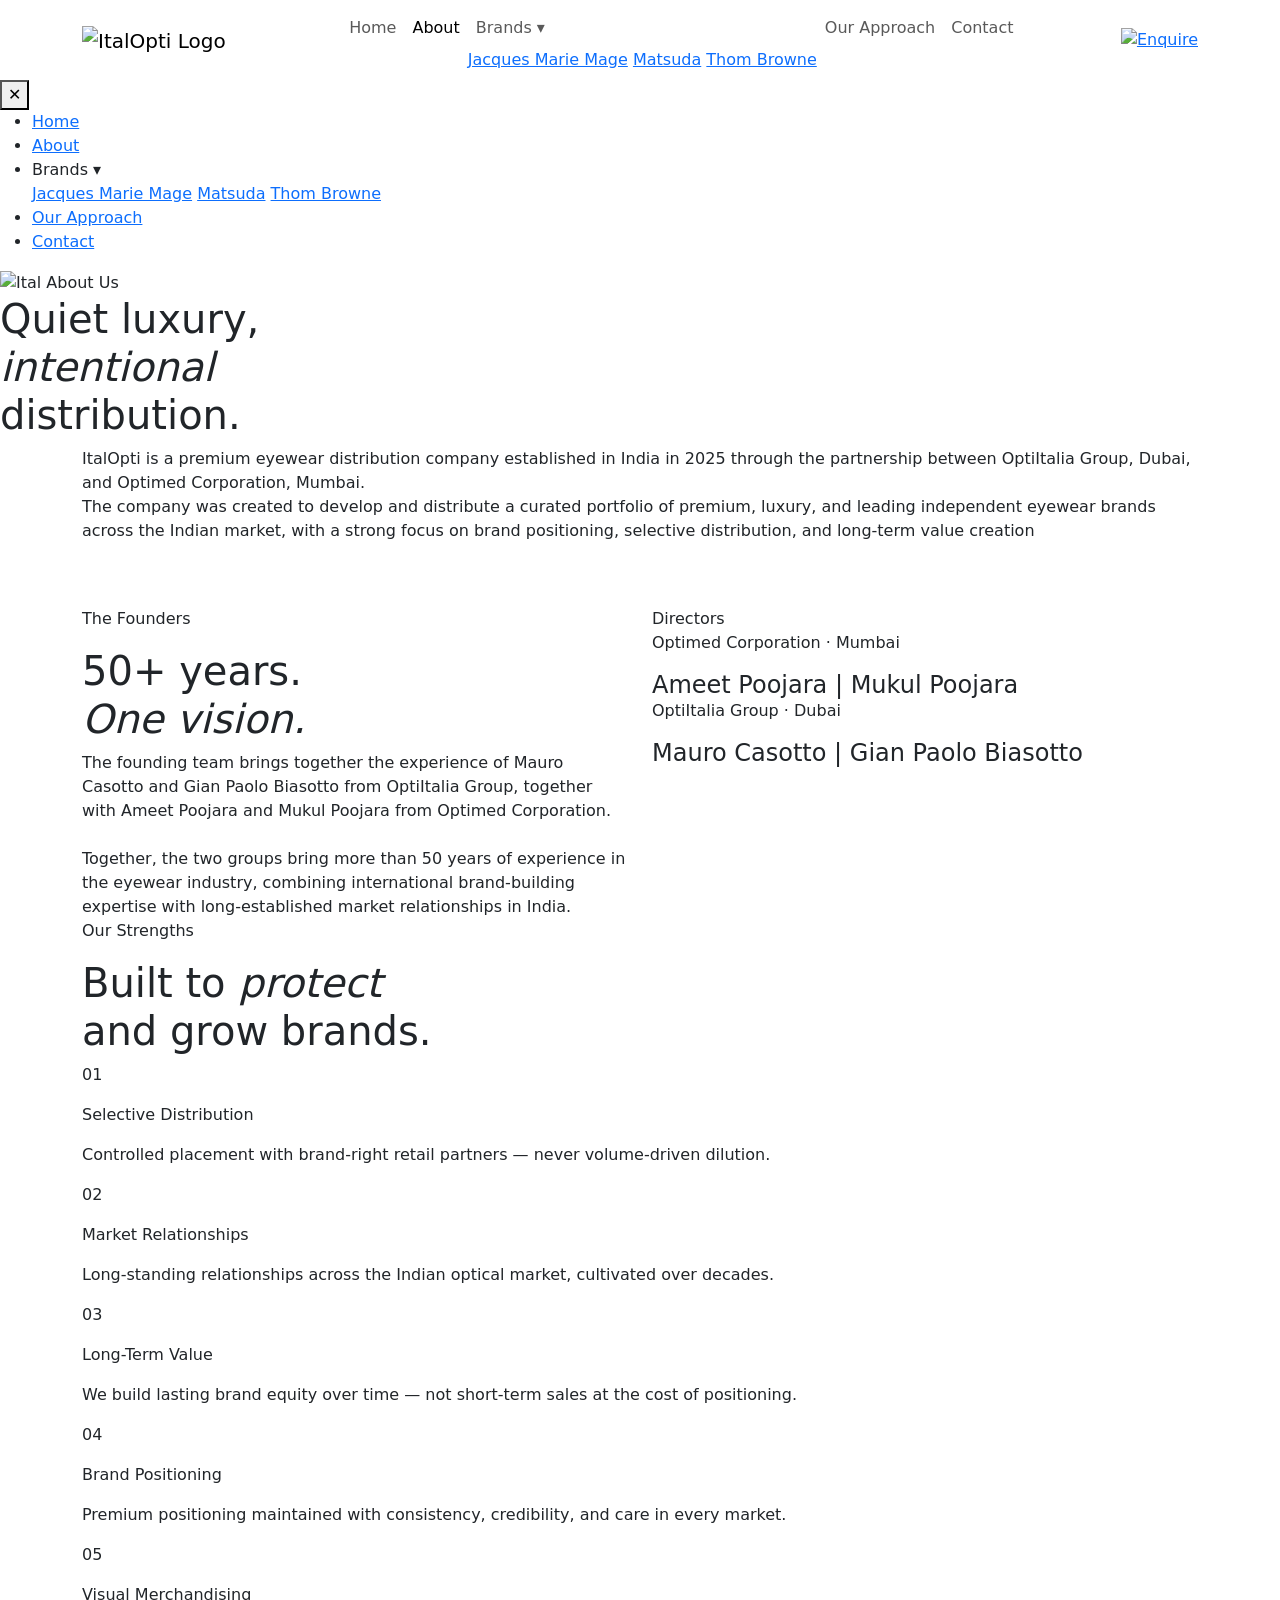
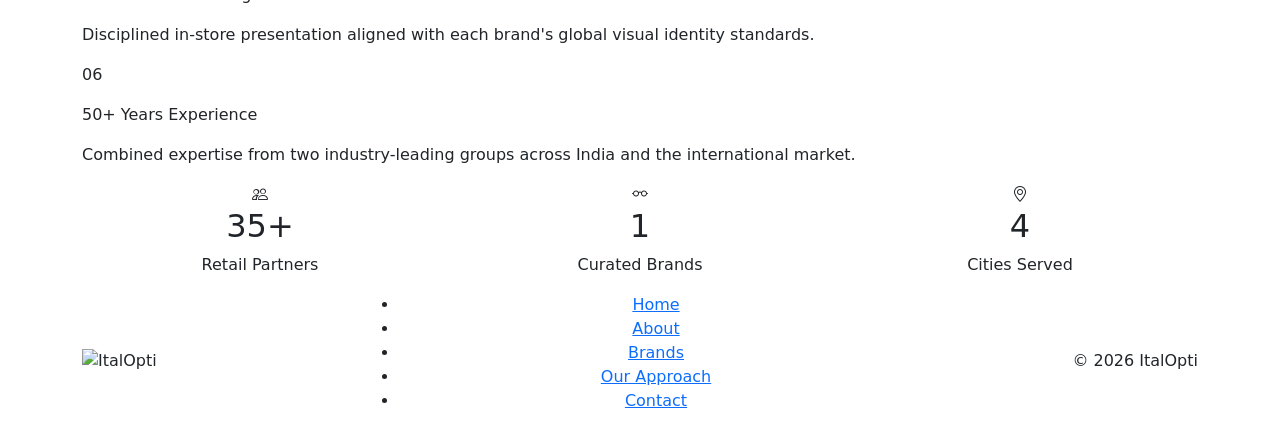
==== about.html @ c482c177 "Add files via upload" ====
<!DOCTYPE html>
<html lang="en">
<head>
<meta charset="utf-8">
<meta name="viewport" content="width=device-width, initial-scale=1">
<title>ItalOpti | About</title>
<link href="https://cdn.jsdelivr.net/npm/bootstrap@5.3.0/dist/css/bootstrap.min.css" rel="stylesheet">
<link href="https://fonts.googleapis.com/css2?family=Cormorant+Garamond:wght@300;400;500&family=DM+Sans:wght@300;400;500&display=swap" rel="stylesheet">
<link href="https://cdn.jsdelivr.net/npm/bootstrap-icons@1.11.3/font/bootstrap-icons.css" rel="stylesheet">
<link href="css/style.css" rel="stylesheet">
</head>

<body>

<!-- NAVBAR -->
<nav class="navbar navbar-expand-lg ital-navbar">
  <div class="container"> <a class="navbar-brand" href="index.html"> <img src="images/logo.png" height="30" alt="ItalOpti Logo"> </a>
    <button class="ital-menu-toggle d-lg-none" id="menuToggle">☰</button>
    <div class="collapse navbar-collapse justify-content-center d-none d-lg-flex">
      <ul class="navbar-nav ital-nav-links">
        <li class="nav-item"><a class="nav-link " href="index.html">Home</a></li>
        <li class="nav-item"><a class="nav-link active" href="about.html">About</a></li>
        <li class="nav-item dropdown ital-dropdown"> <a class="nav-link" href="brands-all.html">Brands ▾</a>
          <div class="ital-dropdown-menu"> <a href="jmm.html">Jacques Marie Mage</a> <a href="matsuda.html">Matsuda</a> <a href="thombrowne.html">Thom Browne</a> </div>
        </li>
        <li class="nav-item"><a class="nav-link" href="retailers.html">Our Approach</a></li>
        <li class="nav-item"><a class="nav-link" href="contact.html">Contact</a></li>
      </ul>
    </div>
    <div class="d-none d-lg-block"> <a href="contact.html" class="ital-nav-logo-btn"> <img src="images/enquire-icon.png" alt="Enquire"> </a> </div>
  </div>
</nav>

<!-- MOBILE MENU --> 
<!-- MOBILE MENU -->
<div class="ital-mobile-menu" id="mobileMenu"> 
  <!-- Close Button -->
  <button class="ital-close-btn" id="closeMenu">✕</button>
  <div class="ital-mobile-inner">
    <ul class="ital-mobile-links">
      <li><a href="index.html">Home</a></li>
      <li><a href="about.html">About</a></li>
      
      <!-- Mobile Dropdown -->
      <li class="ital-mobile-dropdown"> <span>Brands ▾</span>
        <div class="ital-mobile-submenu"> <a href="jmm.html">Jacques Marie Mage</a> <a href="matsuda.html">Matsuda</a> <a href="thombrowne.html">Thom Browne</a> </div>
      </li>
      <li><a href="retailers.html">Our Approach</a></li>
      <li><a href="contact.html">Contact</a></li>
    </ul>
  </div>
</div>

<!-- ABOUT HERO -->
<section class="ital-brand-hero"> 
  <!-- IMAGE --> 
  <img src="images/about-banner.jpg" alt="Ital About Us" class="ital-brand-bg"> 
  <!-- OVERLAY -->
  <div class="ital-brand-overlay"></div>
  <!-- CONTENT -->
  <div class="ital-brand-content">
    <h1 class="ital-brand-title"> Quiet luxury,<br>
      <em>intentional</em><br>
      distribution. </h1>
  </div>
</section>
<section class="ital-about-hero">
  <div class="container">
    <div class="row align-items-start">
      <p class="ital-desc">ItalOpti is a premium eyewear distribution company established in India in 2025 through the partnership between OptiItalia Group, Dubai, and Optimed Corporation, Mumbai.<br>
        The company was created to develop and distribute a curated portfolio of premium, luxury, and leading independent eyewear brands across the Indian market, with a strong focus on brand positioning, selective distribution, and long-term value creation</p>
    </div>
  </div>
  <div class="ital-divider mt-5"></div>
</section>
	
<section class="ital-founders-section">

  <div class="container">

    <div class="row align-items-start">

      <!-- LEFT -->
      <div class="col-lg-6">

        <div class="ital-founders-content">

          <p class="ital-section-label">
            The Founders
          </p>

          <h1 class="ital-title">
            50+ years.<br>
            <em>One vision.</em>
          </h1>

          <p class="ital-desc mb-0">
            The founding team brings together the experience of Mauro Casotto and Gian Paolo Biasotto from OptiItalia Group, together with Ameet Poojara and Mukul Poojara from Optimed Corporation.
            <br><br>
            Together, the two groups bring more than 50 years of experience in the eyewear industry, combining international brand-building expertise with long-established market relationships in India.
          </p>

        </div>

      </div>

      <!-- RIGHT -->
<div class="col-lg-6">

  <!-- TOP DARK BAR -->
  <div class="ital-director-bar">

    <p class="ital-director-label mb-0">
      Directors
    </p>

  </div>

  <!-- LIGHT BOX -->
  <div class="ital-founders-grid">

    <!-- CARD 1 -->
    <div class="ital-founder-card light">

      <p class="ital-founder-location">
        Optimed Corporation · Mumbai
      </p>

      <h4 class="ital-founder-name dark-text mb-0">
        Ameet Poojara | Mukul Poojara
      </h4>

    </div>

    <!-- CARD 2 -->
    <div class="ital-founder-card light">

      <p class="ital-founder-location">
        OptiItalia Group · Dubai
      </p>

      <h4 class="ital-founder-name dark-text mb-0">
        Mauro Casotto | Gian Paolo Biasotto
      </h4>

    </div>

  </div>

</div>

    </div>

  </div>

</section>
<div class="ital-divider"></div>
<!-- OUR STRENGTHS -->
<section class="ital-strengths-section">
  <div class="container"> 
    
    <!-- HEADING -->
    <p class="ital-section-label "> Our Strengths </p>
    <h1 class="ital-title"> Built to <em>protect</em><br>
      and grow brands. </h1>
    
    <!-- GRID -->
    <div class="ital-values-grid"> 
      
      <!-- 01 -->
      <div class="ital-value-card">
        <p class="ital-value-num">01</p>
        <p class="ital-value-name"> Selective Distribution </p>
        <p class="ital-value-desc"> Controlled placement with brand-right retail partners —
          never volume-driven dilution. </p>
      </div>
      
      <!-- 02 -->
      <div class="ital-value-card">
        <p class="ital-value-num">02</p>
        <p class="ital-value-name"> Market Relationships </p>
        <p class="ital-value-desc"> Long-standing relationships across the Indian optical market,
          cultivated over decades. </p>
      </div>
      
      <!-- 03 -->
      <div class="ital-value-card">
        <p class="ital-value-num">03</p>
        <p class="ital-value-name"> Long-Term Value </p>
        <p class="ital-value-desc"> We build lasting brand equity over time —
          not short-term sales at the cost of positioning. </p>
      </div>
      
      <!-- 04 -->
      <div class="ital-value-card">
        <p class="ital-value-num">04</p>
        <p class="ital-value-name"> Brand Positioning </p>
        <p class="ital-value-desc"> Premium positioning maintained with consistency,
          credibility, and care in every market. </p>
      </div>
      
      <!-- 05 -->
      <div class="ital-value-card">
        <p class="ital-value-num">05</p>
        <p class="ital-value-name"> Visual Merchandising </p>
        <p class="ital-value-desc"> Disciplined in-store presentation aligned with each brand's
          global visual identity standards. </p>
      </div>
      
      <!-- 06 -->
      <div class="ital-value-card ital-value-card-dark">
        <p class="ital-value-num dark-num">06</p>
        <p class="ital-value-name dark-title"> 50+ Years Experience </p>
        <p class="ital-value-desc dark-desc"> Combined expertise from two industry-leading groups across
          India and the international market. </p>
      </div>
    </div>
  </div>
</section>

<!-- STATS -->
<section class="ital-stats">
  <div class="container">
    <div class="row text-center">
      <div class="col-4 col-lg-4 ital-stat-item">
        <div class="ital-stat-icon"><i class="bi bi-people"></i></div>
        <h2 class="ital-stat-number" data-count="100" data-suffix="+">0</h2>
        <p class="ital-stat-label">Retail Partners</p>
      </div>
      <div class="col-4 col-lg-4 ital-stat-item">
        <div class="ital-stat-icon"><i class="bi bi-eyeglasses"></i></div>
        <h2 class="ital-stat-number" data-count="3">0</h2>
        <p class="ital-stat-label">Curated Brands</p>
      </div>
      <div class="col-4 col-lg-4 ital-stat-item">
        <div class="ital-stat-icon"><i class="bi bi-geo-alt"></i></div>
        <h2 class="ital-stat-number" data-count="12">0</h2>
        <p class="ital-stat-label">Cities Served</p>
      </div>
      
      <!--
      <div class="col-6 col-lg-3 ital-stat-item">
        <div class="ital-stat-icon"><i class="bi bi-award"></i></div>
        <h2 class="ital-stat-number" data-count="10">0</h2>
        <p class="ital-stat-label">Years of Excellence</p>
      </div>
--> 
      
    </div>
  </div>
</section>

<!-- FOOTER -->
<footer class="ital-footer">
  <div class="container">
    <div class="row align-items-center">
      <div class="col-md-3 text-md-start text-center"> <img src="images/logo.png" class="ital-footer-logo" alt="ItalOpti"> </div>
      <div class="col-md-6 text-center">
        <ul class="ital-footer-links">
          <li><a href="index.html">Home</a></li>
          <li><a href="about.html">About</a></li>
          <li><a href="brands-all.html">Brands</a></li>
          <li><a href="retailers.html">Our Approach</a></li>
          <li><a href="contact.html">Contact</a></li>
        </ul>
      </div>
      <div class="col-md-3 text-md-end text-center">
        <p class="ital-footer-copy m-0">© 2026 ItalOpti</p>
      </div>
    </div>
  </div>
</footer>

<!-- SCRIPTS --> 
<script src="https://cdn.jsdelivr.net/npm/bootstrap@5.3.0/dist/js/bootstrap.bundle.min.js"></script> 
<script>

const toggle = document.getElementById('menuToggle');
const menu = document.getElementById('mobileMenu');
const closeBtn = document.getElementById('closeMenu');

/* OPEN MENU */
toggle?.addEventListener('click', () => {
  menu.classList.add('active');
});

/* CLOSE MENU */
closeBtn?.addEventListener('click', () => {
  menu.classList.remove('active');
});

/* MOBILE BRANDS DROPDOWN */
const mobileDropdown = document.querySelector('.ital-mobile-dropdown');
const mobileSubmenu = document.querySelector('.ital-mobile-submenu');

mobileDropdown?.addEventListener('click', function () {

  this.classList.toggle('open');

});

</script> 
<script>

const counters = document.querySelectorAll('.ital-stat-number');

let started = false;

function startCounter() {

  counters.forEach(counter => {

    const target = +counter.getAttribute('data-count');

    const suffix = counter.getAttribute('data-suffix') || '';

    let count = 0;

    const increment = target / 80;

    const update = () => {

      count += increment;

      if (count < target) {

        counter.innerText = Math.floor(count) + suffix;

        requestAnimationFrame(update);

      } else {

        counter.innerText = target + suffix;

      }

    };

    update();

  });

}

window.addEventListener('scroll', () => {

  const section = document.querySelector('.ital-stats');

  if (!section) return;

  const sectionTop = section.offsetTop - window.innerHeight + 100;

  if (!started && window.scrollY > sectionTop) {

    startCounter();

    started = true;

  }

});

</script>
</body>
</html>
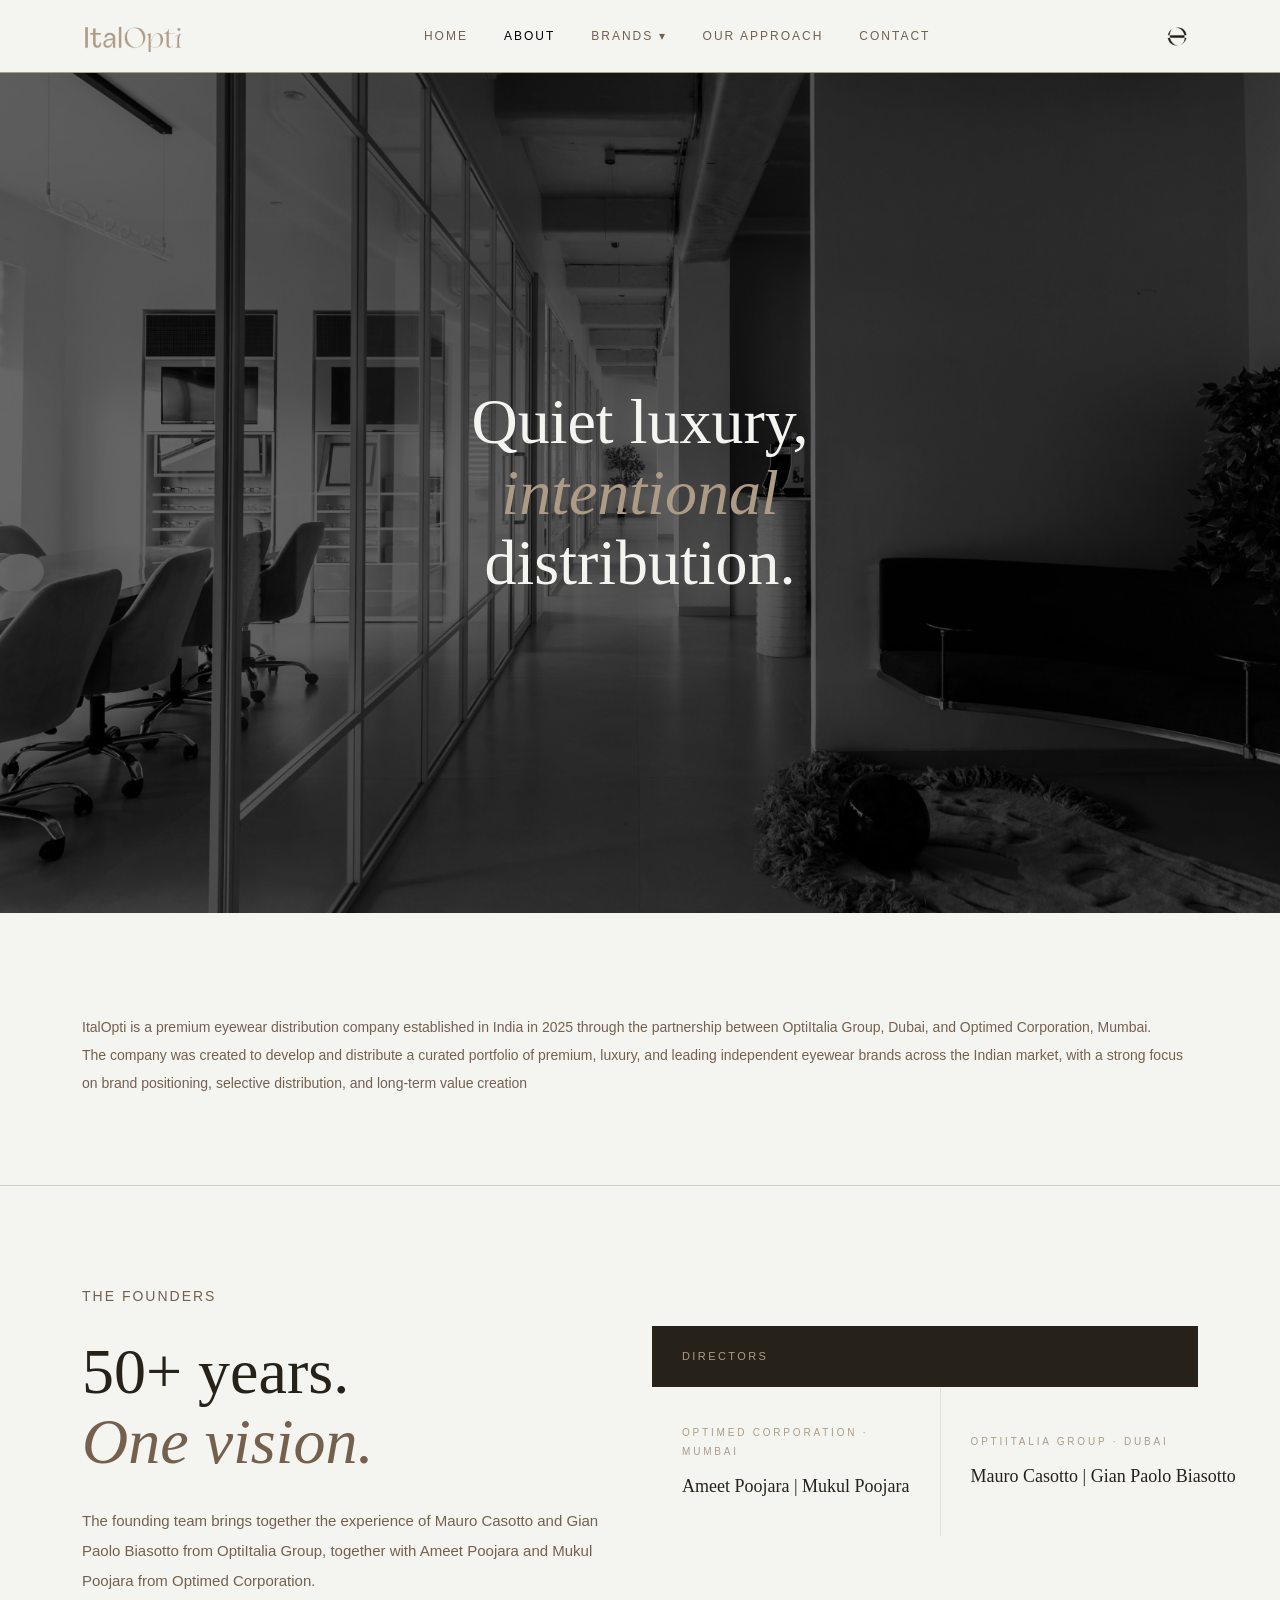
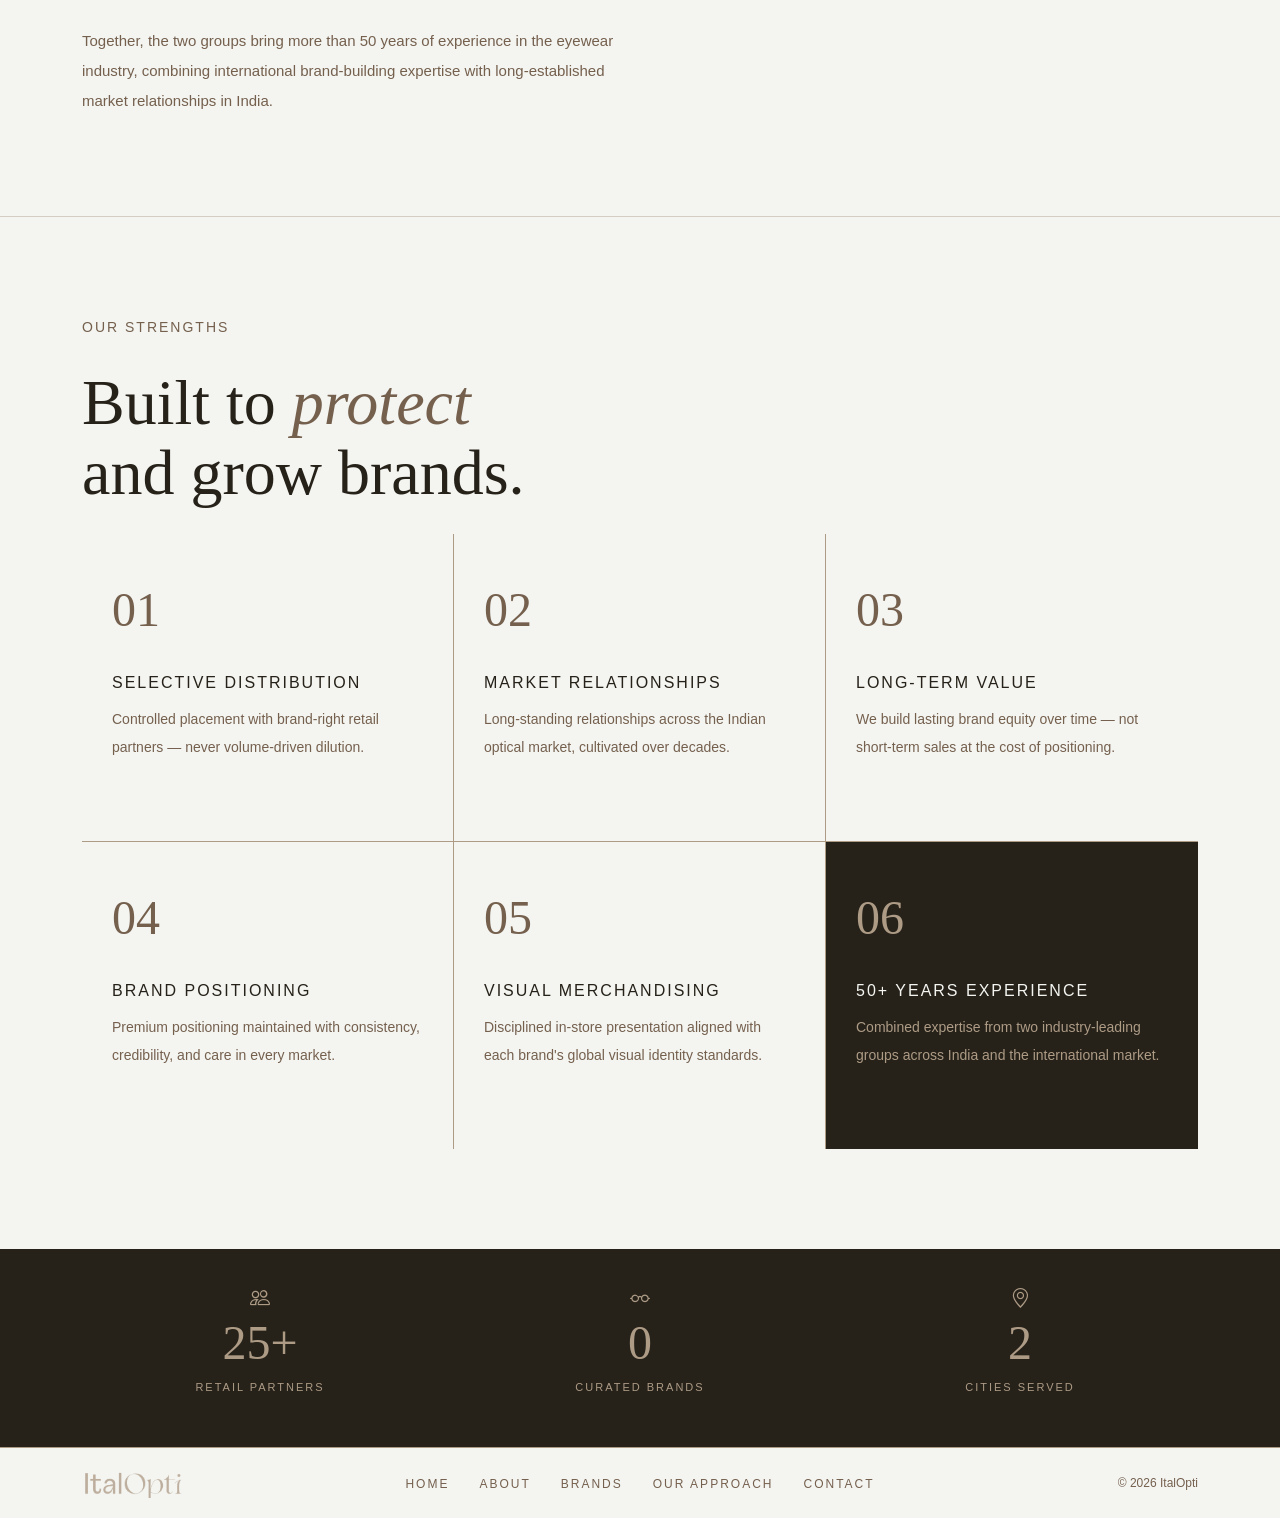
==== commit 51e9a0c1: "Changes in Director" ====
--- a/about.html
+++ b/about.html
@@ -105,8 +105,9 @@
       </div>
 
       <!-- RIGHT -->
-<div class="col-lg-6">
-
+<div class="col-lg-6 ital-director-right">
+
+<div class="ital-director-content">
   <!-- TOP DARK BAR -->
   <div class="ital-director-bar">
 
@@ -146,7 +147,7 @@
     </div>
 
   </div>
-
+</div>
 </div>
 
     </div>
--- a/css/style.css
+++ b/css/style.css
@@ -0,0 +1,3318 @@
+/* ===============================
+   GLOBAL RESET
+================================ */
+* {
+  margin: 0;
+  padding: 0;
+  box-sizing: border-box;
+}
+/* ===============================
+   ROOT VARIABLES (Your Theme)
+================================ */ :root {
+  /* =========================
+     ITALOPTI COLORS
+  ========================= */
+  --sepia: #AD9B86;
+  --walnut: #75604E;
+  --truffle: #262219;
+  --porcelain: #F4F5F1;
+  /* =========================
+     THOM BROWNE COLORS
+  ========================= */
+  --tb-white: #F8F7F5;
+  --tb-dark: #1A1A1A;
+  --tb-red: #CC0000;
+  --tb-blue: #003087;
+  --tb-grey: #888888;
+  --tb-light: #ECECEA;
+  /* =========================
+     FONTS
+  ========================= */
+  --serif: 'Cormorant Garamond', serif;
+  --sans: 'DM Sans', sans-serif;
+  --bask: 'Libre Baskerville', serif;
+  --mono: 'Space Mono', monospace;
+}
+/* ===============================
+   TYPOGRAPHY
+================================ */
+body {
+  font-family: 'DM Sans', sans-serif;
+  background: var(--porcelain);
+  color: var(--truffle);
+}
+h1, h2, h3, .ital-title {
+  font-family: 'Cormorant Garamond', serif;
+}
+.walnut {
+	  color: var(--walnut) !important;
+}
+/* ===============================
+   NAVBAR
+================================ */
+.ital-navbar {
+  background: var(--porcelain);
+  border-bottom: 1px solid var(--sepia);
+  padding: 15px 0 !important;
+}
+/* NAV LINKS */
+.ital-nav-links .nav-link {
+  font-size: 12px;
+  letter-spacing: 2px;
+  text-transform: uppercase;
+  color: var(--walnut);
+  margin: 0 10px;
+  cursor: pointer;
+  transition: 0.2s;
+}
+.ital-nav-links .nav-link:hover {
+  color: var(--truffle);
+}
+/* CTA BUTTON */
+.ital-btn-outline {
+  border: 1px solid var(--walnut);
+  background: transparent;
+  padding: 8px 20px;
+  font-size: 11px;
+  letter-spacing: 0.14em;
+  text-transform: uppercase;
+  cursor: pointer;
+  transition: 0.3s;
+  text-decoration: none;
+  color: var(--walnut);
+}
+.ital-house-content .ital-btn-outline {
+
+  width: fit-content;
+
+  display: inline-flex;
+
+  align-self: flex-start;
+}
+.ital-btn-outline:hover {
+  background: var(--walnut);
+  color: var(--porcelain);
+}
+/* ===============================
+   DESKTOP DROPDOWN
+================================ */
+.ital-dropdown {
+  position: relative;
+}
+.ital-dropdown-menu {
+  position: absolute;
+  top: 100%;
+  left: 0;
+  background: var(--porcelain);
+  border: 1px solid var(--sepia);
+  min-width: 220px;
+  display: none;
+  z-index: 100;
+}
+.ital-dropdown:hover .ital-dropdown-menu {
+  display: block;
+}
+.ital-dropdown-menu a {
+  display: block;
+  padding: 12px 16px;
+  font-size: 12px;
+  letter-spacing: 2px;
+  text-transform: uppercase;
+  color: var(--walnut);
+  text-decoration: none;
+  border-bottom: 1px solid rgba(173, 155, 134, 0.2);
+  cursor: pointer;
+}
+.ital-dropdown-menu a:hover {
+  background: rgba(173, 155, 134, 0.1);
+  color: var(--truffle);
+}
+/* ===============================
+   MOBILE TOGGLE
+================================ */
+.ital-menu-toggle {
+  border: none;
+  background: none;
+  font-size: 22px;
+  cursor: pointer;
+}
+/* ===============================
+   MOBILE MENU
+================================ */
+.ital-mobile-menu {
+  position: fixed;
+  inset: 0;
+  background: var(--truffle);
+  transform: translateY(-100%);
+  transition: 0.4s ease;
+  z-index: 999;
+  display: flex;
+  align-items: center;
+  justify-content: center;
+}
+.ital-mobile-menu.active {
+  transform: translateY(0);
+}
+/* CLOSE BUTTON */
+.ital-close-btn {
+  position: absolute;
+  top: 20px;
+  right: 20px;
+  font-size: 24px;
+  background: none;
+  border: none;
+  color: var(--sepia);
+  cursor: pointer;
+}
+/* MOBILE CONTENT */
+.ital-mobile-inner {
+  width: 100%;
+  max-width: 300px;
+  text-align: center;
+}
+/* MOBILE LINKS */
+.ital-mobile-links {
+  list-style: none;
+  margin: 0;
+  padding: 0;
+  margin-bottom: 40px;
+}
+.ital-mobile-links li {
+  margin: 20px 0;
+}
+.ital-mobile-links a {
+  font-size: 18px;
+  letter-spacing: 2px;
+  text-transform: uppercase;
+  color: var(--sepia);
+  text-decoration: none;
+  cursor: pointer;
+}
+/* ===============================
+   MOBILE DROPDOWN
+================================ */
+.ital-mobile-dropdown {
+  text-align: center;
+}
+.ital-mobile-dropdown span {
+  display: flex;
+  align-items: center;
+  justify-content: center;
+  gap: 8px;
+  font-size: 18px;
+  letter-spacing: 2px;
+  color: var(--sepia);
+  cursor: pointer;
+  text-transform: uppercase;
+}
+/* SUBMENU */
+.ital-mobile-submenu {
+  max-height: 0;
+  overflow: hidden;
+  transition: max-height 0.35s ease, margin-top 0.35s ease;
+  display: flex;
+  flex-direction: column;
+  gap: 12px;
+  margin-top: 0;
+}
+/* ACTIVE DROPDOWN */
+.ital-mobile-dropdown.open .ital-mobile-submenu {
+  max-height: 300px;
+  margin-top: 15px;
+}
+/* SUBMENU LINKS */
+.ital-mobile-submenu a {
+  display: block;
+  font-size: 14px;
+  letter-spacing: 1px;
+  text-transform: uppercase;
+  color: #fff;
+  text-decoration: none;
+  padding: 2px 0;
+}
+/* NAV ICON BUTTON */
+.ital-nav-logo-btn {
+  width: 42px;
+  height: 42px;
+  border: none;
+  display: flex;
+  align-items: center;
+  justify-content: center;
+  transition: 0.3s ease;
+  text-decoration: none;
+  background: transparent;
+}
+.ital-nav-logo-btn img {
+  width: 25px;
+  height: 25px;
+  object-fit: contain;
+  transition: 0.3s ease;
+}
+/* HOVER */
+.ital-nav-logo-btn:hover {
+  background: var(--walnut);
+}
+.ital-nav-logo-btn:hover img {
+  filter: brightness(0) invert(1);
+}
+/* ===============================
+   PRIMARY BUTTON
+================================ */
+.ital-btn-primary {
+  background: var(--sepia);
+  border: none;
+  padding: 14px;
+  font-size: 12px;
+  letter-spacing: 2px;
+  text-transform: uppercase;
+  color: var(--porcelain);
+  cursor: pointer;
+  transition: 0.3s;
+}
+.ital-btn-primary:hover {
+  background: var(--walnut);
+}
+/* HERO */
+.ital-hero {
+  min-height: calc(100vh - 70px); /* subtract navbar */
+  display: flex;
+  background: var(--porcelain);
+}
+/* TITLE SLIDER */
+#italHeroSlider {
+  min-height: 250px;
+}
+#italHeroSlider .carousel-item {
+  transition: transform 0.8s ease-in-out;
+}
+.container-fluid {
+  padding: 0;
+}
+/* LEFT */
+.ital-hero-left {
+  display: flex;
+  align-items: center;
+}
+/* RIGHT SIDE */
+.ital-hero-right {
+  position: relative;
+  height: calc(100vh - 70px);
+  overflow: hidden;
+  background: var(--truffle);
+}
+/* IMAGE */
+.ital-hero-img {
+  width: 100%;
+  height: 100%;
+  object-fit: cover;
+  object-position: top center;
+  display: block;
+}
+.ital-hero-inner {
+  padding: 80px; /* ✅ EXACT as you want */
+  width: 100%;
+}
+/* CONTENT */
+.ital-hero-content {
+  max-width: 520px;
+}
+.ital-eyebrow {
+  font-size: 11px;
+  letter-spacing: 3px;
+  text-transform: uppercase;
+  color: var(--sepia);
+  margin-bottom: 30px;
+}
+.ital-title {
+  font-family: 'Cormorant Garamond', serif;
+  font-size: 64px;
+  line-height: 1.1;
+  font-weight: 300;
+  margin-bottom: 25px;
+}
+.ital-title em {
+  color: var(--walnut);
+  font-style: italic;
+}
+.ital-desc {
+  font-size: 14px;
+  line-height: 2;
+  color: var(--walnut);
+  margin-bottom: 40px;
+}
+/* BUTTONS */
+.ital-actions {
+  display: flex;
+  gap: 20px;
+  align-items: center;
+}
+.ital-btn-primary {
+  background: var(--truffle);
+  color: #fff;
+  padding: 12px 30px;
+  letter-spacing: 2px;
+  font-size: 12px;
+}
+.ital-link {
+  font-size: 12px;
+  letter-spacing: 2px;
+  text-transform: uppercase;
+  color: var(--sepia);
+  cursor: pointer;
+}
+@media (max-width: 991px) {
+  .ital-hero-left {
+    padding: 60px 20px;
+  }
+  .ital-title {
+    font-size: 42px;
+  }
+  .ital-hero-right {
+    height: 420px;
+    min-height: auto;
+  }
+  .ital-badge {
+    display: none;
+  }
+  .ital-hero-inner {
+  padding: 0px; /* âœ… EXACT as you want */
+  width: 100%;
+}
+}
+.ital-btn-primary {
+  background: var(--truffle);
+  color: var(--porcelain);
+  padding: 14px 36px;
+  font-size: 12px;
+  letter-spacing: 2px;
+  text-transform: uppercase;
+  border: none;
+  transition: 0.3s;
+  text-decoration: none;
+}
+.ital-btn-primary:hover {
+  background: var(--walnut);
+}
+.ital-link {
+  font-size: 12px;
+  letter-spacing: 2px;
+  text-transform: uppercase;
+  color: var(--sepia);
+  text-decoration: underline;
+  text-underline-offset: 4px;
+  cursor: pointer;
+}
+/* SECTION */
+.ital-stats {
+  background: var(--truffle);
+  padding: 35px 0;
+}
+/* ITEM */
+.ital-stat-item {
+  /*  margin-bottom: 30px;*/
+}
+/* ICON */
+.ital-stat-icon {
+  font-size: 20px;
+  color: var(--sepia);
+  /*  margin-bottom: 10px;*/
+}
+/* NUMBER */
+.ital-stat-number {
+  font-family: 'Cormorant Garamond', serif;
+  font-size: 48px;
+  font-weight: 300;
+  color: var(--sepia);
+  margin-bottom: 8px;
+}
+/* LABEL */
+.ital-stat-label {
+  font-size: 11px;
+  letter-spacing: 2px;
+  text-transform: uppercase;
+  color: var(--sepia);
+}
+/* ========================================
+   PORTFOLIO SECTION
+======================================== */
+.ital-portfolio {
+  padding: 64px 80px;
+  background: var(--porcelain);
+  border-bottom: 1px solid rgba(173, 155, 134, 0.45);
+}
+/* LABEL */
+.ital-portfolio-label {
+  font-size: 11px;
+  letter-spacing: 3px;
+  text-transform: uppercase;
+  color: var(--sepia);
+  margin-bottom: 30px;
+}
+/* GRID */
+.ital-portfolio-grid {
+  display: grid;
+  grid-template-columns: repeat(3, 1fr);
+  gap: 1px;
+  background: rgba(173, 155, 134, 0.45);
+}
+/* CARD */
+.ital-portfolio-card {
+  background: var(--porcelain);
+  min-height: 250px;
+  padding: 48px 40px;
+  display: flex;
+  flex-direction: column;
+  align-items: center;
+  justify-content: center;
+  text-align: center;
+  transition: all 0.35s ease;
+  cursor: pointer;
+}
+/* DARK CARD */
+.ital-portfolio-dark {
+  background: var(--truffle);
+}
+/* LOGO */
+.ital-portfolio-logo {
+  width: 220px;
+  height: auto;
+  margin-bottom: 20px;
+}
+/* LOCATION */
+.ital-portfolio-location {
+  font-size: 14px;
+  letter-spacing: 0.14em;
+  text-transform: uppercase;
+  color: var(--walnut);
+  margin-bottom: 18px;
+  line-height: 1.6;
+}
+/* DARK LOCATION */
+.ital-portfolio-location-dark {
+  color: rgba(173, 155, 134, 0.65);
+}
+/* LINK */
+.ital-portfolio-link {
+  font-size: 12px;
+  letter-spacing: 0.14em;
+  text-transform: uppercase;
+  color: var(--walnut);
+  text-decoration: underline;
+  text-underline-offset: 4px;
+}
+/* DARK LINK */
+.ital-portfolio-link-dark {
+  color: rgba(173, 155, 134, 0.65);
+}
+/* HOVER */
+/* RESPONSIVE */
+@media (max-width: 991px) {
+  .ital-portfolio {
+    padding: 50px 24px;
+  }
+  .ital-portfolio-grid {
+    grid-template-columns: 1fr;
+  }
+  .ital-portfolio-card {
+    min-height: 260px;
+    padding: 42px 24px;
+  }
+  .ital-portfolio-logo {
+    width: 180px;
+  }
+  .ital-portfolio-label {
+    margin-bottom: 32px;
+  }
+}
+/* SECTION */
+.ital-section-label {
+  font-size: 14px;
+  letter-spacing: 2px;
+  text-transform: uppercase;
+  color: var(--walnut);
+  margin-bottom: 30px;
+}
+.ital-retailer .ital-section-label {
+  color: var(--sepia);
+}
+.ital-retailer .ital-title em {
+    color: var(--sepia);
+}
+.ital-what {
+  padding: 100px 0;
+  background: var(--porcelain);
+}
+/* LEFT */
+.ital-what-left {
+  padding-right: 60px;
+}
+.ital-what-title {
+  font-family: 'Cormorant Garamond', serif;
+  font-size: 64px;
+  font-weight: 300;
+  line-height: 1.1;
+  margin: 20px 0;
+}
+.ital-what-title em {
+  color: var(--walnut);
+  font-style: italic;
+}
+.ital-what-desc {
+  font-size: 14px;
+  line-height: 1.9;
+  color: var(--walnut);
+  margin-bottom: 40px;
+}
+/* GRID */
+.ital-what-grid {
+  display: grid;
+  grid-template-columns: 1fr 1fr;
+  gap: 0;
+}
+/* BOX */
+.ital-box {
+  padding: 40px 30px;
+}
+.ital-box h5 {
+  font-size: 16px;
+  letter-spacing: 2px;
+  text-transform: uppercase;
+  margin: 10px 0;
+}
+.ital-box p {
+  color: var(--walnut);
+  font-size: 14	px;
+  line-height: 1.8;
+}
+/* LIGHT */
+.ital-box.light {
+  background: var(--porcelain);
+  color: var(--truffle);
+}
+/* DARK */
+.ital-box.dark {
+  background: var(--truffle);
+  color: var(--porcelain);
+}
+.ital-box.dark p {
+  color: var(--sepia);
+}
+@media (max-width: 991px) {
+  .ital-what-left {
+    padding-right: 0;
+    margin-bottom: 40px;
+  }
+  .ital-what-title {
+    font-size: 36px;
+  }
+  .ital-what-grid {
+    grid-template-columns: 1fr;
+  }
+	 /* MAKE 03 LIGHT IN MOBILE */
+  .ital-what-grid .ital-box:nth-child(3) {
+    background: var(--porcelain);
+    color: var(--truffle);
+  }
+
+  .ital-what-grid .ital-box:nth-child(3) p {
+    color: var(--walnut);
+  }
+
+  /* MAKE 04 DARK IN MOBILE */
+  .ital-what-grid .ital-box:nth-child(4) {
+    background: var(--truffle);
+    color: var(--porcelain);
+  }
+
+  .ital-what-grid .ital-box:nth-child(4) p {
+    color: var(--sepia);
+  }
+}
+/* FOOTER */
+.ital-footer {
+  padding: 20px 0;
+  border-top: 1px solid var(--sepia);
+  background: var(--porcelain);
+}
+/* LOGO */
+.ital-footer-logo {
+  height: 30px;
+  opacity: 0.8;
+}
+/* LINKS */
+.ital-footer-links {
+  display: flex;
+  justify-content: center;
+  gap: 30px;
+  list-style: none;
+  padding: 0;
+  margin: 0;
+}
+.ital-footer-links a {
+  font-size: 12px;
+  letter-spacing: 2px;
+  text-transform: uppercase;
+  color: var(--walnut);
+  text-decoration: none;
+  transition: 0.2s;
+}
+.ital-footer-links a:hover {
+  color: var(--truffle);
+}
+/* COPYRIGHT */
+.ital-footer-copy {
+  font-size: 12px;
+  color: var(--walnut);
+}
+@media (max-width: 768px) {
+  .ital-footer {
+    text-align: center;
+  }
+  .ital-footer-links {
+    flex-direction: column;
+    gap: 15px;
+    margin: 20px 0;
+  }
+  .ital-footer-logo {
+    margin-bottom: 15px;
+  }
+}
+/*ABOUT US*/
+/* SECTION */
+.ital-about-hero {
+  padding: 100px 0 0;
+  background: var(--porcelain);
+  border-bottom: 1px solid rgba(173, 155, 134, 0.45);
+}
+/* LEFT */
+.ital-about-left {
+  padding-right: 60px;
+}
+
+/* RIGHT */
+.ital-about-right p {
+  font-size: 15px;
+  line-height: 1.9;
+  color: var(--walnut);
+  margin-bottom: 24px;
+}
+@media (max-width: 991px) {
+  .ital-about-left {
+    padding-right: 0;
+    margin-bottom: 40px;
+  }
+
+  .ital-about-right p {
+    max-width: 100%;
+  }
+}
+/* =========================
+   FOUNDERS SECTION
+========================= */
+
+.ital-founders-section {
+
+  padding: 100px 60px;
+
+  background: var(--porcelain);
+
+  border-bottom: 1px solid rgba(173, 155, 134, 0.45);
+}
+
+/* LEFT CONTENT */
+.ital-founders-content {
+
+  max-width: 720px;
+}
+
+/* LEFT TEXT */
+.ital-founders-content .ital-desc {
+
+  font-size: 15px;
+
+  line-height: 2;
+
+  color: var(--walnut);
+
+  font-weight: 300;
+
+  margin-top: 28px;
+
+  max-width: 680px;
+}
+
+/* RIGHT GRID */
+/* DIRECTOR TOP BAR */
+.ital-director-bar {
+
+  background: var(--truffle);
+
+  padding: 22px 30px;
+
+  margin-bottom: 1px;
+}
+
+/* DIRECTOR LABEL */
+.ital-director-label {
+
+  font-size: 11px;
+
+  letter-spacing: 0.22em;
+
+  text-transform: uppercase;
+
+  color: var(--sepia);
+}
+.ital-founders-grid {
+
+  display: grid;
+
+  grid-template-columns: repeat(2, 1fr);
+
+  gap: 1px;
+	
+  margin-top: 0;
+
+  background: rgba(173, 155, 134, 0.25);
+}
+
+/* CARD */
+.ital-founder-card {
+
+      padding: 35px 30px;
+    min-height: 140px;
+
+  display: flex;
+
+  flex-direction: column;
+
+  justify-content: center;
+}
+
+/* DARK CARD */
+.ital-founder-card.dark {
+
+  background: var(--truffle);
+}
+
+/* LIGHT CARD */
+.ital-founder-card.light {
+
+  background: var(--porcelain);
+}
+
+/* LOCATION */
+.ital-founder-location {
+
+  font-size: 10px;
+
+  letter-spacing: 0.28em;
+
+  text-transform: uppercase;
+
+  color: var(--sepia);
+
+  line-height: 1.9;
+
+  margin-bottom: 10px;
+}
+
+/* NAME */
+.ital-founder-name {
+
+  font-family: var(--serif);
+
+  font-size: 18px;
+
+  font-weight: 300;
+
+  line-height: 1.7;
+
+  margin-bottom: 16px;
+
+  white-space: nowrap;
+}
+
+/* NAME COLORS */
+.ital-founder-name.white {
+
+  color: var(--porcelain);
+}
+
+.ital-founder-name.dark-text {
+
+  color: var(--truffle);
+}
+
+/* DESIGNATION */
+.ital-founder-designation {
+
+  font-size: 11px;
+
+  letter-spacing: 0.22em;
+
+  text-transform: uppercase;
+
+  font-weight: 400;
+}
+
+/* DARK CARD DESIGNATION */
+.light-text {
+
+  color: rgba(244, 245, 241, 0.65);
+}
+
+/* LIGHT CARD DESIGNATION */
+.dark-designation {
+
+  color: var(--walnut);
+}
+
+/* MOBILE */
+@media (max-width: 991px) {
+
+  .ital-founders-section {
+
+    padding: 70px 24px;
+  }
+
+  .ital-founders-grid {
+
+    grid-template-columns: 1fr;
+
+    margin-top: 40px;
+  }
+
+  .ital-founder-card {
+
+    min-height: auto;
+
+    padding: 36px 28px;
+  }
+
+  .ital-founder-name {
+
+    white-space: normal;
+
+    font-size: 28px;
+
+    line-height: 1.4;
+  }
+
+  .ital-founder-location {
+
+    letter-spacing: 0.18em;
+  }
+}
+/* ========================================
+   OUR STRENGTHS SECTION
+======================================== */
+.ital-strengths-section {
+  padding: 100px 60px;
+  background: var(--porcelain);
+}
+/* TITLE */
+/* GRID */
+.ital-values-grid {
+  display: grid;
+  grid-template-columns: repeat(3, 1fr);
+}
+/* CARD */
+.ital-value-card {
+  padding: 40px 30px;
+  background: var(--porcelain);
+  min-height: 260px;
+  border-right: 1px solid var(--sepia);
+  border-bottom: 1px solid var(--sepia);
+}
+/* REMOVE RIGHT BORDER LAST COLUMN */
+.ital-value-card:nth-child(3), .ital-value-card:nth-child(6) {
+  border-right: none;
+}
+/* REMOVE BOTTOM BORDER LAST ROW */
+.ital-value-card:nth-child(4), .ital-value-card:nth-child(5), .ital-value-card:nth-child(6) {
+  border-bottom: none;
+}
+/* DARK CARD */
+.ital-value-card-dark {
+  background: var(--truffle);
+}
+/* NUMBER */
+.ital-value-num {
+  font-family: var(--serif);
+  font-size: 48px;
+  font-weight: 300;
+  color: var(--walnut);
+  margin-bottom: 25px;
+}
+/* TITLE */
+.ital-value-name {
+      font-size: 16px;
+    letter-spacing: 2px;
+    text-transform: uppercase;
+    color: var(--truffle);
+    margin: 10px 0px;
+}
+/* DESCRIPTION */
+.ital-value-desc {
+ font-size: 14px;
+  line-height: 2;
+  color: var(--walnut);
+  margin-bottom: 40px;
+}
+/* DARK CARD COLORS */
+.dark-num {
+  color: var(--sepia);
+}
+.dark-title {
+  color: var(--porcelain);
+}
+.dark-desc {
+  color: var(--sepia);
+}
+/* ========================================
+   RESPONSIVE
+======================================== */
+@media (max-width: 991px) {
+  .ital-strengths-section {
+    padding: 70px 24px;
+  }
+  .ital-values-grid {
+    grid-template-columns: 1fr;
+  }
+  .ital-value-card {
+    min-height: auto;
+    padding: 40px 20px;
+    border-right: none;
+    border-bottom: 1px solid var(--sepia);
+  }
+  .ital-value-card:last-child {
+    border-bottom: none !important;
+  }
+  .ital-value-num {
+    font-size: 44px;
+  }
+	.ital-value-card:nth-child(4) {
+  border-bottom: 1px solid var(--sepia);
+}
+}
+/* ========================================
+   OUR APPROACH
+======================================== */
+.ital-approach-section {
+  padding: 100px 60px;
+  background: var(--porcelain);
+}
+/* GRID */
+.ital-approach-grid {
+  display: grid;
+  grid-template-columns: 1fr 1fr;
+  gap: 100px;
+  align-items: start;
+}
+/* LEFT */
+.ital-approach-desc {
+  font-size: 15px;
+  line-height: 2;
+  color: var(--walnut);
+  font-weight: 300;
+  max-width: 720px;
+}
+/* RIGHT */
+.ital-approach-right {
+  padding-top: 8px;
+}
+.ital-approach-list {
+  list-style: none;
+  margin: 0;
+  padding: 0;
+  border-top: 1px solid var(--sepia);
+}
+.ital-approach-list li {
+  display: flex;
+  align-items: center;
+  gap: 22px;
+  padding: 15px 0;
+  border-bottom: 1px solid rgba(173, 155, 134, 0.18);
+}
+.ital-approach-list li:last-child {
+  border-bottom: none;
+}
+/* DASH */
+.ital-approach-dash {
+  font-family: var(--serif);
+  font-size: 20px;
+  color: var(--sepia);
+  line-height: 1;
+}
+/* TEXT */
+.ital-approach-list li span:last-child {
+  font-size: 15px;
+  color: var(--walnut);
+  font-weight: 300;
+  letter-spacing: 0.02em;
+}
+/* ========================================
+   RESPONSIVE
+======================================== */
+@media (max-width: 991px) {
+  .ital-approach-section {
+    padding: 70px 24px;
+  }
+  .ital-approach-grid {
+    grid-template-columns: 1fr;
+    gap: 50px;
+  }
+  .ital-approach-title {
+    font-size: 52px;
+  }
+  .ital-approach-list li {
+    padding: 20px 0;
+  }
+}
+/* SECTION */
+.ital-retailer {
+  padding: 100px 0;
+  background: var(--truffle);
+  color: var(--porcelain);
+}
+/* LEFT */
+.ital-retailer-left {
+  padding-right: 60px;
+}
+/* TEXT */
+.ital-retailer-desc {
+  font-size: 15px;
+  line-height: 1.9;
+  color: var(--sepia);
+  margin: 30px 0;
+  max-width: 520px;
+}
+/* BUTTON VARIANT */
+.ital-btn-light {
+  background: var(--walnut);
+  color: var(--porcelain);
+}
+/* RIGHT LIST */
+.ital-retailer-list {
+  list-style: none;
+  padding: 0;
+  margin-top: 30px;
+}
+.ital-retailer-list li {
+  padding: 20px 0;
+  border-bottom: 1px solid rgba(173, 155, 134, 0.3);
+  font-size: 14px;
+  line-height: 1.7;
+  color: var(--sepia);
+  position: relative;
+  padding-left: 20px;
+}
+/* DASH BEFORE TEXT */
+.ital-retailer-list li::before {
+  content: "—";
+  position: absolute;
+  left: 0;
+  color: var(--sepia);
+}
+@media (max-width: 991px) {
+  .ital-retailer-left {
+    padding-right: 0;
+    margin-bottom: 40px;
+  }
+}
+/*CONTACT*/
+/* SECTION */
+.ital-contact {
+  min-height: 100vh;
+}
+/* INNER WRAPPER */
+.ital-contact-inner {
+  padding: 80px 60px;
+}
+/* LEFT */
+.ital-contact-left {
+  background: var(--porcelain);
+}
+/* RIGHT */
+.ital-contact-right {
+  background: var(--truffle);
+  color: var(--porcelain);
+}
+/* META WRAPPER */
+.ital-contact-meta {
+  margin-top: 40px;
+}
+/* EACH BLOCK */
+.ital-meta-block {
+  margin-bottom: 28px; /* tighter, consistent spacing */
+}
+/* LABEL */
+.ital-meta-block span {
+  display: block;
+  font-size: 12px;
+  letter-spacing: 2px;
+  text-transform: uppercase;
+  color: var(--walnut);
+  margin-bottom: 6px;
+}
+.ital-contact-left .ital-divider {
+  margin-top: 40px;
+  max-width: 90%;
+}
+.ital-contact-desc {
+  margin-top: 20px;
+  margin-bottom: 30px;
+}
+/* VALUE */
+.ital-meta-block p {
+  font-size: 15px;
+  color: var(--truffle);
+  margin: 0;
+}
+/* FORM OVERRIDE FOR DARK BG */
+@media (max-width: 991px) {
+  .ital-contact-inner {
+    padding: 60px 20px;
+  }
+}
+/* =========================
+   BRAND TOP BAR
+========================= */
+.ital-brand-bar {
+  background: #000;
+  padding: 15px 40px;
+}
+.ital-brand-bar .container-fluid {
+  display: flex;
+  justify-content: space-between;
+  align-items: center;
+}
+.ital-back-link {
+  font-size: 12px;
+  letter-spacing: 2px;
+  text-transform: uppercase;
+  color: var(--sepia);
+  text-decoration: none;
+}
+/* =========================
+   BRAND HERO
+========================= */
+.ital-brand-hero {
+  position: relative;
+  height: calc(100vh - 60px);
+  overflow: hidden;
+}
+/* IMAGE */
+.ital-brand-bg {
+  width: 100%;
+  height: 100%;
+  object-fit: cover;
+  object-position: top center; /* 👈 THIS FIX */
+}
+/* OVERLAY */
+.ital-brand-overlay {
+  position: absolute;
+  inset: 0;
+  background: rgba(0, 0, 0, 0.6);
+}
+/* CONTENT */
+.ital-brand-content {
+  position: absolute;
+  inset: 0;
+  z-index: 2;
+  display: flex;
+  flex-direction: column;
+  align-items: center;
+  justify-content: center;
+  text-align: center;
+  padding: 20px;
+}
+/* TITLE */
+.ital-brand-title {
+  font-family: 'Cormorant Garamond', serif;
+  font-size: 64px;
+  line-height: 1.1;
+  color: var(--porcelain);
+  max-width: 700px;
+  margin: 0 auto;
+}
+/* LOGO IMAGE */
+.ital-brand-title img {
+  width: 100%;
+  max-width: 520px;
+  height: auto;
+  display: block;
+}
+.ital-brand-title em {
+  color: var(--sepia);
+  font-style: italic;
+}
+.ital-brand-content .ital-section-label {
+  color: var(--sepia);
+  margin-bottom: 18px !important;
+}
+/* DESCRIPTION */
+.ital-brand-desc {
+  margin-top: 20px;
+  font-size: 14px;
+  line-height: 1.8;
+  color: var(--sepia);
+}
+/* =========================
+   RESPONSIVE
+========================= */
+@media (max-width: 768px) {
+  .ital-brand-bar {
+    padding: 12px 20px;
+  }
+  .ital-brand-content {
+    left: 20px;
+    bottom: 40px;
+  }
+  .ital-brand-title {
+    font-size: 34px;
+	  
+  }
+	.ital-brand-title img {
+    max-width: 280px;
+  }
+}
+/* =========================
+   CAMPAIGN BAR
+========================= */
+.ital-campaign-bar {
+  background: #a11212; /* match your red */
+  padding: 12px 40px;
+}
+/* LABEL (LEFT) */
+.ital-campaign-label {
+  font-size: 11px;
+  letter-spacing: 2px;
+  text-transform: uppercase;
+  color: rgba(255, 255, 255, 0.7);
+}
+/* TITLE (RIGHT) */
+.ital-campaign-title {
+  font-family: 'Cormorant Garamond', serif;
+  font-size: 25px;
+  font-style: italic;
+  color: #fff;
+}
+@media (max-width: 768px) {
+  .ital-campaign-bar {
+    padding: 10px 20px;
+  }
+  .ital-campaign-title {
+    font-size: 18px;
+  }
+}
+/* =========================
+   CAMPAIGN DETAIL SECTION
+========================= */
+.ital-campaign-detail {
+  background: #000;
+  color: #fff;
+}
+/* LEFT IMAGE */
+.ital-campaign-image img {
+  width: 100%;
+  height: 100%;
+  object-fit: cover;
+}
+/* RIGHT CONTENT */
+.ital-campaign-content {
+  padding: 80px 60px;
+}
+.ital-campaign-inner {
+  max-width: 520px;
+}
+/* QUOTE */
+.ital-quote-mark {
+  font-size: 120px;
+  line-height: 0.7;
+  color: rgb(161, 18, 18);
+  opacity: 0.4;
+  margin-bottom: -20px;
+}
+.ital-quote-text {
+  font-family: 'Cormorant Garamond', serif;
+  font-size: 22px;
+  font-style: italic;
+  line-height: 1.6;
+  margin-bottom: 20px;
+}
+.ital-quote-author {
+  font-size: 11px;
+  letter-spacing: 2px;
+  text-transform: uppercase;
+  color: #b28a5c;
+}
+/* DESCRIPTION */
+.ital-campaign-desc {
+  font-size: 12px;
+  letter-spacing: 0.1em;
+  color: rgba(217, 207, 192, 0.5);
+  line-height: 1.9;
+  font-weight: 300;
+}
+/* SMALL DIVIDER */
+.ital-divider.small {
+  height: 1px;
+  background: rgba(255, 255, 255, 0.2);
+  margin: 30px 0;
+}
+@media (max-width: 992px) {
+  .ital-campaign-content {
+    padding: 50px 25px;
+  }
+  .ital-campaign-inner {
+    max-width: 100%;
+  }
+  .ital-quote-text {
+    font-size: 18px;
+  }
+}
+/* =========================
+   GALLERY (ISOLATED)
+========================= */
+.ital-jmm-gallery {
+  background: #000;
+  padding: 2px;
+}
+/* GRID */
+.ital-jmm-gallery .ital-jmm-grid {
+  display: grid;
+  grid-template-columns: 1fr 1fr 1fr;
+  gap: 2px;
+}
+/* ITEMS */
+.ital-jmm-gallery .ital-jmm-item {
+  overflow: hidden;
+}
+/* BIG IMAGE */
+.ital-jmm-gallery .ital-jmm-big {
+  grid-row: span 2;
+}
+/* IMAGES */
+.ital-jmm-gallery .ital-jmm-item img {
+  width: 100%;
+  height: 100%;
+  object-fit: cover;
+  display: block;
+  transition: transform 0.5s ease;
+}
+/* SMALL IMAGE RATIO */
+.ital-jmm-gallery .ital-jmm-item:not(.ital-jmm-big) img {
+  aspect-ratio: 3 / 4;
+}
+/* HOVER EFFECT */
+.ital-jmm-gallery .ital-jmm-item:hover img {
+  transform: scale(1.03);
+}
+@media (max-width: 768px) {
+  .ital-jmm-gallery .ital-jmm-grid {
+    grid-template-columns: 1fr 1fr;
+  }
+  .ital-jmm-gallery .ital-jmm-big {
+    grid-column: span 2;
+    grid-row: auto;
+  }
+}
+/* =========================
+   JMM COLLECTIONS
+========================= */
+.ital-jmm-collections {
+  background: #000;
+}
+/* ITEM */
+.ital-collection-item {
+  padding: 20px 20px;
+  border-right: 1px solid rgba(178, 138, 92, 0.2);
+}
+/* REMOVE LAST BORDER */
+.ital-collection-item:last-child {
+  border-right: none;
+}
+/* LABEL */
+.ital-collection-label {
+  font-size: 11px;
+  letter-spacing: 2px;
+  text-transform: uppercase;
+  color: #b28a5c;
+  margin-bottom: 15px;
+}
+/* TITLE */
+.ital-collection-title {
+  font-family: 'Cormorant Garamond', serif;
+  font-size: 32px;
+  color: #fff;
+  margin-bottom: 10px;
+}
+.ital-collection-title em {
+  font-style: italic;
+}
+/* SUB TEXT */
+.ital-collection-sub {
+  font-size: 12px;
+  letter-spacing: 2px;
+  color: rgba(255, 255, 255, 0.6);
+  text-transform: uppercase;
+}
+@media (max-width: 768px) {
+  .ital-collection-item {
+    border-right: none;
+    border-bottom: 1px solid rgba(178, 138, 92, 0.2);
+    padding: 50px 20px;
+  }
+  .ital-collection-item:last-child {
+    border-bottom: none;
+  }
+}
+/* =========================
+   JMM CTA SECTION
+========================= */
+.ital-jmm-cta {
+  background: #a11212; /* your red */
+  padding: 60px 40px;
+}
+/* LABEL */
+.ital-cta-label {
+  font-size: 11px;
+  letter-spacing: 2px;
+  text-transform: uppercase;
+  color: rgba(255, 255, 255, 0.7);
+  margin-bottom: 10px;
+}
+/* TITLE */
+.ital-cta-title {
+  font-family: 'Cormorant Garamond', serif;
+  font-size: 28px;
+  color: #fff;
+  margin: 0;
+}
+/* BUTTON */
+.ital-cta-btn {
+  display: inline-block;
+  background: #f5f2ed;
+  color: #000;
+  padding: 12px 28px;
+  font-size: 12px;
+  letter-spacing: 2px;
+  text-transform: uppercase;
+  text-decoration: none;
+  transition: 0.3s ease;
+}
+.ital-cta-btn:hover {
+  background: #000;
+  color: #fff;
+}
+@media (max-width: 768px) {
+  .ital-jmm-cta {
+    padding: 40px 20px;
+    text-align: center;
+  }
+  .ital-cta-title {
+    font-size: 22px;
+  }
+}
+/* =========================
+   ABOUT HOUSE SECTION
+========================= */
+.ital-house-section {
+   background: #000;
+
+  color: #fff;
+}
+/* RIGHT SIDE */
+.ital-house-right {
+
+  display: flex;
+
+  align-items: center;
+
+  min-height: 100%;
+}
+/* IMAGE */
+.ital-house-image {
+
+  height: 100%;
+}
+
+.ital-house-image img {
+
+  width: 100%;
+
+  height: 100%;
+
+  object-fit: cover;
+
+  display: block;
+}
+/* CONTENT SIDE */
+.ital-house-content {
+
+  width: 100%;
+
+  padding: 80px;
+
+  display: flex;
+
+  flex-direction: column;
+
+  justify-content: center;
+}
+/* LABEL */
+.ital-house-label {
+font-size: 14px;
+    letter-spacing: 2px;
+    text-transform: uppercase;
+    color: #c89b3c;
+    margin-bottom: 26px;
+}
+/* TITLE */
+.ital-house-title {
+  font-family: 'Cormorant Garamond', serif;
+  font-size: 64px;
+  line-height: 1;
+  color: #f5f2ed;
+  margin-bottom: 60px;
+}
+.ital-house-title em {
+  color: #c89b3c;
+  font-style: italic;
+}
+/* PARAGRAPHS */
+.ital-house-text p {
+  font-size: 18px;
+  line-height: 2;
+  color: rgba(255, 255, 255, 0.75);
+  margin-bottom: 50px;
+}
+/* INFO LIST */
+.ital-house-info {
+  margin-top: 60px;
+  margin-bottom: 60px;
+}
+.ital-house-row {
+  display: flex;
+  justify-content: space-between;
+  padding: 18px 0;
+  border-top: 1px solid rgba(200, 155, 60, 0.2);
+}
+.ital-house-row:last-child {
+  border-bottom: 1px solid rgba(200, 155, 60, 0.2);
+}
+/* LEFT LABEL */
+.ital-house-row span {
+  text-transform: uppercase;
+  font-size: 12px;
+  letter-spacing: 2px;
+  color: rgba(255, 255, 255, 0.4);
+}
+/* RIGHT VALUE */
+.ital-house-row strong {
+  font-weight: 400;
+  color: #fff;
+}
+/* BUTTON */
+.ital-house-btn {
+  display: inline-block;
+  background: #c89b3c;
+  color: #000;
+  padding: 18px 40px;
+  text-decoration: none;
+  text-transform: uppercase;
+  font-size: 12px;
+  letter-spacing: 2px;
+  transition: 0.3s ease;
+}
+.ital-house-btn:hover {
+  background: #fff;
+  color: #000;
+}
+@media (max-width: 992px) {
+  .ital-house-content {
+    padding: 60px 25px;
+  }
+  .ital-house-title {
+    font-size: 46px;
+  }
+  .ital-house-text p {
+    font-size: 16px;
+    line-height: 1.8;
+  }
+  .ital-house-row {
+    flex-direction: column;
+    gap: 8px;
+  }
+}
+/* =========================
+   MATSUDA HERO
+========================= */
+.ital-matsuda-hero {
+  background: #efebe4;
+}
+.ital-matsuda-hero .container-fluid {
+  display: flex;
+  justify-content: space-between;
+  align-items: center;
+}
+/* TOPBAR */
+.ital-matsuda-topbar {
+  display: flex;
+  justify-content: space-between;
+  align-items: center;
+  padding: 15px 40px;
+  border-bottom: 1px solid rgba(0, 0, 0, 0.1);
+}
+.ital-matsuda-topbar a {}
+/* BUTTON */
+.ital-matsuda-btn {
+  border: 1px solid rgba(0, 0, 0, 0.15);
+  text-decoration: none;
+  color: #8f7b5f;
+  font-size: 11px;
+  letter-spacing: 0.14em;
+  text-transform: uppercase;
+  display: inline-flex;
+  padding: 9px 22px;
+  transition: all 0.35s ease;
+}
+/* LEFT */
+.ital-matsuda-left {
+  position: relative;
+  height: 100%;
+}
+.ital-matsuda-left img {
+  width: 100%;
+  height: 100%;
+  object-fit: cover;
+  display: block;
+}
+/* OVERLAY */
+.ital-matsuda-overlay {
+  position: absolute;
+  left: 60px;
+  bottom: 60px;
+  color: #fff;
+}
+.ital-matsuda-overlay p {
+  font-size: 11px;
+  letter-spacing: 3px;
+  margin-bottom: 30px;
+  color: #bca67c;
+}
+.ital-matsuda-overlay h1 {
+  font-size: 80px;
+  letter-spacing: 10px;
+  margin-bottom: 30px;
+}
+.ital-matsuda-overlay span {
+  font-size: 12px;
+  letter-spacing: 2px;
+  line-height: 2;
+  color: rgba(255, 255, 255, 0.75);
+}
+/* RIGHT */
+.ital-matsuda-right {
+  height: 100%;
+  display: flex;
+  flex-direction: column;
+  justify-content: center;
+  align-items: center;
+  padding: 80px;
+  border-left: 1px solid rgba(0, 0, 0, 0.08);
+}
+/* FRAME */
+.ital-matsuda-frame {
+  background: #f7f3ee;
+  padding: 25px;
+}
+.ital-matsuda-frame img {
+  width: 100%;
+  max-width: 420px;
+  display: block;
+}
+/* MODEL */
+.ital-matsuda-model {
+  margin-top: 30px;
+  font-size: 11px;
+  letter-spacing: 3px;
+  color: #b7a78c;
+  text-transform: uppercase;
+}
+/* QUOTE */
+.ital-matsuda-quote {
+  text-align: center;
+  padding: 45px 20px;
+  border-top: 1px solid rgba(0, 0, 0, 0.08);
+  font-family: 'Cormorant Garamond', serif;
+  font-style: italic;
+  font-size: 28px;
+  color: #8e7d63;
+}
+@media (max-width: 992px) {
+  .ital-matsuda-overlay {
+    left: 25px;
+    bottom: 25px;
+  }
+  .ital-matsuda-overlay h1 {
+    font-size: 48px;
+    letter-spacing: 5px;
+  }
+  .ital-matsuda-right {
+    padding: 50px 25px;
+  }
+  .ital-matsuda-quote {
+    font-size: 22px;
+    line-height: 1.5;
+  }
+}
+/* =========================
+   MATSUDA CAMPAIGN GRID
+========================= */
+.ital-matsuda-campaign {
+  background: #f3f0ea;
+/*  padding: 80px 0;*/
+}
+/* HEADER */
+.ital-matsuda-head {
+  padding: 0 40px 50px;
+}
+.ital-matsuda-label {
+  font-size: 11px;
+  letter-spacing: 3px;
+  text-transform: uppercase;
+  color: #9d896d;
+  margin-bottom: 15px;
+}
+.ital-matsuda-title {
+  font-family: 'Cormorant Garamond', serif;
+  font-size: 72px;
+  color: #1e2430;
+  margin: 0;
+}
+.ital-matsuda-title em {
+  font-style: italic;
+}
+/* CARD */
+.ital-matsuda-card {
+  border-right: 1px solid rgba(0, 0, 0, 0.08);
+}
+/* REMOVE LAST BORDER */
+.col-4:last-child .ital-matsuda-card {
+  border-right: none;
+}
+/* IMAGE WRAPPER */
+.ital-matsuda-image {
+  overflow: hidden;
+}
+/* IMAGE */
+.ital-matsuda-image img {
+  width: 100%;
+  display: block;
+  transition: transform 0.7s ease;
+}
+/* HOVER */
+.ital-matsuda-card:hover img {
+  transform: scale(1.04);
+}
+/* INFO */
+.ital-matsuda-info {
+  padding: 18px 20px;
+  border-top: 1px solid rgba(0, 0, 0, 0.08);
+}
+.ital-matsuda-info h5 {
+  font-size: 14px;
+  letter-spacing: 2px;
+  margin-bottom: 6px;
+  color: #2a2a2a;
+}
+.ital-matsuda-info p {
+  font-size: 12px;
+  color: #a19480;
+  margin: 0;
+}
+@media (max-width: 768px) {
+  .ital-matsuda-campaign {
+    padding: 50px 0;
+  }
+  .ital-matsuda-head {
+    padding: 0 20px 30px;
+  }
+  .ital-matsuda-title {
+    font-size: 42px;
+  }
+  .ital-matsuda-info {
+    padding: 12px 10px;
+  }
+  .ital-matsuda-info h5 {
+    font-size: 11px;
+  }
+  .ital-matsuda-info p {
+    font-size: 9px;
+    line-height: 1.4;
+  }
+}
+/* =========================
+   MATSUDA EDITORIAL BANNER
+========================= */
+.ital-matsuda-banner {
+  position: relative;
+  width: 100%;
+  height: 90vh;
+  overflow: hidden;
+  background: #ddd8d2;
+}
+/* IMAGE */
+.ital-matsuda-banner img {
+  width: 100%;
+  height: 100%;
+  object-fit: cover;
+  /* IMPORTANT */
+  object-position: top center;
+  display: block;
+}
+/* DARK OVERLAY */
+.ital-matsuda-banner::after {
+  content: "";
+  position: absolute;
+  inset: 0;
+  background: rgba(0, 0, 0, 0.18);
+}
+/* TEXT OVERLAY */
+.ital-matsuda-banner-overlay {
+  position: absolute;
+  left: 70px;
+  bottom: 70px;
+  z-index: 2;
+}
+/* LABEL */
+.ital-matsuda-banner-label {
+  font-size: 11px;
+  letter-spacing: 3px;
+  text-transform: uppercase;
+  color: #b7a27d;
+  margin-bottom: 18px;
+}
+/* TITLE */
+.ital-matsuda-banner-title {
+  font-family: 'Cormorant Garamond', serif;
+  font-size: 64px;
+  color: #fff;
+  margin: 0;
+}
+.ital-matsuda-banner-title em {
+  font-style: italic;
+}
+@media (max-width: 768px) {
+  .ital-matsuda-banner {
+    height: 70vh;
+  }
+  .ital-matsuda-banner-overlay {
+    left: 25px;
+    bottom: 25px;
+  }
+  .ital-matsuda-banner-title {
+    font-size: 38px;
+  }
+}
+/* =========================
+   MATSUDA DETAILS SECTION
+========================= */
+.ital-matsuda-details {
+  background: #f3f0ea;
+  padding: 110px 70px;
+}
+/* LEFT SIDE */
+.ital-matsuda-content {
+  max-width: 700px;
+}
+/* SMALL LINE */
+.ital-matsuda-line {
+  width: 110px;
+  height: 4px;
+  background: #d7d0c7;
+  margin-bottom: 50px;
+}
+/* HEADING */
+.ital-matsuda-heading {
+  font-family: 'Cormorant Garamond', serif;
+  font-size: 52px;
+  line-height: 0.95;
+  color: #10182f;
+  margin-bottom: 50px;
+}
+/* PARAGRAPH */
+.ital-matsuda-text {
+  font-size: 14px;
+  line-height: 2;
+  color: #3d4b63;
+  margin-bottom: 40px;
+  max-width: 760px;
+}
+/* BUTTON */
+.ital-matsuda-btn-1 {
+  display: inline-block;
+  padding: 14px 36px;
+  background: #121b33;
+  color: #fff;
+  text-decoration: none;
+  letter-spacing: 3px;
+  text-transform: uppercase;
+  font-size: 12px;
+  transition: 0.4s ease;
+}
+.ital-matsuda-btn-1:hover {
+  background: #1f2a47;
+  color: #fff;
+}
+/* RIGHT SIDE */
+.ital-matsuda-info-wrap {
+  padding-left: 60px;
+
+  height: 100%;
+
+  display: flex;
+
+  align-items: center;
+}
+/* BOX */
+.ital-matsuda-info-box {
+  padding: 38px 36px;
+  min-height: 165px;
+  border-color: rgba(16, 24, 47, 0.15) !important;
+}
+/* LABEL */
+.ital-matsuda-info-box span {
+  display: block;
+  font-size: 12px;
+  letter-spacing: 3px;
+  text-transform: uppercase;
+  color: #b59b6d;
+  margin-bottom: 18px;
+}
+/* TITLE */
+.ital-matsuda-info-box h5 {
+  font-size: 22px;
+  color: #10182f;
+  margin-bottom: 4px;
+}
+/* TEXT */
+.ital-matsuda-info-box p {
+  font-size: 14px;
+  line-height: 1.6;
+  color: #10182f;
+  margin: 0;
+}
+/* BOTTOM BAR */
+.ital-matsuda-collections {
+  background: #121b33;
+  padding: 42px 36px;
+  margin-top: 0;
+}
+/* LABEL */
+.ital-matsuda-collections span {
+  display: block;
+  font-size: 12px;
+  letter-spacing: 3px;
+  text-transform: uppercase;
+  color: #b59b6d;
+  margin-bottom: 18px;
+}
+/* TEXT */
+.ital-matsuda-collections p {
+  margin: 0;
+  color: #fff;
+  font-size: 14px;
+  line-height: 1.8;
+}
+@media (max-width: 991px) {
+  .ital-matsuda-details {
+    padding: 70px 25px;
+  }
+  .ital-matsuda-heading {
+    font-size: 48px;
+  }
+  .ital-matsuda-text {
+    font-size: 12px;
+    line-height: 1.9;
+  }
+  .ital-matsuda-info-wrap {
+    padding-left: 0;
+    margin-top: 60px;
+  }
+  .ital-matsuda-info-box {
+    min-height: auto;
+    padding: 30px 24px;
+  }
+  .ital-matsuda-collections {
+    padding: 32px 24px;
+  }
+  .ital-matsuda-collections p {
+    font-size: 16px;
+    line-height: 1.7;
+  }
+}
+/* =========================
+   MATSUDA CTA SECTION
+========================= */
+.ital-matsuda-cta {
+  background: #121b33;
+  padding: 40px 70px;
+}
+/* LABEL */
+.ital-matsuda-cta-label {
+  font-size: 10px;
+  letter-spacing: 4px;
+  text-transform: uppercase;
+  color: #b69147;
+  margin-bottom: 5px;
+}
+/* TITLE */
+.ital-matsuda-cta-title {
+  font-family: 'Cormorant Garamond', serif;
+  font-size: 36px;
+  line-height: 1.1;
+  margin: 0;
+  color: #fff;
+}
+.ital-matsuda-cta-title em {
+  font-style: italic;
+}
+/* BUTTON */
+.ital-matsuda-cta-btn {
+  display: inline-flex;
+  align-items: center;
+  justify-content: center;
+  min-width: 320px;
+  height: 60px;
+  background: #b69147;
+  color: #fff;
+  text-decoration: none;
+  text-transform: uppercase;
+  letter-spacing: 3px;
+  font-size: 13px;
+  font-weight: 500;
+  transition: all 0.4s ease;
+}
+/* HOVER */
+.ital-matsuda-cta-btn:hover {
+  background: #c8a356;
+  color: #fff;
+}
+@media (max-width: 991px) {
+  .ital-matsuda-cta {
+    padding: 50px 25px;
+    text-align: center;
+  }
+  .ital-matsuda-cta-title {
+    font-size: 38px;
+    margin-bottom: 35px;
+  }
+  .ital-matsuda-cta-btn {
+    width: 100%;
+    min-width: auto;
+    height: 64px;
+    font-size: 12px;
+  }
+}
+/* =========================
+   THOM BROWNE TOP BAR
+========================= */
+.ital-thom-topbar {
+  padding: 15px 40px;
+  border-bottom: 1px solid rgba(0, 0, 0, 0.08);
+}
+/* LEFT LINK */
+.ital-thom-back {
+  font-size: 12px;
+  letter-spacing: 2px;
+  text-transform: uppercase;
+  color: var(--sepia);
+  text-decoration: none;
+  transition: 0.3s ease;
+}
+.ital-thom-back:hover {
+  color: #101828;
+}
+/* RIGHT BUTTON */
+.ital-thom-visit-btn {
+  display: inline-flex;
+  background: #121b33;
+  color: #fff;
+  border: 1px solid #121b33;
+  font-size: 11px;
+  letter-spacing: 0.14em;
+  text-transform: uppercase;
+  padding: 9px 22px;
+  transition: all 0.35s ease;
+  text-decoration: none;
+}
+/* HOVER RED */
+.ital-thom-visit-btn:hover {
+  background: #b11226;
+  border-color: #b11226;
+  color: #fff;
+}
+@media (max-width: 768px) {
+  .ital-thom-topbar {
+    padding: 18px 20px;
+  }
+  .ital-thom-back {
+    font-size: 10px;
+    letter-spacing: 2px;
+  }
+  .ital-thom-visit-btn {
+    min-width: auto;
+    width: 100%;
+    max-width: 220px;
+    height: 42px;
+    font-size: 10px;
+    letter-spacing: 2px;
+  }
+}
+/* =========================
+   THOM HERO SECTION
+========================= */
+.ital-thom-hero {
+  background: #f3f0ea;
+}
+/* LEFT SIDE */
+.ital-thom-left {
+  background: #121b33;
+      min-height: 150vh;
+    padding: 180px 80px;
+  display: flex;
+  flex-direction: column;
+  justify-content: center;
+  position: relative;
+  overflow: hidden;
+}
+/* VERTICAL STRIPE */
+.ital-thom-stripe {
+  position: absolute;
+  right: 0;
+  top: 0;
+  bottom: 0;
+  width: 8px;
+  background:
+    linear-gradient(to bottom, #b11226 0%, #b11226 33.3%, #ffffff 33.3%, #ffffff 66.6%, #203a74 66.6%, #203a74 100%);
+}
+/* EYEBROW */
+.ital-thom-eyebrow {
+  font-size: 11px;
+  letter-spacing: 4px;
+  text-transform: uppercase;
+  color: #a5b0c8;
+  margin-bottom: 28px;
+}
+/* BRAND */
+.ital-thom-brand {
+  font-size: 13px;
+  letter-spacing: 4px;
+  text-transform: uppercase;
+  color: #fff;
+  margin-bottom: 10px;
+}
+/* RULE */
+.ital-thom-rule {
+  width: 60px;
+  height: 1px;
+  background: #b11226;
+  margin-bottom: 42px;
+}
+/* TITLE */
+.ital-thom-title {
+  font-family: 'Cormorant Garamond', serif;
+  font-size: 82px;
+  line-height: 0.95;
+  color: #fff;
+  margin-bottom: 35px;
+}
+/* DESCRIPTION */
+.ital-thom-desc {
+  max-width: 480px;
+  font-size: 16px;
+  line-height: 2;
+  color: #bfc6d7;
+  margin-bottom: 45px;
+}
+/* BUTTON */
+.ital-thom-btn {
+  display: inline-flex;
+  align-items: center;
+  justify-content: center;
+  width: fit-content;
+  padding: 16px 34px;
+  border: 1px solid rgba(255, 255, 255, 0.35);
+  color: #fff;
+  text-decoration: none;
+  text-transform: uppercase;
+  letter-spacing: 3px;
+  font-size: 11px;
+  transition: all 0.35s ease;
+}
+/* BUTTON HOVER */
+.ital-thom-btn:hover {
+  background: #fff;
+  color: #121b33;
+}
+/* RIGHT SIDE */
+.ital-thom-right {
+  background: #f3f0ea;
+  min-height: 100vh;
+  padding: 70px 60px;
+  display: flex;
+  flex-direction: column;
+  justify-content: center;
+  align-items: center;
+  position: relative;
+}
+/* TOP STRIPE */
+.ital-thom-topstripe {
+  position: absolute;
+  top: 0;
+  left: 0;
+  right: 0;
+  height: 8px;
+  background:
+    linear-gradient(to right, #b11226 0%, #b11226 33.3%, #ffffff 33.3%, #ffffff 66.6%, #203a74 66.6%, #203a74 100%);
+}
+/* WORDMARK */
+.ital-thom-wordmark {
+  font-size: 18px;
+  letter-spacing: 6px;
+  text-transform: uppercase;
+  color: #101828;
+  margin-bottom: 8px;
+}
+/* SUBTEXT */
+.ital-thom-wordmark-sub {
+  font-size: 12px;
+  letter-spacing: 3px;
+  text-transform: uppercase;
+  color: #7e8798;
+  margin-bottom: 60px;
+}
+/* PRODUCTS */
+.ital-thom-products {
+  display: flex;
+  gap: 40px;
+}
+/* PRODUCT */
+.ital-thom-product {
+  text-align: center;
+}
+/* IMAGE BOX */
+.ital-thom-product-image {
+  width: 260px;
+  height: 340px;
+  background: #fff;
+  overflow: hidden;
+  margin-bottom: 18px;
+}
+/* IMAGE */
+.ital-thom-product-image img {
+  width: 100%;
+  height: 100%;
+  object-fit: cover;
+  object-position: center;
+  transition: transform 0.5s ease;
+}
+/* HOVER */
+.ital-thom-product:hover img {
+  transform: scale(1.05);
+}
+/* LABEL */
+.ital-thom-product-label {
+  font-size: 11px;
+  letter-spacing: 3px;
+  text-transform: uppercase;
+  color: #7f8897;
+}
+@media (max-width: 991px) {
+  .ital-thom-left, .ital-thom-right {
+    min-height: auto;
+    padding: 70px 25px;
+  }
+  .ital-thom-title {
+    font-size: 52px;
+  }
+  .ital-thom-products {
+    flex-direction: column;
+    gap: 30px;
+  }
+  .ital-thom-product-image {
+    width: 100%;
+    max-width: 320px;
+    height: 420px;
+  }
+}
+/* =========================
+   THOM STRIPE DIVIDER
+========================= */
+.ital-thom-divider {
+  width: 100%;
+  height: 4px;
+  background:
+    linear-gradient(to right, #b11226 0%, #b11226 33.3%, #ffffff 33.3%, #ffffff 66.6%, #203a74 66.6%, #203a74 100%);
+}
+/* =========================
+   THOM FEATURE SECTION
+========================= */
+.ital-thom-features {
+  background: #121b33;
+}
+/* GRID */
+.ital-thom-feature-grid {
+  display: grid;
+  grid-template-columns: repeat(4, 1fr);
+  gap: 1px;
+  background: #121b33;
+}
+/* BOX */
+.ital-thom-feature-box {
+  background: #f3f0ea;
+  padding: 50px 32px;
+  position: relative;
+  min-height: 340px;
+}
+/* TOP LINE */
+.ital-thom-feature-box::before {
+  content: "";
+  position: absolute;
+  top: 0;
+  left: 0;
+  right: 0;
+  height: 4px;
+  background: #121b33;
+}
+/* NUMBER */
+.ital-thom-feature-num {
+  font-family: 'Cormorant Garamond', serif;
+  font-size: 48px;
+  line-height: 1;
+  color: var(--walnut);
+  margin-bottom: 22px;
+}
+/* TITLE */
+.ital-thom-feature-title {
+  font-size: 12px;
+  font-weight: 700;
+  letter-spacing: 0.14em;
+  text-transform: uppercase;
+  color: #1A1A1A;
+  margin-bottom: 10px;
+}
+/* DESCRIPTION */
+.ital-thom-feature-desc {
+  font-size: 14px;
+  line-height: 2;
+  color: var(--truffle);
+  margin: 0;
+}
+@media (max-width: 991px) {
+  .ital-thom-feature-grid {
+    grid-template-columns: repeat(2, 1fr);
+  }
+}
+@media (max-width: 576px) {
+  .ital-thom-feature-grid {
+    grid-template-columns: 1fr;
+  }
+  .ital-thom-feature-box {
+    min-height: auto;
+    padding: 40px 24px;
+  }
+  .ital-thom-feature-num {
+    font-size: 56px;
+  }
+}
+/* =========================
+   THOM MANIFESTO SECTION
+========================= */
+.ital-thom-manifesto {
+  background: var(--tb-dark);
+  padding: 110px 40px;
+  text-align: center;
+  position: relative;
+  overflow: hidden;
+}
+/* BACKGROUND WORDMARK */
+.ital-thom-manifesto::before {
+  content: "THOM BROWNE.";
+  position: absolute;
+  top: 50%;
+  left: 50%;
+  transform: translate(-50%, -50%);
+  font-family: var(--sans);
+  font-size: 170px;
+  font-weight: 700;
+  letter-spacing: -6px;
+  color: rgba(255, 255, 255, 0.03);
+  white-space: nowrap;
+  pointer-events: none;
+}
+/* EYEBROW */
+.ital-thom-manifesto-eyebrow {
+  position: relative;
+  z-index: 2;
+  font-size: 11px;
+  letter-spacing: 4px;
+  text-transform: uppercase;
+  color: var(--tb-grey);
+  margin-bottom: 28px;
+}
+/* QUOTE */
+.ital-thom-manifesto-quote {
+  position: relative;
+  z-index: 2;
+  max-width: 820px;
+  margin: 0 auto 35px;
+  font-family: var(--bask);
+  font-size: 40px;
+  line-height: 1.45;
+  font-style: italic;
+  font-weight: 400;
+  color: #fff;
+}
+/* NAME */
+.ital-thom-manifesto-name {
+  position: relative;
+  z-index: 2;
+  font-size: 11px;
+  letter-spacing: 3px;
+  text-transform: uppercase;
+  color: var(--tb-grey);
+  margin: 0;
+}
+@media (max-width: 991px) {
+  .ital-thom-manifesto {
+    padding: 80px 25px;
+  }
+  .ital-thom-manifesto::before {
+    font-size: 80px;
+    letter-spacing: -2px;
+  }
+  .ital-thom-manifesto-quote {
+    font-size: 26px;
+    line-height: 1.6;
+  }
+}
+/* =========================
+   THOM ABOUT SECTION
+========================= */
+.ital-thom-about {
+  background: var(--tb-white);
+  padding: 100px 70px;
+}
+/* LEFT SIDE */
+.ital-thom-about-content {
+  max-width: 700px;
+}
+/* TITLE */
+.ital-thom-about-title {
+  font-family: var(--sans);
+  font-size: 56px;
+  font-weight: 700;
+  line-height: 0.95;
+  letter-spacing: -2px;
+  text-transform: uppercase;
+  color: var(--tb-dark);
+  margin-bottom: 35px;
+}
+/* TEXT */
+.ital-thom-about-text {
+  font-size: 15px;
+  line-height: 2;
+  color: var(--tb-grey);
+  margin-bottom: 35px;
+}
+/* BUTTON */
+.ital-thom-about-btn {
+  font-size: 12px;
+  letter-spacing: 0.14em;
+  text-transform: uppercase;
+  color: var(--tb-white);
+  background: var(--tb-dark);
+  padding: 14px 36px;
+  text-decoration: none;
+  transition: background 0.2s;
+  border: none;
+  cursor: pointer;
+  font-family: var(--sans);
+}
+/* HOVER */
+.ital-thom-about-btn:hover {
+  background-color: var(--tb-red);
+  color: var(--tb-white);
+}
+/* RIGHT SIDE */
+.ital-thom-specs {
+  border-top: 1px solid var(--tb-dark);
+
+  height: 100%;
+
+  display: flex;
+
+  flex-direction: column;
+
+  justify-content: center;
+
+  max-width: 92%;
+
+  margin-left: auto;
+}
+/* SPEC ROW */
+.ital-thom-spec-row {
+  display: flex;
+  justify-content: space-between;
+  align-items: center;
+  gap: 20px;
+  padding: 18px 0;
+  border-bottom: 1px solid rgba(0, 0, 0, 0.1);
+}
+/* LABEL */
+.ital-thom-spec-label {
+  font-size: 11px;
+  letter-spacing: 3px;
+  text-transform: uppercase;
+  font-weight: 700;
+  color: var(--tb-dark);
+}
+/* VALUE */
+.ital-thom-spec-value {
+  font-size: 13px;
+  color: var(--tb-grey);
+  text-align: right;
+}
+/* DISTRIBUTOR BOX */
+/*
+.ital-thom-distributor-box {
+  margin-top: 38px;
+  padding: 32px;
+  background: var(--tb-light);
+  border-left: 4px solid var(--tb-red);
+}
+*/
+/* LABEL */
+.ital-thom-distributor-label {
+  font-size: 11px;
+  letter-spacing: 3px;
+  text-transform: uppercase;
+  font-weight: 700;
+  color: var(--tb-dark);
+  margin-bottom: 12px;
+}
+/* TEXT */
+.ital-thom-distributor-text {
+  font-size: 14px;
+  line-height: 1.9;
+  color: var(--tb-grey);
+  margin: 0;
+}
+@media (max-width: 991px) {
+  .ital-thom-about {
+    padding: 70px 25px;
+  }
+  .ital-thom-about-title {
+    font-size: 40px;
+    margin-bottom: 28px;
+  }
+  .ital-thom-about-text {
+    font-size: 14px;
+    line-height: 1.9;
+  }
+  .ital-thom-specs {
+    margin-top: 50px;
+  }
+  .ital-thom-spec-row {
+    flex-direction: column;
+    align-items: flex-start;
+  }
+  .ital-thom-spec-value {
+    text-align: left;
+  }
+  .ital-thom-distributor-box {
+    padding: 24px;
+  }
+}
+/* =========================
+   THOM CTA SECTION
+========================= */
+.ital-thom-cta {
+  position: relative;
+  background: var(--tb-dark);
+  padding: 48px 80px;
+  overflow: hidden;
+}
+/* TOP STRIPE */
+.ital-thom-cta-stripe {
+  position: absolute;
+  top: 0;
+  left: 0;
+  right: 0;
+  height: 4px;
+  background:
+    linear-gradient(to right, #CC0000 0%, #CC0000 33.3%, #ffffff 33.3%, #ffffff 66.6%, #003087 66.6%, #003087 100%);
+}
+/* LABEL */
+.ital-thom-cta-label {
+  font-size: 11px;
+  letter-spacing: 3px;
+  text-transform: uppercase;
+  color: var(--tb-grey);
+  margin-bottom: 12px;
+}
+/* TITLE */
+.ital-thom-cta-title {
+  font-family: var(--bask);
+  font-size: 30px;
+  font-weight: 400;
+  color: #fff;
+  margin: 0;
+}
+/* BUTTON */
+.ital-thom-cta-btn {
+  padding: 14px 36px;
+  display: inline-flex;
+  align-items: center;
+  justify-content: center;
+  background: #fff;
+  color: var(--tb-dark);
+  text-decoration: none;
+  text-transform: uppercase;
+  letter-spacing: 3px;
+  font-size: 12px;
+  letter-spacing: 0.14em;
+  transition: all 0.35s ease;
+}
+/* HOVER */
+.ital-thom-cta-btn:hover {
+  background: var(--tb-red);
+  color: #fff;
+}
+@media (max-width: 991px) {
+  .ital-thom-cta {
+    padding: 50px 25px;
+    text-align: center;
+  }
+  .ital-thom-cta-title {
+    font-size: 24px;
+    margin-bottom: 30px;
+  }
+  .ital-thom-cta-btn {
+    width: 100%;
+    min-width: auto;
+    height: 64px;
+  }
+}
+/* GRID */
+.ital-capability-grid {
+  display: grid;
+  grid-template-columns: repeat(3, 1fr);
+  gap: 0;
+}
+/* CARD */
+.ital-cap-card {
+  min-height: 200px;
+  padding: 30px;
+  display: flex;
+  flex-direction: column;
+  justify-content: flex-start;
+  transition: all 0.35s ease;
+}
+/* LIGHT CARD */
+.ital-cap-card.light {
+  background: var(--porcelain);
+}
+/* DARK CARD */
+.ital-cap-card.dark {
+  background: var(--truffle);
+}
+/* NUMBER */
+.ital-cap-num {
+  font-family: var(--serif);
+  font-size: 42px;
+  font-weight: 300;
+  line-height: 1;
+  color: var(--sepia);
+  margin-bottom: 15px;
+}
+/* TITLE */
+.ital-cap-title {
+  font-size: 12px;
+  letter-spacing: 3px;
+  text-transform: uppercase;
+  font-weight: 500;
+  margin-bottom: 5px;
+}
+/* LIGHT TITLE */
+.ital-cap-card.light .ital-cap-title {
+  color: var(--truffle);
+}
+/* DARK TITLE */
+.ital-cap-card.dark .ital-cap-title {
+  color: var(--porcelain);
+}
+/* DESCRIPTION */
+.ital-cap-desc {
+  font-size: 13px;
+  line-height: 1.9;
+  font-weight: 300;
+}
+/* LIGHT DESC */
+.ital-cap-card.light .ital-cap-desc {
+  color: var(--walnut);
+}
+/* DARK DESC */
+.ital-cap-card.dark .ital-cap-desc {
+  color: var(--sepia);
+}
+/* HOVER EFFECT */
+.ital-cap-card:hover {
+  transform: translateY(-4px);
+}
+/* =========================
+   RESPONSIVE
+========================= */
+@media (max-width: 991px) {
+  .ital-capability-section {
+    padding: 70px 25px;
+  }
+  .ital-capability-grid {
+    grid-template-columns: 1fr;
+  }
+  .ital-cap-card {
+    min-height: auto;
+    padding: 45px 28px;
+  }
+  .ital-cap-num {
+    font-size: 48px;
+  }
+}
+/* =========================
+   BRAND CTA SECTION
+========================= */
+.ital-brand-cta {
+  background: var(--truffle);
+  padding: 72px 80px;
+}
+/* LABEL */
+.ital-brand-cta-label {
+  font-size: 14px;
+  letter-spacing: 2px;
+  text-transform: uppercase;
+  color: var(--sepia);
+  margin-bottom: 20px;
+}
+/* TITLE */
+.ital-brand-cta-title {
+  max-width: 760px;
+  font-family: var(--serif);
+  font-size: 32px;
+  font-weight: 300;
+  line-height: 1.3;
+  color: var(--porcelain);
+  margin: 0;
+}
+/* BUTTON */
+.ital-brand-cta-btn {
+  padding: 14px 36px;
+  font-size: 12px;
+  letter-spacing: 2px;
+  text-transform: uppercase;
+  font-weight: 500;
+  border: none;
+  cursor: pointer;
+  font-family: var(--sans);
+  transition: background 0.2s;
+  display: inline-flex;
+  align-items: center;
+  justify-content: center;
+  background: var(--sepia);
+  color: var(--truffle);
+  text-decoration: none;
+}
+/* HOVER */
+.ital-brand-cta-btn:hover {
+  background: var(--porcelain);
+  color: var(--truffle);
+}
+/* =========================
+   RESPONSIVE
+========================= */
+@media (max-width: 991px) {
+  .ital-brand-cta {
+    padding: 70px 25px;
+    text-align: center;
+  }
+  .ital-brand-cta-title {
+    font-size: 28px;
+    margin-bottom: 30px;
+  }
+  .ital-brand-cta-btn {
+    width: 100%;
+    min-width: auto;
+  }
+}
+/* ========================================
+   CONTACT BRAND LOGOS
+======================================== */
+.ital-contact-brands {
+  margin-top: 48px;
+}
+.ital-contact-brand-label {
+  font-size: 11px;
+  letter-spacing: 0.16em;
+  text-transform: uppercase;
+  color: var(--sepia);
+  margin-bottom: 24px;
+}
+.ital-contact-brand-logos {
+  display: flex;
+  flex-direction: column;
+  gap: 22px;
+  opacity: 0.75;
+}
+/* LOGO SIZES */
+.ital-contact-logo-jmm {
+  width: 140px;
+}
+.ital-contact-logo-matsuda {
+  width: 130px;
+}
+.ital-contact-logo-tb {
+  width: 130px;
+}
+/* ========================================
+   BRAND SHOWCASE
+======================================== */
+/* =========================
+   BRAND SHOWCASE
+========================= */
+.ital-brand-showcase {
+  padding: 60px;
+  background: var(--porcelain);
+}
+/* GRID */
+.ital-brand-grid {
+  display: grid;
+  grid-template-columns: repeat(3, 1fr);
+  gap: 48px;
+  align-items: stretch;
+}
+/* CARD */
+.ital-brand-card {
+  background: var(--porcelain);
+  border: 1px solid rgba(173, 155, 134, 0.35);
+  cursor: pointer;
+  transition: all 0.35s ease;
+  height: 100%;
+}
+/* DARK CARD */
+.ital-brand-card-dark {
+  background: var(--truffle);
+  border: none;
+}
+/* HOVER */
+.ital-brand-card:hover {
+  transform: translateY(-6px);
+}
+/* INNER */
+.ital-brand-inner {
+  padding: 35px;
+  display: flex;
+  flex-direction: column;
+  height: 100%;
+}
+/* LOGO WRAP */
+.ital-brand-logo-wrap {
+  min-height: 90px;
+
+  display: flex;
+
+  align-items: center;
+
+  justify-content: center;
+
+  margin-bottom: 18px;
+
+  text-align: center;
+}
+/* IMAGE LOGO */
+.ital-brand-logo {
+  max-width: 220px;
+  width: 100%;
+  height: auto;
+  object-fit: contain;
+  display: block;
+	margin: 0 auto;
+}
+/* INDIVIDUAL LOGO SIZES */
+.jmm-brand-logo {
+  max-width: 190px;
+	align-content: center;
+}
+.matsuda-brand-logo {
+  max-width: 200px;
+	align-content: center;
+}
+.tb-brand-logo {
+  max-width: 210px;
+	align-content: center;
+}
+/* ORIGIN */
+.ital-brand-origin {
+    font-size: 12px;
+    letter-spacing: 2px;
+    text-transform: uppercase;
+    color: var(--sepia);
+    margin-bottom: 18px;
+    line-height: 2;
+    text-align: center;
+}
+/* LINE */
+.ital-brand-line {
+  height: 1px;
+  background: rgba(173, 155, 134, 0.35);
+  margin: 10px 0 10px;
+}
+/* TEXT */
+.ital-brand-text {
+  font-size: 14px;
+  line-height: 2;
+  color: var(--sepia);
+  font-weight: 300;
+  margin-bottom: 18px;
+  min-height: 100px;
+}
+/* LIGHT TEXT */
+.ital-brand-text-light {
+  color: var(--walnut);
+}
+/* TAGS */
+.ital-brand-tags {
+  display: flex;
+  flex-wrap: wrap;
+  gap: 10px;
+  margin-bottom: 10px;
+  min-height: 110px;
+  align-content: flex-start;
+}
+/* TAG */
+.ital-brand-tag {
+  border: 1px solid rgba(173, 155, 134, 0.45);
+  color: var(--sepia);
+  padding: 8px 12px;
+  font-size: 10px;
+  letter-spacing: 0.14em;
+  text-transform: uppercase;
+  line-height: 1.2;
+}
+/* LIGHT TAG */
+.ital-brand-tag-light {
+  border-color: rgba(173, 155, 134, 0.55);
+  color: var(--walnut);
+}
+/* PUSH CTA TO BOTTOM */
+.ital-brand-bottom {
+  margin-top: auto;
+}
+/* LINK */
+.ital-brand-link {
+  display: inline-block;
+  font-size: 12px;
+  letter-spacing: 0.16em;
+  text-transform: uppercase;
+  color: var(--sepia);
+  border-bottom: 1px solid rgba(173, 155, 134, 0.45);
+  padding-bottom: 6px;
+  transition: 0.3s ease;
+}
+.ital-brand-link:hover {
+  opacity: 0.7;
+}
+/* LIGHT LINK */
+.ital-brand-link-light {
+  color: var(--walnut);
+  border-color: rgba(117, 96, 78, 0.4);
+}
+/* RESPONSIVE */
+@media (max-width: 991px) {
+  .ital-brand-showcase {
+    padding: 50px 24px;
+  }
+  .ital-brand-grid {
+    grid-template-columns: 1fr;
+    gap: 24px;
+  }
+  .ital-brand-inner {
+    padding: 36px 28px;
+  }
+  .ital-brand-logo-wrap {
+    min-height: auto;
+  }
+  .ital-brand-text {
+    min-height: auto;
+  }
+  .ital-brand-tags {
+    min-height: auto;
+  }
+  .ital-brand-logo {
+    max-width: 180px;
+  }
+}
+/* =========================
+   CONTACT BRAND LOGOS
+========================= */
+.ital-contact-brands {
+  margin-top: 48px;
+  padding-top: 32px;
+  border-top: 0.5px solid rgba(173, 155, 134, 0.35);
+}
+/* LABEL */
+.ital-contact-brand-label {
+  font-size: 11px;
+  letter-spacing: 0.16em;
+  text-transform: uppercase;
+  color: var(--sepia);
+  margin-bottom: 28px;
+}
+/* WRAPPER */
+.ital-contact-brand-logos {
+  display: flex;
+  flex-direction: column;
+  gap: 38px;
+  align-items: flex-start;
+}
+/* COMMON LOGO BLOCK */
+.ital-contact-brand-item {
+  width: 100%;
+  display: flex;
+  align-items: center;
+}
+/* COMMON IMAGE */
+.ital-contact-brand-img {
+  display: block;
+  height: auto;
+  object-fit: contain;
+  opacity: 0.78;
+  transition: 0.3s ease;
+}
+.ital-contact-brand-img:hover {
+  opacity: 1;
+}
+/* INDIVIDUAL SIZES */
+.ital-contact-jmm {
+  width: 150px;
+}
+.ital-contact-matsuda {
+  width: 150px;
+}
+.ital-contact-tb {
+  width: 150px;
+}
+/* MOBILE */
+@media (max-width: 991px) {
+  .ital-contact-brand-logos {
+    gap: 30px;
+  }
+  .ital-contact-jmm {
+    width: 135px;
+  }
+  .ital-contact-matsuda {
+    width: 105px;
+  }
+  .ital-contact-tb {
+    width: 130px;
+  }
+}
+/* =========================
+   CONTACT BANNER IMAGE
+========================= */
+.ital-contact-right {
+  padding: 0;
+}
+.ital-contact-banner {
+  width: 100%;
+  height: 100%;
+  min-height: 100vh;
+  overflow: hidden;
+  background: var(--truffle);
+}
+.ital-contact-banner-img {
+  width: 100%;
+  height: 100%;
+  min-height: 100vh;
+  object-fit: cover;
+  display: block;
+  filter: grayscale(100%);
+}
+/* MOBILE */
+@media (max-width: 991px) {
+  .ital-contact-banner, .ital-contact-banner-img {
+    min-height: 420px;
+  }
+}
+/* THOM LOGO WRAP */
+
+.ital-thom-wordmark {
+
+  width: 100%;
+
+  display: flex;
+
+  justify-content: center;
+
+  align-items: center;
+
+  margin-bottom: 12px;
+}
+
+/* LOGO IMAGE */
+
+.ital-thom-logo {
+
+  width: 100%;
+
+  max-width: 320px;
+
+  height: auto;
+
+  object-fit: contain;
+
+  display: block;
+}
+/* =========================
+   BRAND CTA SECTION
+========================= */
+
+.ital-brands-cta {
+
+  padding: 0px;
+
+  background: var(--porcelain);
+
+  border-top: 1px solid rgba(173, 155, 134, 0.25);
+}
+
+/* WRAP */
+.ital-brands-cta-wrap {
+
+  display: flex;
+
+  justify-content: space-between;
+
+  align-items: center;
+
+  gap: 40px;
+
+  padding: 50px 60px;
+
+  background: var(--truffle);
+}
+
+/* LABEL */
+.ital-brands-cta-label {
+
+  font-size: 14px;
+
+  letter-spacing: 0.22em;
+
+  text-transform: uppercase;
+
+  color: var(--sepia);
+
+  margin-bottom: 16px;
+}
+
+/* TITLE */
+.ital-brands-cta-title {
+
+  font-family: var(--serif);
+
+  font-size: 42px;
+
+  line-height: 1.15;
+
+  font-weight: 300;
+
+  color: var(--porcelain);
+
+  margin: 0;
+}
+
+/* BUTTON */
+.ital-brands-cta-btn {
+
+  display: inline-flex;
+
+  align-items: center;
+
+  justify-content: center;
+
+  padding: 14px 36px;
+
+  border: 1px solid rgba(173, 155, 134, 0.45);
+
+  color: var(--sepia);
+
+  text-decoration: none;
+
+  font-size: 12px;
+
+  letter-spacing: 0.18em;
+
+  text-transform: uppercase;
+
+  transition: 0.3s ease;
+
+  white-space: nowrap;
+}
+
+/* HOVER */
+.ital-brands-cta-btn:hover {
+
+  background: var(--sepia);
+
+  color: var(--truffle);
+}
+
+/* RESPONSIVE */
+@media (max-width: 991px) {
+
+  .ital-brands-cta {
+
+    padding: 60px 24px;
+  }
+
+  .ital-brands-cta-wrap {
+
+    flex-direction: column;
+
+    align-items: flex-start;
+
+    padding: 40px 30px;
+  }
+
+  .ital-brands-cta-title {
+
+    font-size: 32px;
+  }
+}
+.ital-director-right
+ {
+    display: flex;
+    align-items: center;
+    min-height: 100%;
+}
+.ital-director-content {
+    width: 100%;
+    padding: 40px 0px;
+    display: flex;
+    flex-direction: column;
+    justify-content: center;
+}
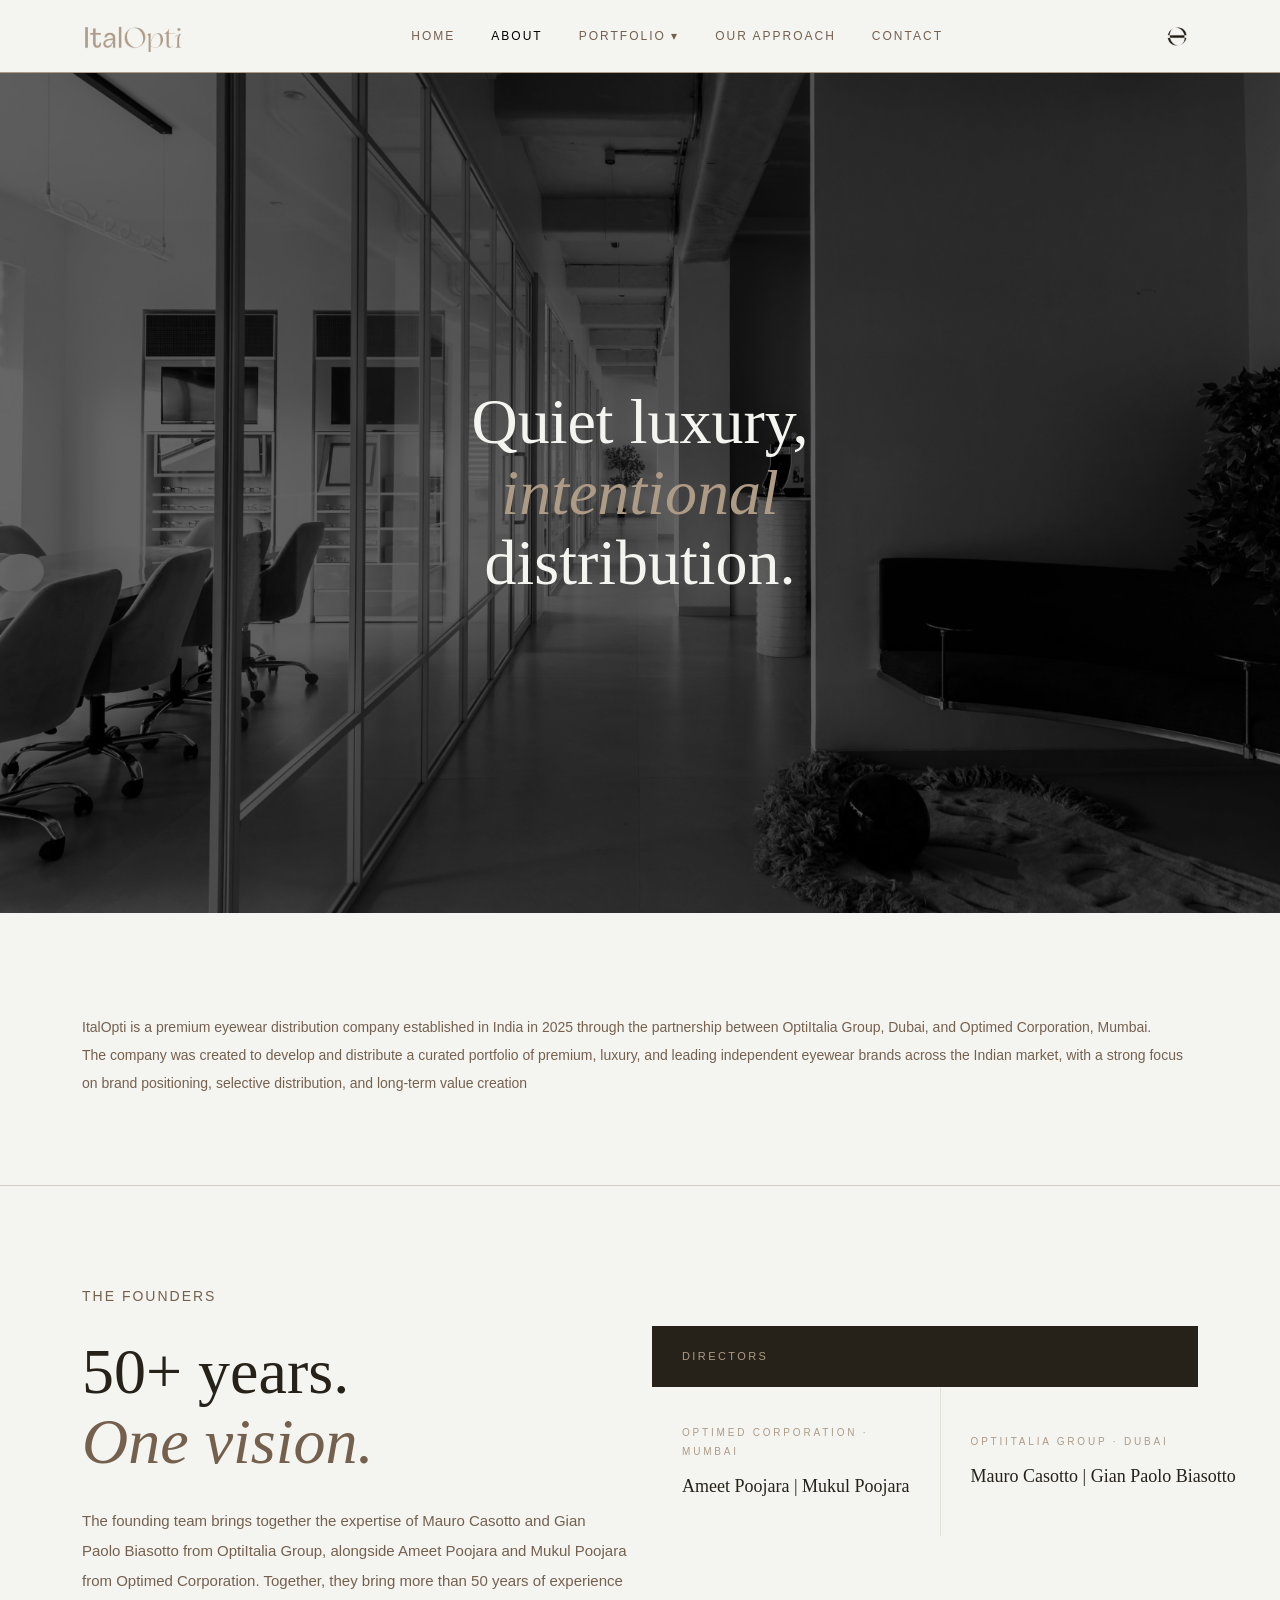
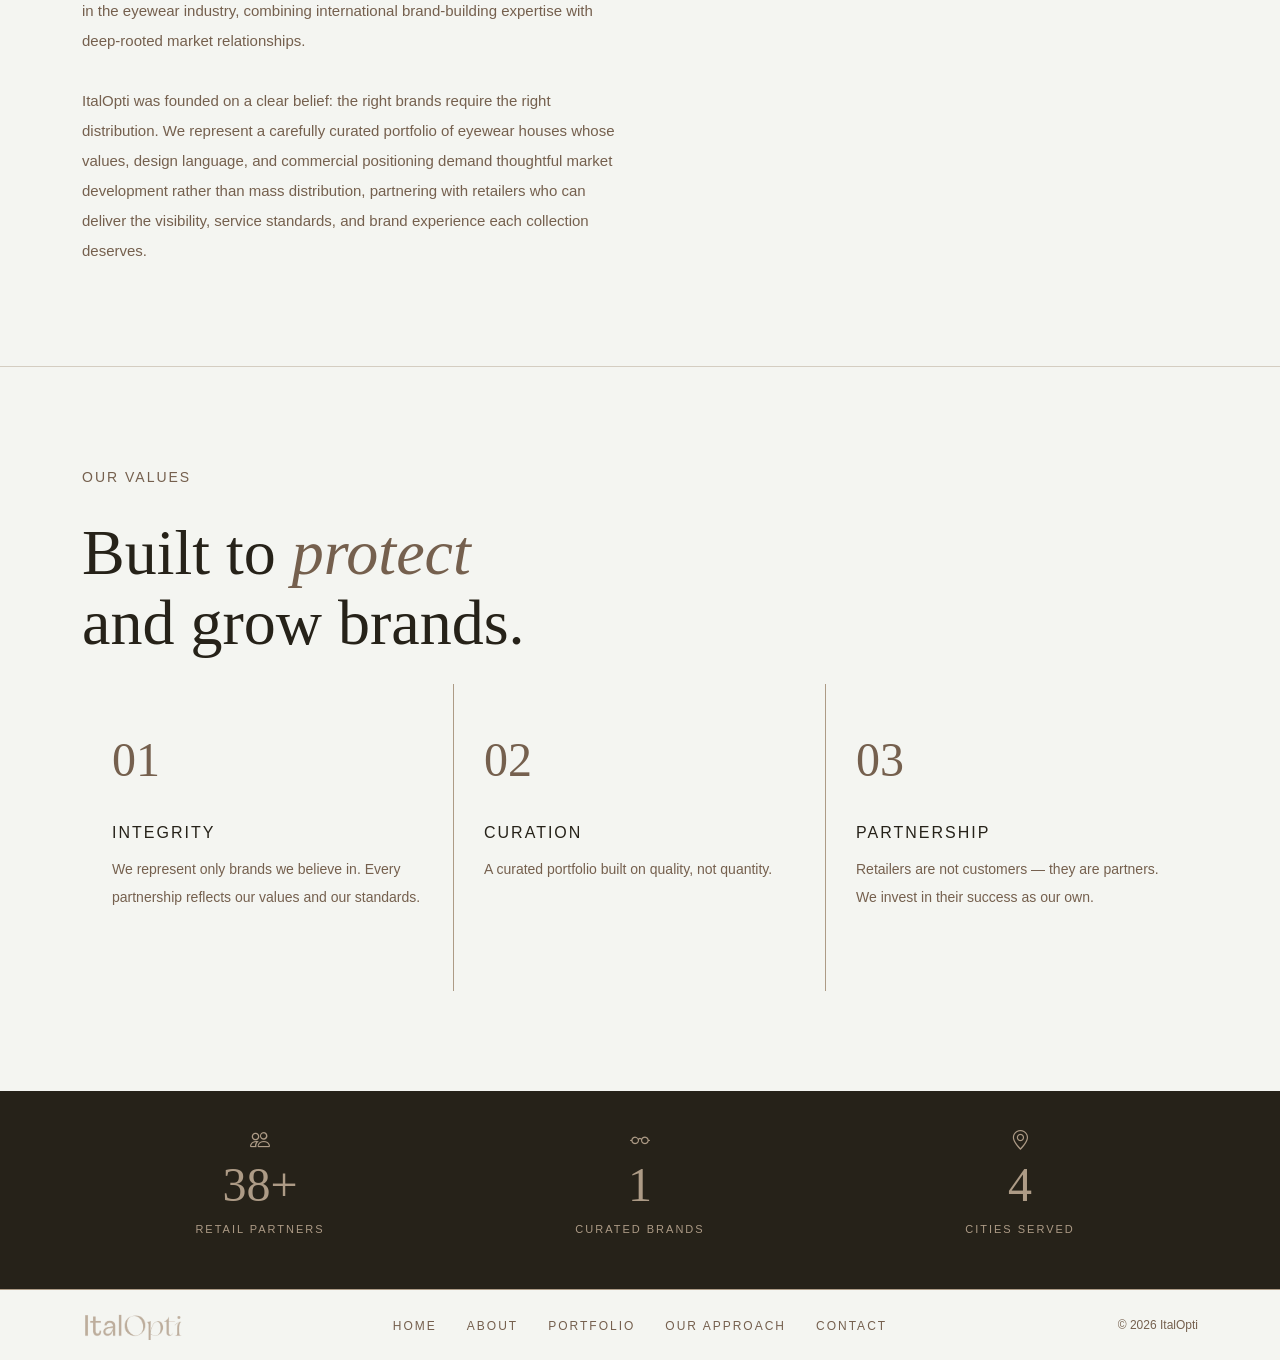
==== commit e001c2da: "changes requested" ====
--- a/about.html
+++ b/about.html
@@ -20,7 +20,7 @@
       <ul class="navbar-nav ital-nav-links">
         <li class="nav-item"><a class="nav-link " href="index.html">Home</a></li>
         <li class="nav-item"><a class="nav-link active" href="about.html">About</a></li>
-        <li class="nav-item dropdown ital-dropdown"> <a class="nav-link" href="brands-all.html">Brands ▾</a>
+        <li class="nav-item dropdown ital-dropdown"> <a class="nav-link" href="brands-all.html">Portfolio ▾</a>
           <div class="ital-dropdown-menu"> <a href="jmm.html">Jacques Marie Mage</a> <a href="matsuda.html">Matsuda</a> <a href="thombrowne.html">Thom Browne</a> </div>
         </li>
         <li class="nav-item"><a class="nav-link" href="retailers.html">Our Approach</a></li>
@@ -31,7 +31,6 @@
   </div>
 </nav>
 
-<!-- MOBILE MENU --> 
 <!-- MOBILE MENU -->
 <div class="ital-mobile-menu" id="mobileMenu"> 
   <!-- Close Button -->
@@ -42,7 +41,7 @@
       <li><a href="about.html">About</a></li>
       
       <!-- Mobile Dropdown -->
-      <li class="ital-mobile-dropdown"> <span>Brands ▾</span>
+      <li class="ital-mobile-dropdown"> <a href="brands-all.html"><span>Portfolio ▾</span></a>
         <div class="ital-mobile-submenu"> <a href="jmm.html">Jacques Marie Mage</a> <a href="matsuda.html">Matsuda</a> <a href="thombrowne.html">Thom Browne</a> </div>
       </li>
       <li><a href="retailers.html">Our Approach</a></li>
@@ -95,9 +94,9 @@
           </h1>
 
           <p class="ital-desc mb-0">
-            The founding team brings together the experience of Mauro Casotto and Gian Paolo Biasotto from OptiItalia Group, together with Ameet Poojara and Mukul Poojara from Optimed Corporation.
-            <br><br>
-            Together, the two groups bring more than 50 years of experience in the eyewear industry, combining international brand-building expertise with long-established market relationships in India.
+            The founding team brings together the expertise of Mauro Casotto and Gian Paolo Biasotto from OptiItalia Group, alongside Ameet Poojara and Mukul Poojara from Optimed Corporation. Together, they bring more than 50 years of experience in the eyewear industry, combining international brand-building expertise with deep-rooted market relationships.
+              <br><br>
+ItalOpti was founded on a clear belief: the right brands require the right distribution. We represent a carefully curated portfolio of eyewear houses whose values, design language, and commercial positioning demand thoughtful market development rather than mass distribution, partnering with retailers who can deliver the visibility, service standards, and brand experience each collection deserves.
           </p>
 
         </div>
@@ -161,7 +160,7 @@
   <div class="container"> 
     
     <!-- HEADING -->
-    <p class="ital-section-label "> Our Strengths </p>
+    <p class="ital-section-label "> Our Values </p>
     <h1 class="ital-title"> Built to <em>protect</em><br>
       and grow brands. </h1>
     
@@ -171,50 +170,24 @@
       <!-- 01 -->
       <div class="ital-value-card">
         <p class="ital-value-num">01</p>
-        <p class="ital-value-name"> Selective Distribution </p>
-        <p class="ital-value-desc"> Controlled placement with brand-right retail partners —
-          never volume-driven dilution. </p>
+        <p class="ital-value-name"> INTEGRITY </p>
+        <p class="ital-value-desc"> We represent only brands we believe in. Every partnership reflects our values and our standards. </p>
       </div>
       
       <!-- 02 -->
       <div class="ital-value-card">
         <p class="ital-value-num">02</p>
-        <p class="ital-value-name"> Market Relationships </p>
-        <p class="ital-value-desc"> Long-standing relationships across the Indian optical market,
-          cultivated over decades. </p>
+        <p class="ital-value-name"> CURATION </p>
+        <p class="ital-value-desc"> A curated portfolio built on quality, not quantity. </p>
       </div>
       
       <!-- 03 -->
       <div class="ital-value-card">
         <p class="ital-value-num">03</p>
-        <p class="ital-value-name"> Long-Term Value </p>
-        <p class="ital-value-desc"> We build lasting brand equity over time —
-          not short-term sales at the cost of positioning. </p>
-      </div>
-      
-      <!-- 04 -->
-      <div class="ital-value-card">
-        <p class="ital-value-num">04</p>
-        <p class="ital-value-name"> Brand Positioning </p>
-        <p class="ital-value-desc"> Premium positioning maintained with consistency,
-          credibility, and care in every market. </p>
-      </div>
-      
-      <!-- 05 -->
-      <div class="ital-value-card">
-        <p class="ital-value-num">05</p>
-        <p class="ital-value-name"> Visual Merchandising </p>
-        <p class="ital-value-desc"> Disciplined in-store presentation aligned with each brand's
-          global visual identity standards. </p>
-      </div>
-      
-      <!-- 06 -->
-      <div class="ital-value-card ital-value-card-dark">
-        <p class="ital-value-num dark-num">06</p>
-        <p class="ital-value-name dark-title"> 50+ Years Experience </p>
-        <p class="ital-value-desc dark-desc"> Combined expertise from two industry-leading groups across
-          India and the international market. </p>
-      </div>
+        <p class="ital-value-name"> PARTNERSHIP </p>
+        <p class="ital-value-desc"> Retailers are not customers — they are partners. We invest in their success as our own. </p>
+      </div>
+      
     </div>
   </div>
 </section>
@@ -260,7 +233,7 @@
         <ul class="ital-footer-links">
           <li><a href="index.html">Home</a></li>
           <li><a href="about.html">About</a></li>
-          <li><a href="brands-all.html">Brands</a></li>
+          <li><a href="brands-all.html">Portfolio</a></li>
           <li><a href="retailers.html">Our Approach</a></li>
           <li><a href="contact.html">Contact</a></li>
         </ul>
--- a/css/style.css
+++ b/css/style.css
@@ -913,9 +913,13 @@
 }
 /* TITLE */
 /* GRID */
+.ital-values{
+  border-bottom: 1px solid rgba(173, 155, 134, 0.45);
+}
 .ital-values-grid {
   display: grid;
   grid-template-columns: repeat(3, 1fr);
+      
 }
 /* CARD */
 .ital-value-card {
@@ -923,16 +927,12 @@
   background: var(--porcelain);
   min-height: 260px;
   border-right: 1px solid var(--sepia);
-  border-bottom: 1px solid var(--sepia);
 }
 /* REMOVE RIGHT BORDER LAST COLUMN */
 .ital-value-card:nth-child(3), .ital-value-card:nth-child(6) {
   border-right: none;
 }
-/* REMOVE BOTTOM BORDER LAST ROW */
-.ital-value-card:nth-child(4), .ital-value-card:nth-child(5), .ital-value-card:nth-child(6) {
-  border-bottom: none;
-}
+
 /* DARK CARD */
 .ital-value-card-dark {
   background: var(--truffle);
@@ -947,7 +947,7 @@
 }
 /* TITLE */
 .ital-value-name {
-      font-size: 16px;
+    font-size: 16px;
     letter-spacing: 2px;
     text-transform: uppercase;
     color: var(--truffle);
@@ -984,7 +984,8 @@
     min-height: auto;
     padding: 40px 20px;
     border-right: none;
-    border-bottom: 1px solid var(--sepia);
+      border-bottom: 1px solid var(--sepia);
+
   }
   .ital-value-card:last-child {
     border-bottom: none !important;
@@ -992,9 +993,6 @@
   .ital-value-num {
     font-size: 44px;
   }
-	.ital-value-card:nth-child(4) {
-  border-bottom: 1px solid var(--sepia);
-}
 }
 /* ========================================
    OUR APPROACH
@@ -1072,53 +1070,119 @@
 }
 /* SECTION */
 .ital-retailer {
-  padding: 100px 0;
+
   background: var(--truffle);
+
   color: var(--porcelain);
-}
+
+  overflow: hidden;
+}
+
+/* ROW */
+.ital-retailer .row {
+
+  align-items: center;
+
+  min-height: 720px;
+}
+
 /* LEFT */
 .ital-retailer-left {
-  padding-right: 60px;
-}
+
+  padding: 80px 100px;
+
+  display: flex;
+
+  flex-direction: column;
+
+  justify-content: center;
+
+  height: 100%;
+}
+
 /* TEXT */
 .ital-retailer-desc {
+
   font-size: 15px;
+
   line-height: 1.9;
+
   color: var(--sepia);
+
   margin: 30px 0;
+
   max-width: 520px;
 }
-/* BUTTON VARIANT */
+
+/* BUTTON */
 .ital-btn-light {
+
   background: var(--walnut);
+
   color: var(--porcelain);
 }
-/* RIGHT LIST */
-.ital-retailer-list {
-  list-style: none;
+
+/* RIGHT */
+.ital-retailer-right {
+
   padding: 0;
-  margin-top: 30px;
-}
-.ital-retailer-list li {
-  padding: 20px 0;
-  border-bottom: 1px solid rgba(173, 155, 134, 0.3);
-  font-size: 14px;
-  line-height: 1.7;
-  color: var(--sepia);
-  position: relative;
-  padding-left: 20px;
-}
-/* DASH BEFORE TEXT */
-.ital-retailer-list li::before {
-  content: "—";
-  position: absolute;
-  left: 0;
-  color: var(--sepia);
-}
+
+  margin: 0;
+}
+
+/* IMAGE WRAP */
+.ital-retailer-banner {
+
+  width: 100%;
+
+  height: 720px;
+
+  overflow: hidden;
+}
+
+/* IMAGE */
+.ital-retailer-banner img {
+
+  width: 100%;
+
+  height: 100%;
+
+  object-fit: cover;
+
+  object-position: center;
+
+  display: block;
+}
+/* PREVENT BUTTON STRETCH */
+.ital-retailer-left .ital-btn-primary {
+
+  width: fit-content;
+
+  align-self: flex-start;
+}
+.ital-retailer-left .ital-about-title {
+    font-family: 'Cormorant Garamond', serif;
+    font-size: 64px;
+    line-height: 1.1;
+    font-weight: 300;
+    margin-bottom: 25px;
+}
+/* MOBILE */
 @media (max-width: 991px) {
+
+  .ital-retailer .row {
+
+    min-height: auto;
+  }
+
   .ital-retailer-left {
-    padding-right: 0;
-    margin-bottom: 40px;
+
+    padding: 70px 24px;
+  }
+
+  .ital-retailer-banner {
+
+    height: 420px;
   }
 }
 /*CONTACT*/
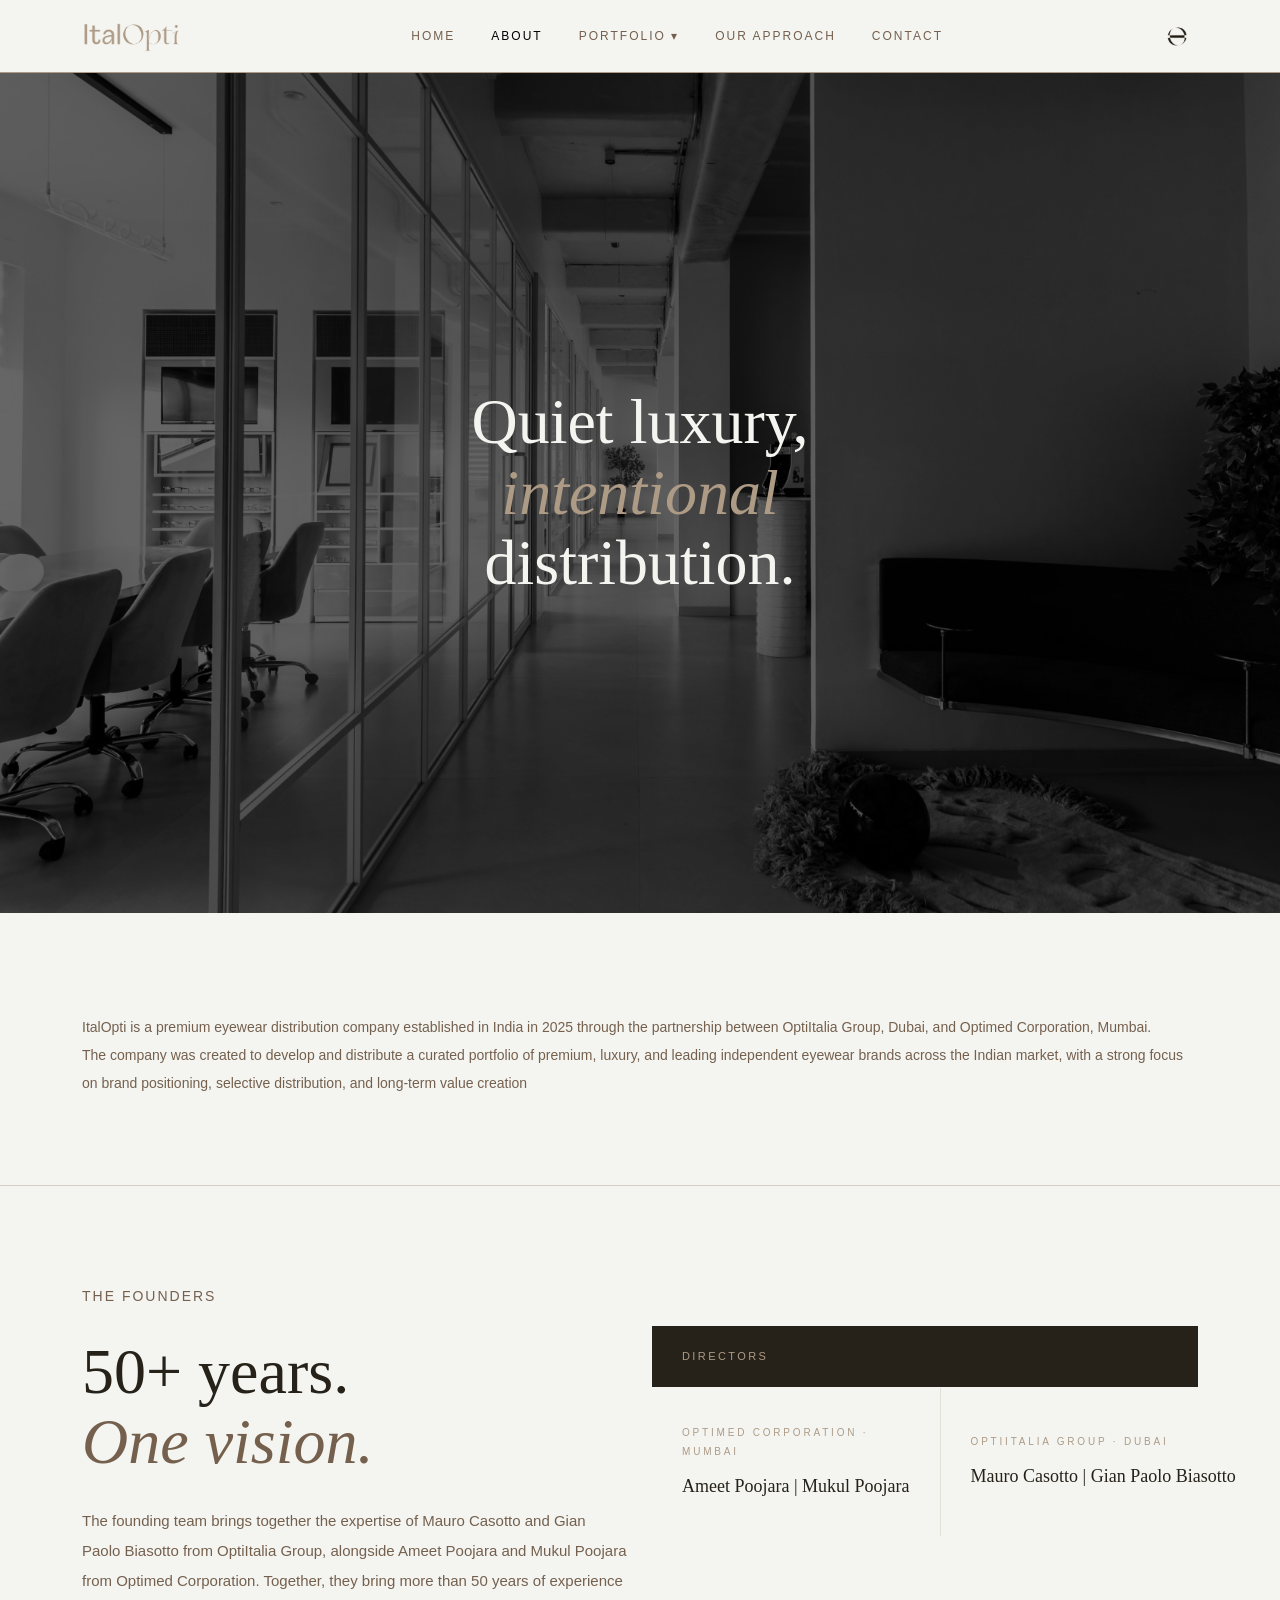
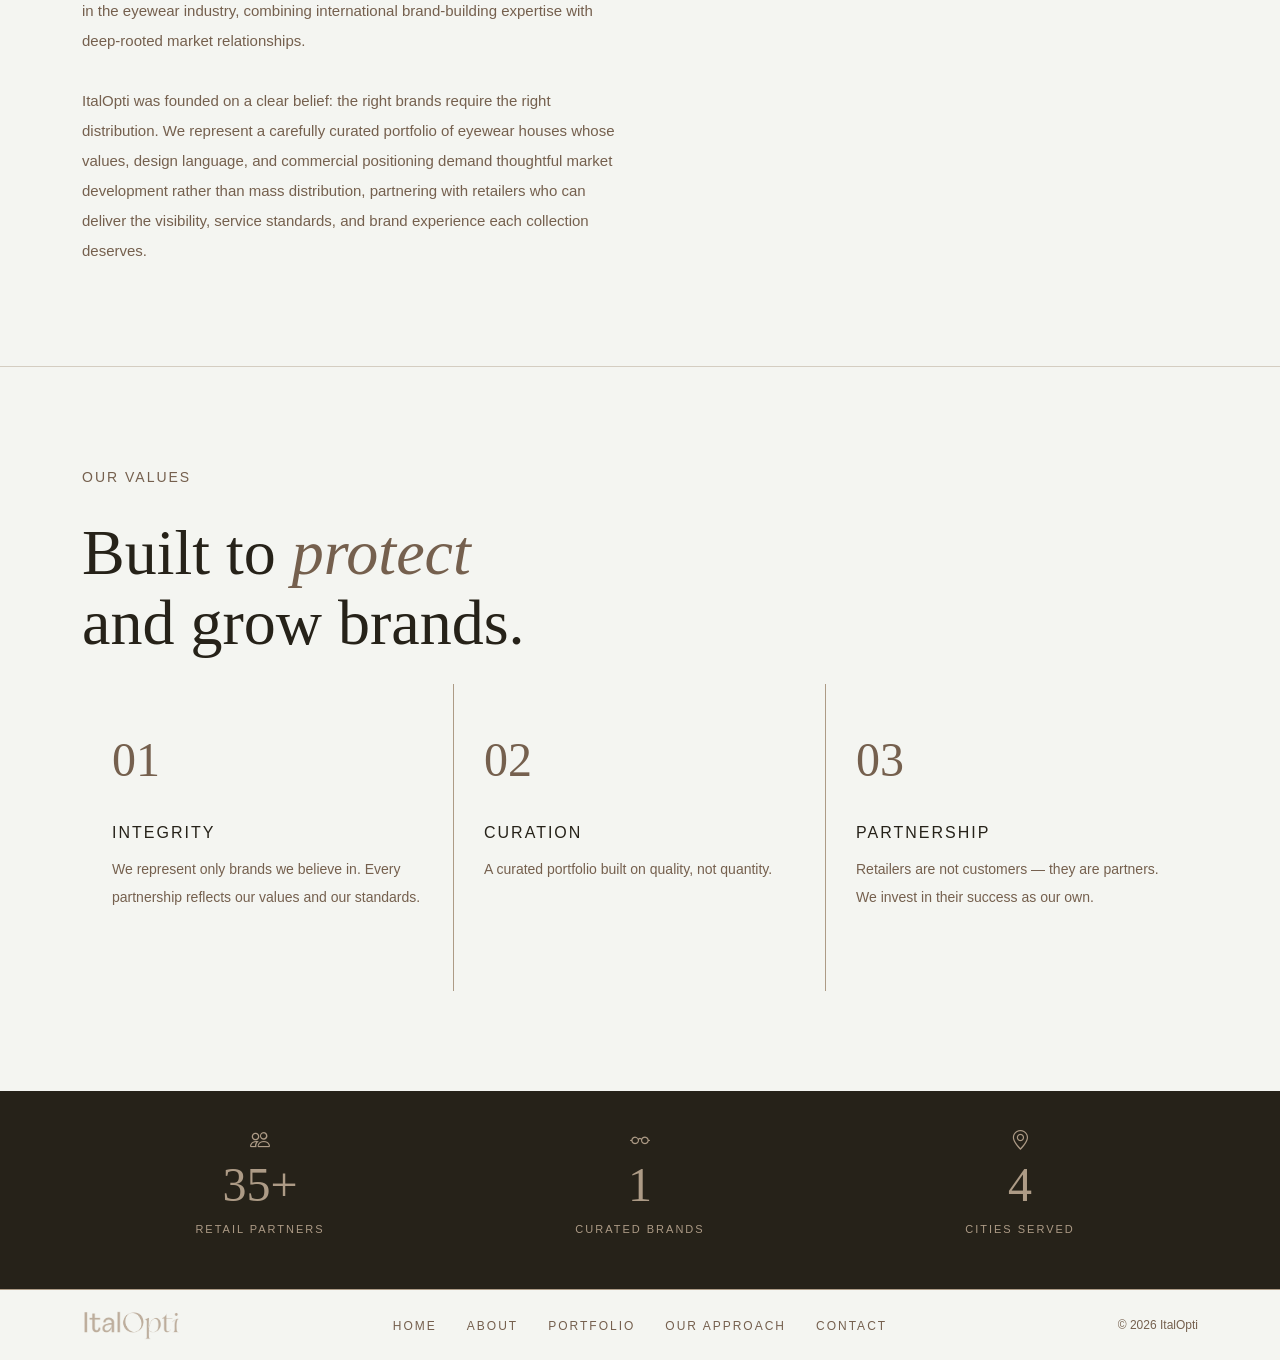
==== commit bf064e5d: "updated mobile menu" ====
--- a/about.html
+++ b/about.html
@@ -47,6 +47,12 @@
       <li><a href="retailers.html">Our Approach</a></li>
       <li><a href="contact.html">Contact</a></li>
     </ul>
+        <!-- MOBILE ENQUIRE BUTTON -->
+        <div class="ital-mobile-enquire">
+          <a href="contact.html" class="ital-mobile-enquire-btn">
+            <img src="images/enquire-icon-w.png" alt="Enquire">
+          </a>
+        </div>
   </div>
 </div>
 
--- a/css/style.css
+++ b/css/style.css
@@ -255,6 +255,36 @@
 .ital-nav-logo-btn:hover img {
   filter: brightness(0) invert(1);
 }
+/* MOBILE INNER */
+.ital-mobile-inner {
+  height: 100%;
+  display: flex;
+  flex-direction: column;
+  justify-content: center;
+  position: relative;
+}
+
+/* ENQUIRE BUTTON WRAP */
+.ital-mobile-enquire {
+  position: absolute;
+  bottom: 40px;
+  left: 50%;
+  transform: translateX(-50%);
+}
+
+/* BUTTON */
+.ital-mobile-enquire-btn {
+  display: inline-flex;
+  align-items: center;
+  justify-content: center;
+}
+
+/* ICON */
+.ital-mobile-enquire-btn img {
+  width: 52px;
+  height: auto;
+  display: block;
+}
 /* ===============================
    PRIMARY BUTTON
 ================================ */
@@ -720,25 +750,13 @@
 }
 
 /* LEFT CONTENT */
-.ital-founders-content {
-
-  max-width: 720px;
-}
-
 /* LEFT TEXT */
 .ital-founders-content .ital-desc {
-
   font-size: 15px;
-
   line-height: 2;
-
   color: var(--walnut);
-
   font-weight: 300;
-
   margin-top: 28px;
-
-  max-width: 680px;
 }
 
 /* RIGHT GRID */
@@ -1068,107 +1086,150 @@
     padding: 20px 0;
   }
 }
-/* SECTION */
-.ital-retailer {
-
-  background: var(--truffle);
-
-  color: var(--porcelain);
-
-  overflow: hidden;
-}
-
-/* ROW */
-.ital-retailer .row {
-
-  align-items: center;
-
-  min-height: 720px;
-}
-
-/* LEFT */
-.ital-retailer-left {
-
-  padding: 80px 100px;
-
-  display: flex;
-
-  flex-direction: column;
-
-  justify-content: center;
-
-  height: 100%;
-}
-
-/* TEXT */
-.ital-retailer-desc {
-
-  font-size: 15px;
-
-  line-height: 1.9;
-
-  color: var(--sepia);
-
-  margin: 30px 0;
-
-  max-width: 520px;
-}
-
-/* BUTTON */
-.ital-btn-light {
-
-  background: var(--walnut);
-
-  color: var(--porcelain);
-}
-
-/* RIGHT */
-.ital-retailer-right {
-
-  padding: 0;
-
-  margin: 0;
-}
-
-/* IMAGE WRAP */
-.ital-retailer-banner {
-
-  width: 100%;
-
-  height: 720px;
-
-  overflow: hidden;
-}
-
-/* IMAGE */
-.ital-retailer-banner img {
-
-  width: 100%;
-
-  height: 100%;
-
-  object-fit: cover;
-
-  object-position: center;
-
-  display: block;
-}
-/* PREVENT BUTTON STRETCH */
-.ital-retailer-left .ital-btn-primary {
+/* BRANDS HERO*/
+.ital-brands-hero {
+    background: var(--truffle);
+    color: var(--porcelain);
+    overflow: hidden;
+}
+.ital-brands-hero .row {
+    align-items: center;
+    min-height: 720px;
+}
+.ital-brands-hero-left {
+    padding: 80px 100px;
+    display: flex;
+    flex-direction: column;
+    justify-content: center;
+    height: 100%;
+}
+.ital-brands-hero-right {
+    width: 100%;
+    height: 720px;
+    overflow: hidden;
+}
+.ital-brands-hero-left .ital-btn-primary {
 
   width: fit-content;
 
   align-self: flex-start;
 }
-.ital-retailer-left .ital-about-title {
+.ital-brands-hero-left .ital-about-title {
     font-family: 'Cormorant Garamond', serif;
     font-size: 64px;
     line-height: 1.1;
     font-weight: 300;
     margin-bottom: 25px;
 }
+/* IMAGE WRAP */
+.ital-brands-hero-right {
+
+  width: 100%;
+
+  height: 720px;
+
+  overflow: hidden;
+}
+
+/* IMAGE */
+.ital-brands-hero-right img {
+
+  width: 100%;
+
+  height: 100%;
+
+  object-fit: cover;
+
+  object-position: center;
+
+  display: block;
+}
+/* PREVENT BUTTON STRETCH */
+.retailer-right {
+      padding: 80px 15px !important;
+}
+/* SECTION */
+.ital-retailer {
+
+  background: var(--truffle);
+
+  color: var(--porcelain);
+
+  overflow: hidden;
+}
+
+/* LEFT */
+.ital-retailer-left {
+
+  padding: 80px 100px;
+
+  display: flex;
+
+  flex-direction: column;
+
+  justify-content: center;
+
+  height: 100%;
+}
+
+/* TEXT */
+.ital-retailer-desc {
+
+  font-size: 15px;
+
+  line-height: 1.9;
+
+  color: var(--sepia);
+
+  margin: 30px 0;
+
+  max-width: 520px;
+}
+
+/* BUTTON */
+.ital-btn-light {
+
+  background: var(--walnut);
+
+  color: var(--porcelain);
+}
+
+/* RIGHT */
+.ital-retailer-right {
+
+  padding: 0;
+
+  margin: 0;
+}
+
+
+/* DASH */
+.ital-retailer-list li::before {
+    content: "—";
+    position: absolute;
+    left: 0;
+    color: var(--sepia);
+}
+.ital-retailer-list {
+  list-style: none;
+  padding: 0;
+  margin-top: 30px;
+}
+.ital-retailer-list li {
+  padding: 20px 0;
+  border-bottom: 1px solid rgba(173, 155, 134, 0.3);
+  font-size: 14px;
+  line-height: 1.7;
+  color: var(--sepia);
+  position: relative;
+  padding-left: 20px;
+}
+
 /* MOBILE */
 @media (max-width: 991px) {
+  .ital-brands-hero-left {
+    padding: 80px 50px;
+  }
 
   .ital-retailer .row {
 
@@ -2397,21 +2458,82 @@
   color: #7f8897;
 }
 @media (max-width: 991px) {
-  .ital-thom-left, .ital-thom-right {
+
+  .ital-thom-left,
+  .ital-thom-right {
+
     min-height: auto;
+
     padding: 70px 25px;
   }
+
   .ital-thom-title {
+
     font-size: 52px;
   }
+
+  /* FIX PRODUCT LAYOUT */
   .ital-thom-products {
-    flex-direction: column;
-    gap: 30px;
-  }
+
+    display: flex;
+
+    flex-direction: row;
+
+    justify-content: center;
+
+    align-items: flex-start;
+
+    gap: 18px;
+
+    width: 100%;
+  }
+
+  /* PRODUCT */
+  .ital-thom-product {
+
+    flex: 1;
+
+    min-width: 0;
+  }
+
+  /* IMAGE BOX */
   .ital-thom-product-image {
+
     width: 100%;
-    max-width: 320px;
-    height: 420px;
+
+    height: 240px;
+
+    max-width: none;
+
+    overflow: hidden;
+  }
+
+  /* IMAGE */
+  .ital-thom-product-image img {
+
+    width: 100%;
+
+    height: 100%;
+
+    object-fit: cover;
+
+    display: block;
+  }
+
+  /* LABEL */
+  .ital-thom-product-label {
+
+    margin-top: 14px;
+
+    text-align: center;
+  }
+
+  /* LOGO */
+  .ital-thom-logo {
+
+    max-width: 100%;
+
+    height: auto;
   }
 }
 /* =========================
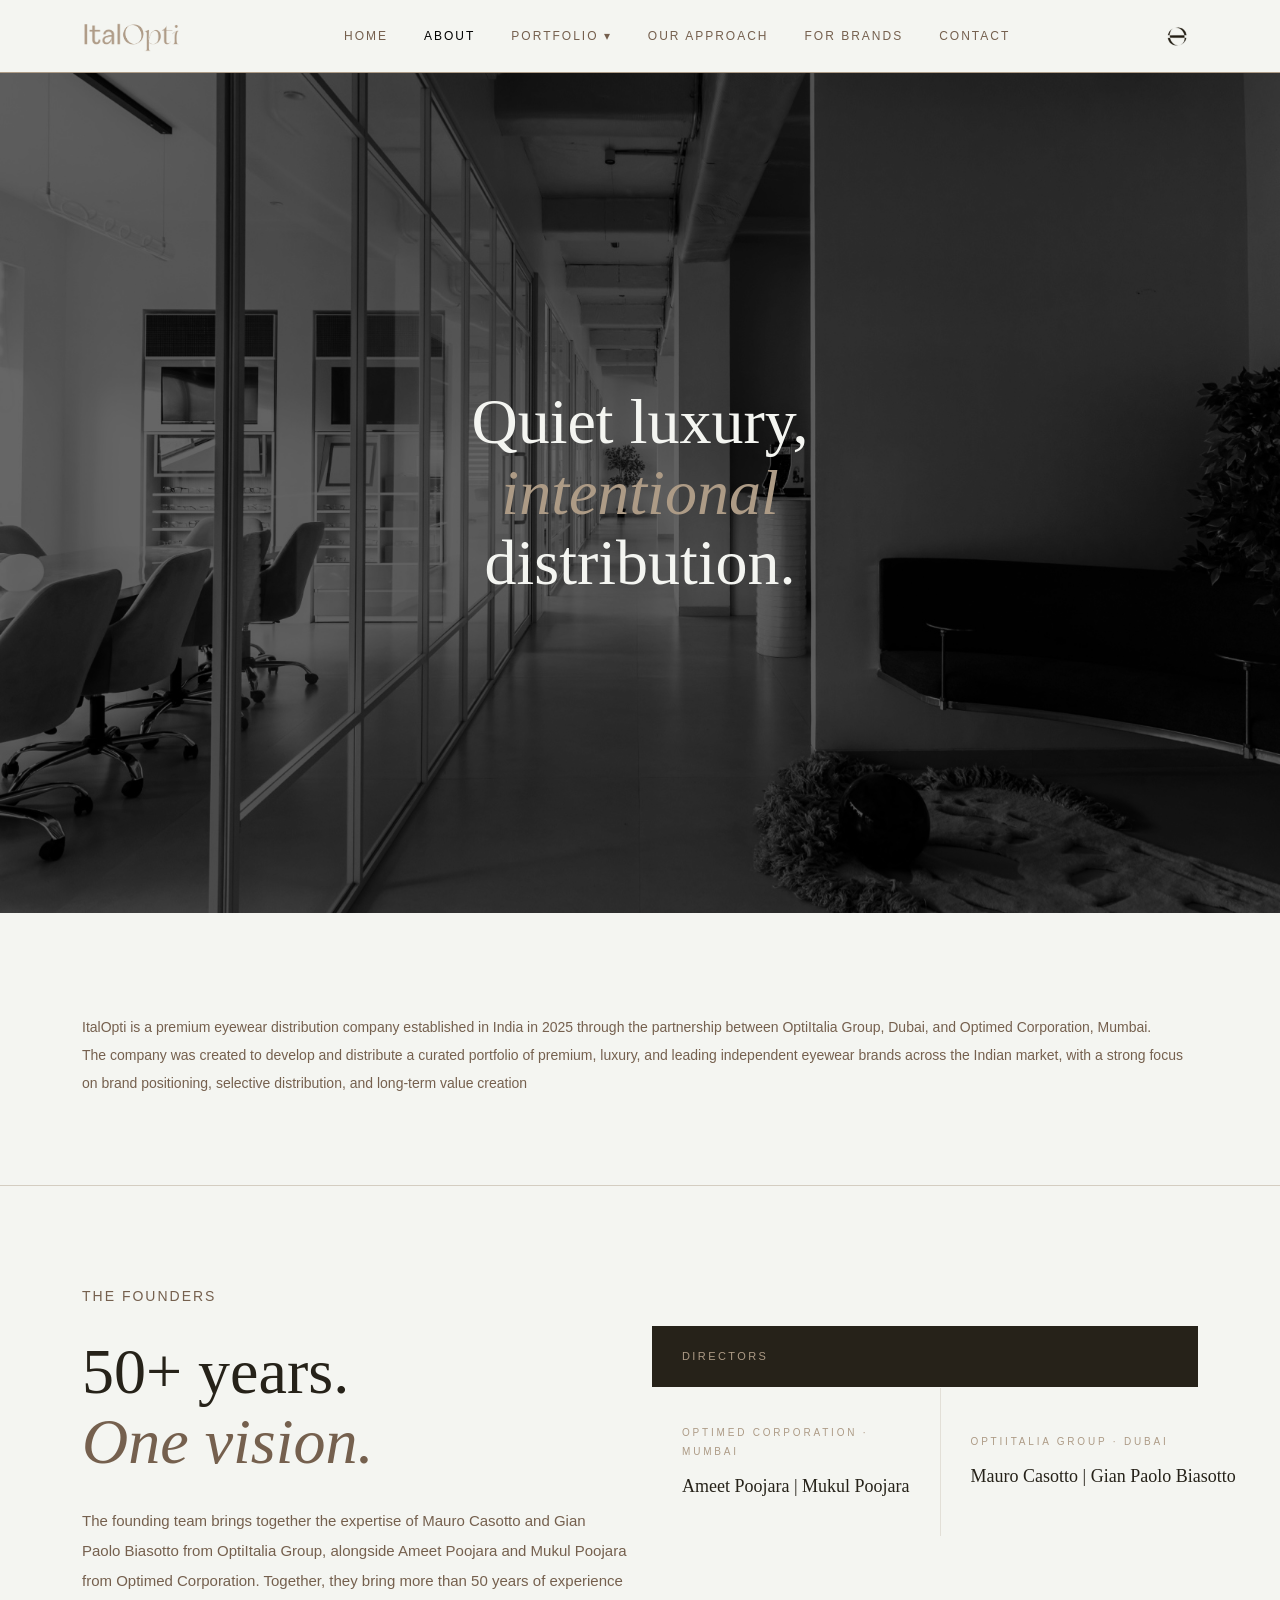
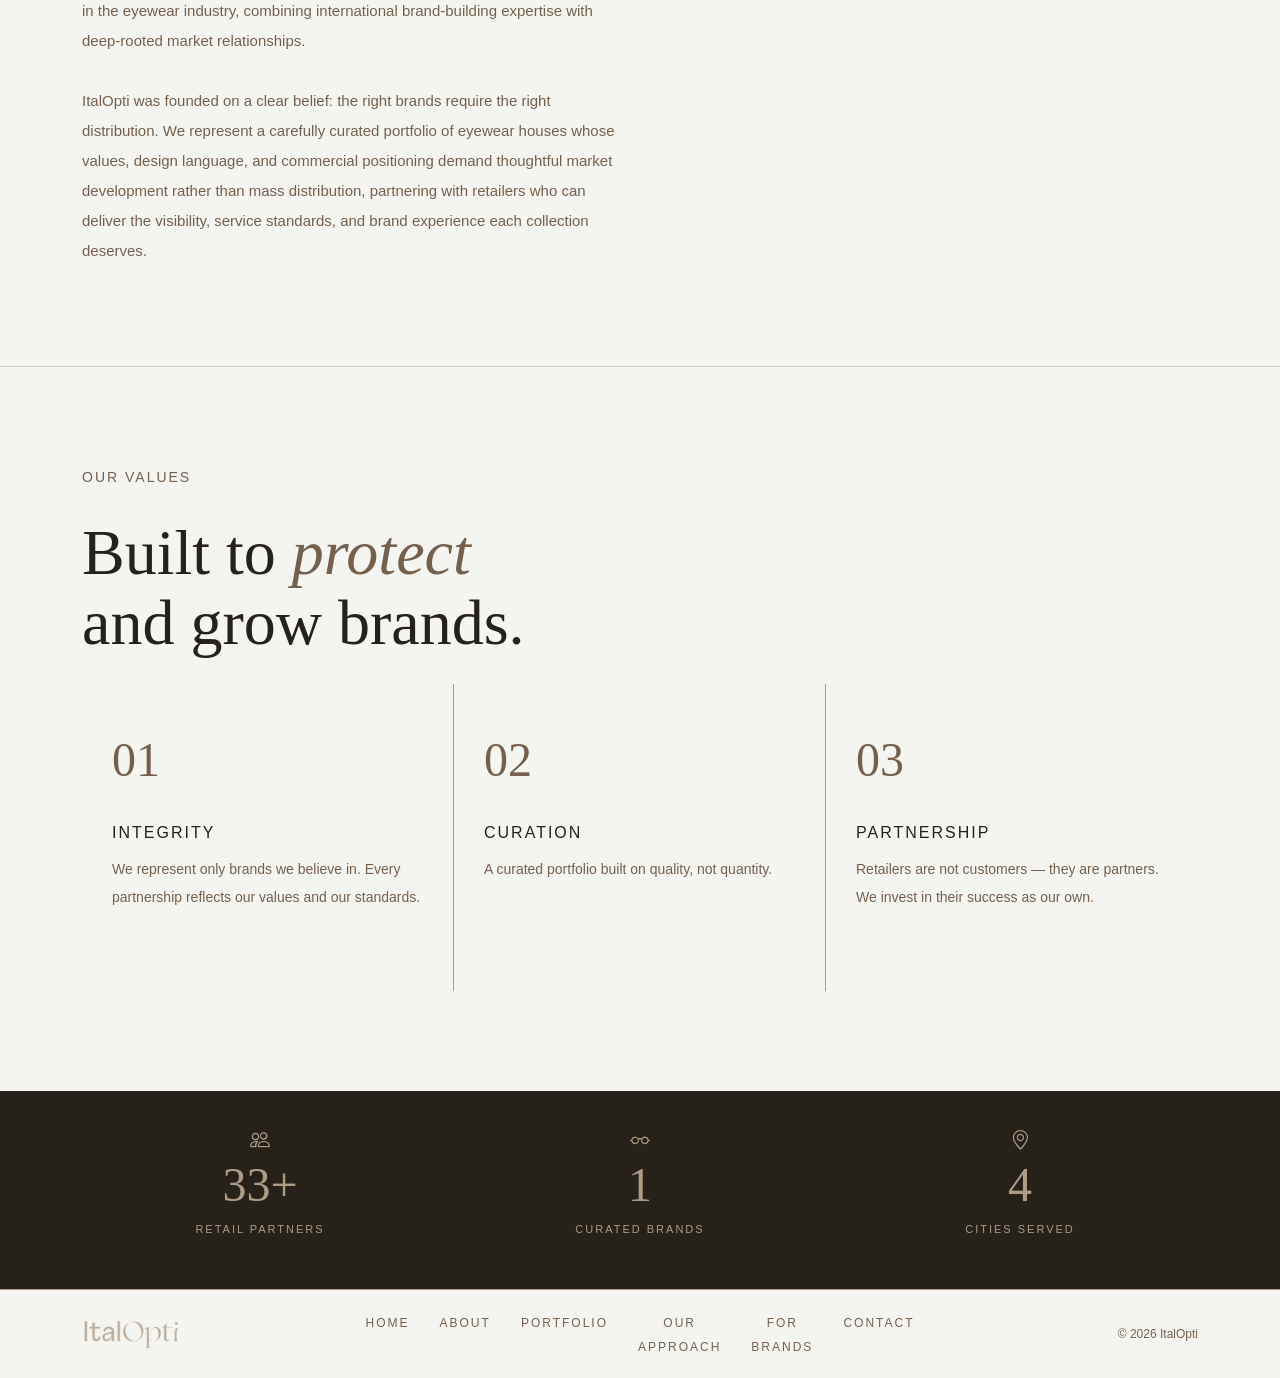
==== commit 25f170cb: "added for brand page" ====
--- a/about.html
+++ b/about.html
@@ -24,6 +24,7 @@
           <div class="ital-dropdown-menu"> <a href="jmm.html">Jacques Marie Mage</a> <a href="matsuda.html">Matsuda</a> <a href="thombrowne.html">Thom Browne</a> </div>
         </li>
         <li class="nav-item"><a class="nav-link" href="retailers.html">Our Approach</a></li>
+       <li class="nav-item"><a class="nav-link" href="brands.html">For Brands</a></li>
         <li class="nav-item"><a class="nav-link" href="contact.html">Contact</a></li>
       </ul>
     </div>
@@ -45,6 +46,7 @@
         <div class="ital-mobile-submenu"> <a href="jmm.html">Jacques Marie Mage</a> <a href="matsuda.html">Matsuda</a> <a href="thombrowne.html">Thom Browne</a> </div>
       </li>
       <li><a href="retailers.html">Our Approach</a></li>
+      <li><a href="brands.html">For Brands</a></li>
       <li><a href="contact.html">Contact</a></li>
     </ul>
         <!-- MOBILE ENQUIRE BUTTON -->
@@ -241,6 +243,7 @@
           <li><a href="about.html">About</a></li>
           <li><a href="brands-all.html">Portfolio</a></li>
           <li><a href="retailers.html">Our Approach</a></li>
+			<li><a href="brands.html">For Brands</a></li>
           <li><a href="contact.html">Contact</a></li>
         </ul>
       </div>
--- a/css/style.css
+++ b/css/style.css
@@ -391,6 +391,9 @@
   cursor: pointer;
 }
 @media (max-width: 991px) {
+  #italHeroSlider {
+    min-height: 180px;
+  }
   .ital-hero-left {
     padding: 60px 20px;
   }
@@ -912,7 +915,7 @@
 
     white-space: normal;
 
-    font-size: 28px;
+    font-size: 21px;
 
     line-height: 1.4;
   }
@@ -920,6 +923,9 @@
   .ital-founder-location {
 
     letter-spacing: 0.18em;
+  }
+  .ital-director-content {
+    padding: 40px 0px 0px 0px !important;
   }
 }
 /* ========================================
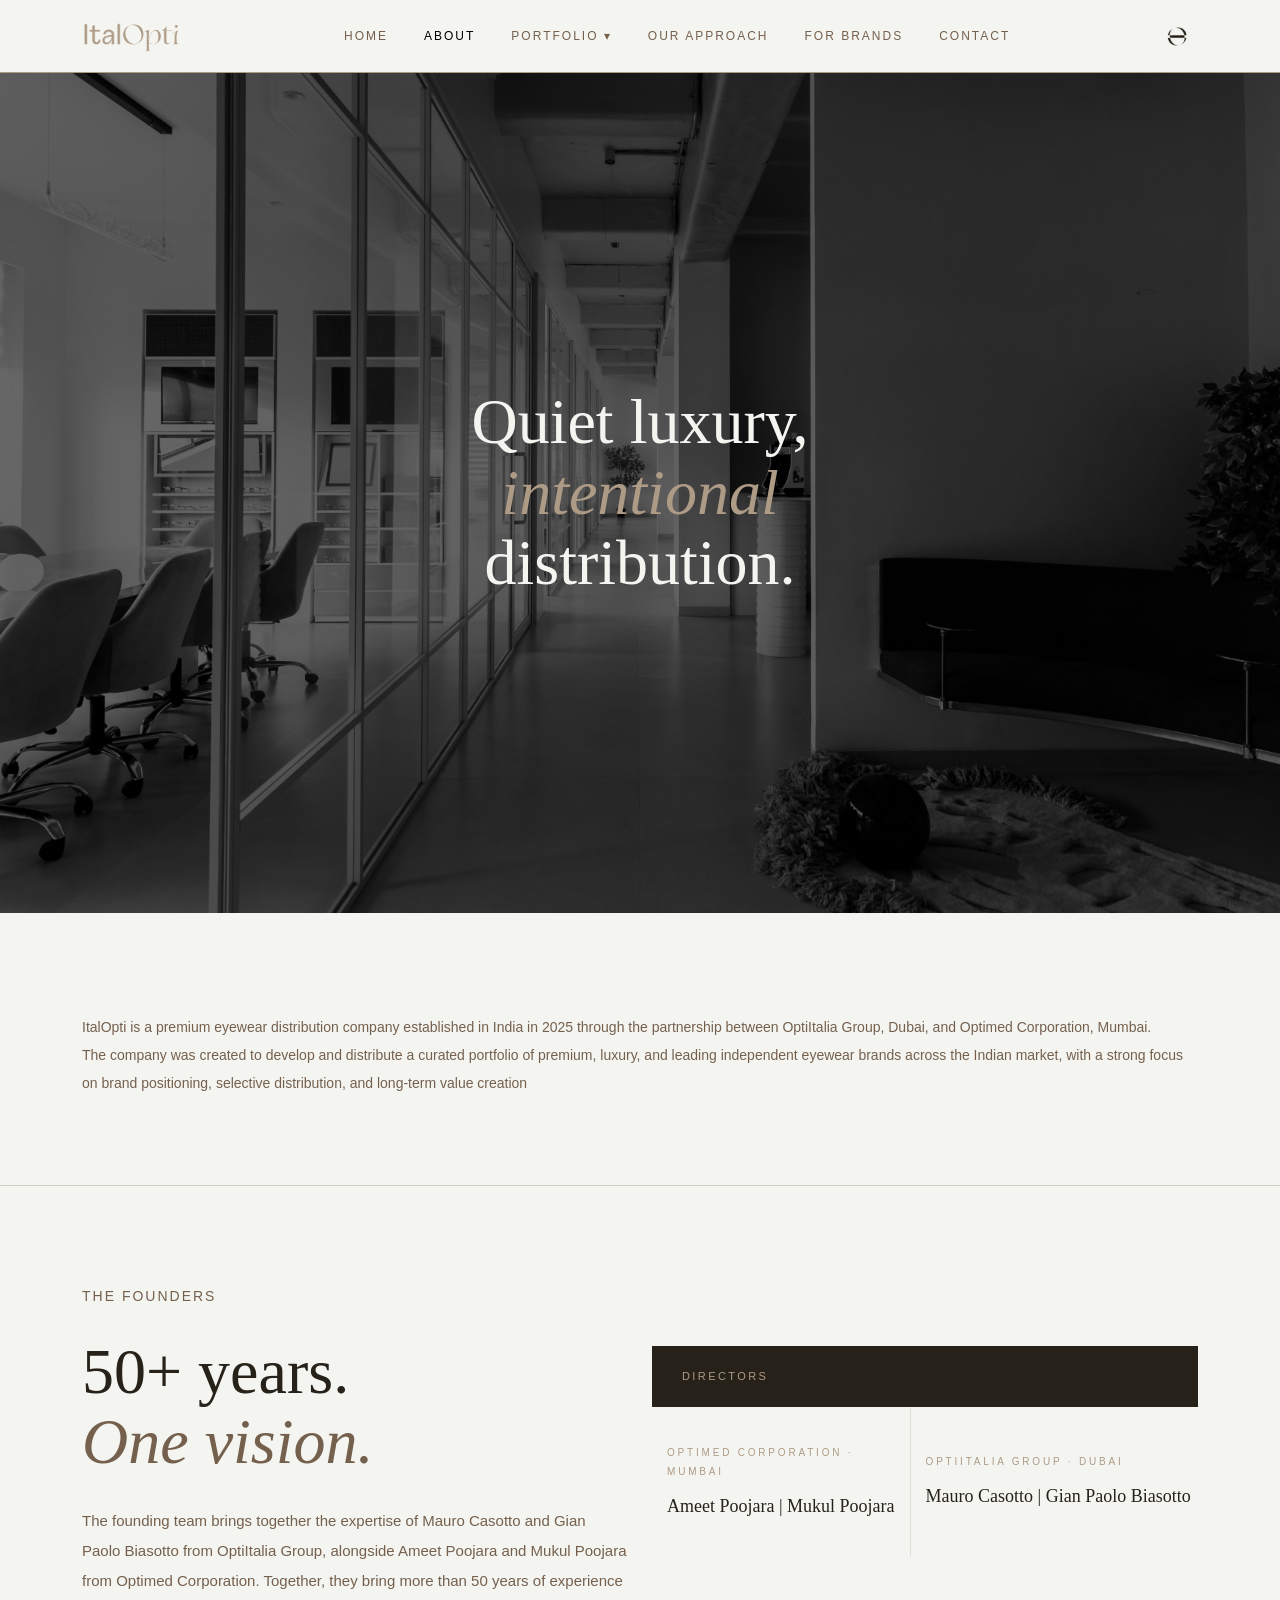
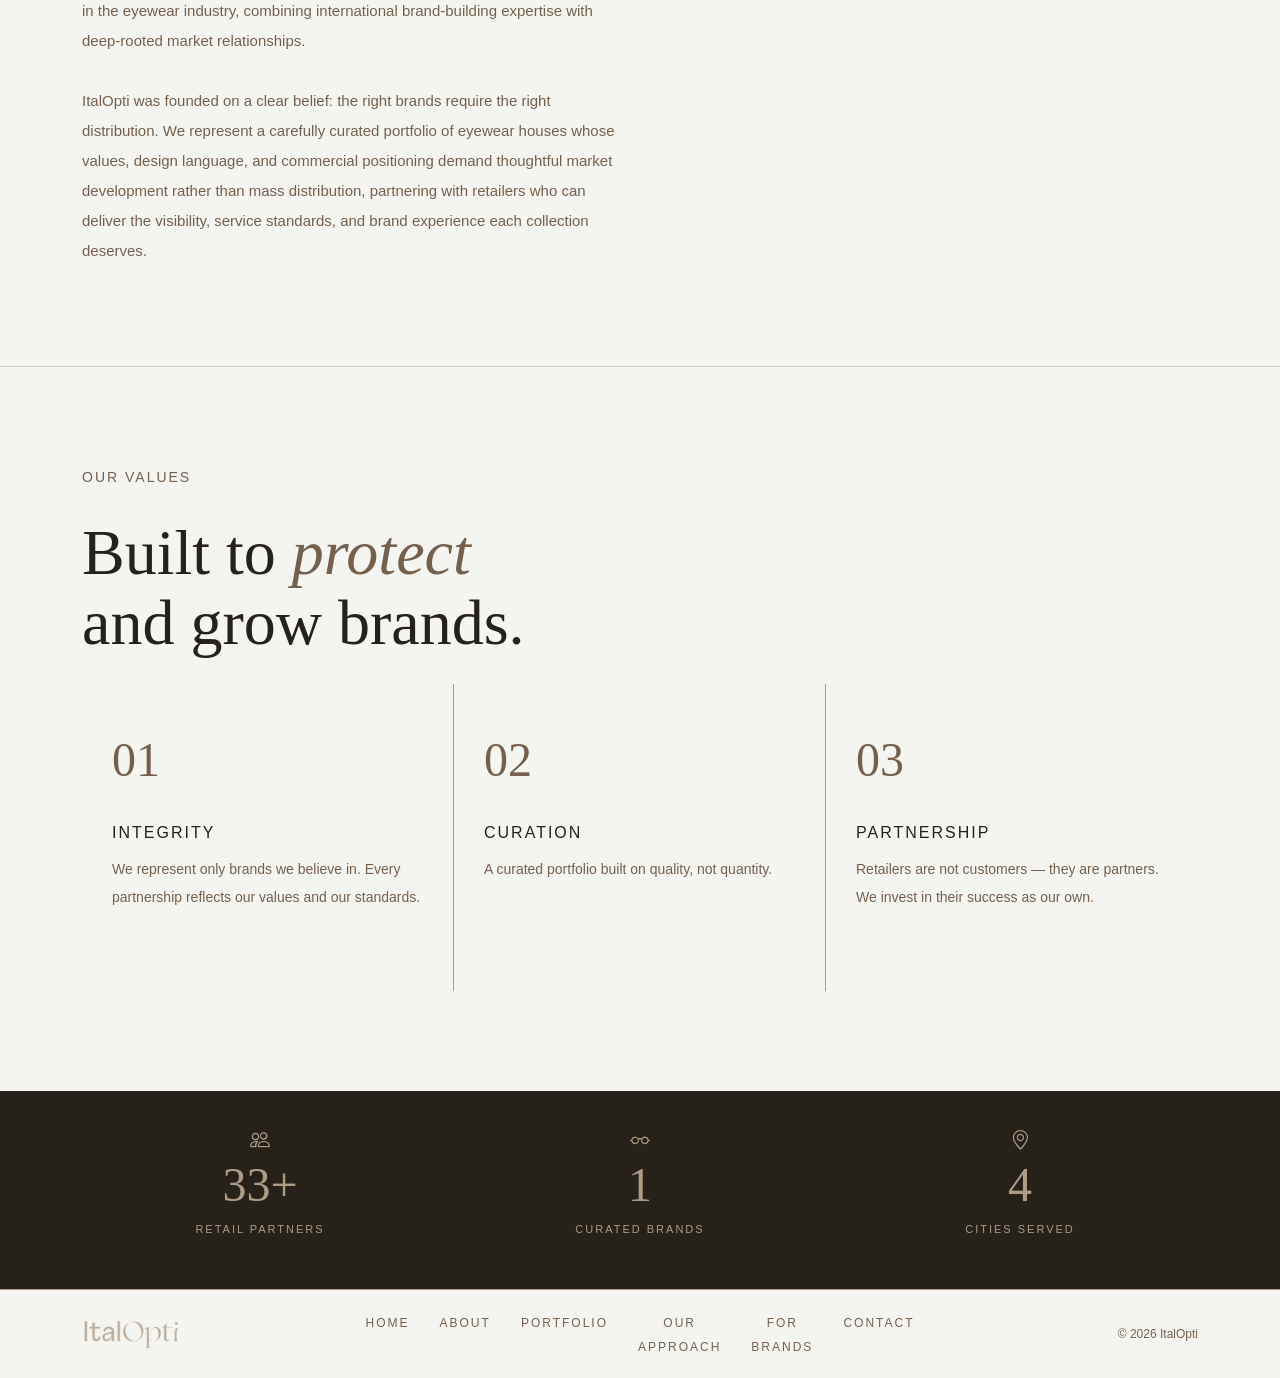
==== commit a01889a2: "make the requested changes and updated mobile menu" ====
--- a/about.html
+++ b/about.html
@@ -40,11 +40,20 @@
     <ul class="ital-mobile-links">
       <li><a href="index.html">Home</a></li>
       <li><a href="about.html">About</a></li>
-      
       <!-- Mobile Dropdown -->
-      <li class="ital-mobile-dropdown"> <a href="brands-all.html"><span>Portfolio ▾</span></a>
-        <div class="ital-mobile-submenu"> <a href="jmm.html">Jacques Marie Mage</a> <a href="matsuda.html">Matsuda</a> <a href="thombrowne.html">Thom Browne</a> </div>
-      </li>
+      <li class="ital-mobile-dropdown">
+
+  <a href="brands-all.html" class="ital-mobile-dropdown-toggle">
+    <span>Portfolio ▾</span>
+  </a>
+
+  <div class="ital-mobile-submenu">
+    <a href="jmm.html">Jacques Marie Mage</a>
+    <a href="matsuda.html">Matsuda</a>
+    <a href="thombrowne.html">Thom Browne</a>
+  </div>
+
+</li>
       <li><a href="retailers.html">Our Approach</a></li>
       <li><a href="brands.html">For Brands</a></li>
       <li><a href="contact.html">Contact</a></li>
@@ -272,16 +281,6 @@
   menu.classList.remove('active');
 });
 
-/* MOBILE BRANDS DROPDOWN */
-const mobileDropdown = document.querySelector('.ital-mobile-dropdown');
-const mobileSubmenu = document.querySelector('.ital-mobile-submenu');
-
-mobileDropdown?.addEventListener('click', function () {
-
-  this.classList.toggle('open');
-
-});
-
 </script> 
 <script>
 
@@ -340,6 +339,41 @@
     started = true;
 
   }
+
+});
+
+</script>
+<script>
+
+document.querySelectorAll('.ital-mobile-dropdown-toggle').forEach(toggle => {
+
+  let clickedOnce = false;
+
+  toggle.addEventListener('click', function(e) {
+
+    const parent = this.closest('.ital-mobile-dropdown');
+
+    /* FIRST CLICK */
+    if (!clickedOnce) {
+
+      e.preventDefault();
+
+      parent.classList.add('open');
+
+      clickedOnce = true;
+
+      /* RESET */
+      setTimeout(() => {
+
+        clickedOnce = false;
+
+      }, 3000);
+
+    }
+
+    /* SECOND CLICK = NORMAL LINK */
+
+  });
 
 });
 
--- a/css/style.css
+++ b/css/style.css
@@ -499,7 +499,6 @@
   justify-content: center;
   text-align: center;
   transition: all 0.35s ease;
-  cursor: pointer;
 }
 /* DARK CARD */
 .ital-portfolio-dark {
@@ -800,7 +799,7 @@
 /* CARD */
 .ital-founder-card {
 
-      padding: 35px 30px;
+      padding: 35px 15px;
     min-height: 140px;
 
   display: flex;
@@ -1167,7 +1166,7 @@
 /* LEFT */
 .ital-retailer-left {
 
-  padding: 80px 100px;
+  padding: 80px 0px;
 
   display: flex;
 
@@ -3100,7 +3099,7 @@
 .ital-brand-card {
   background: var(--porcelain);
   border: 1px solid rgba(173, 155, 134, 0.35);
-  cursor: pointer;
+ 
   transition: all 0.35s ease;
   height: 100%;
 }
@@ -3503,7 +3502,7 @@
 }
 .ital-director-content {
     width: 100%;
-    padding: 40px 0px;
+    padding: 60px 0px 0px 0px;
     display: flex;
     flex-direction: column;
     justify-content: center;
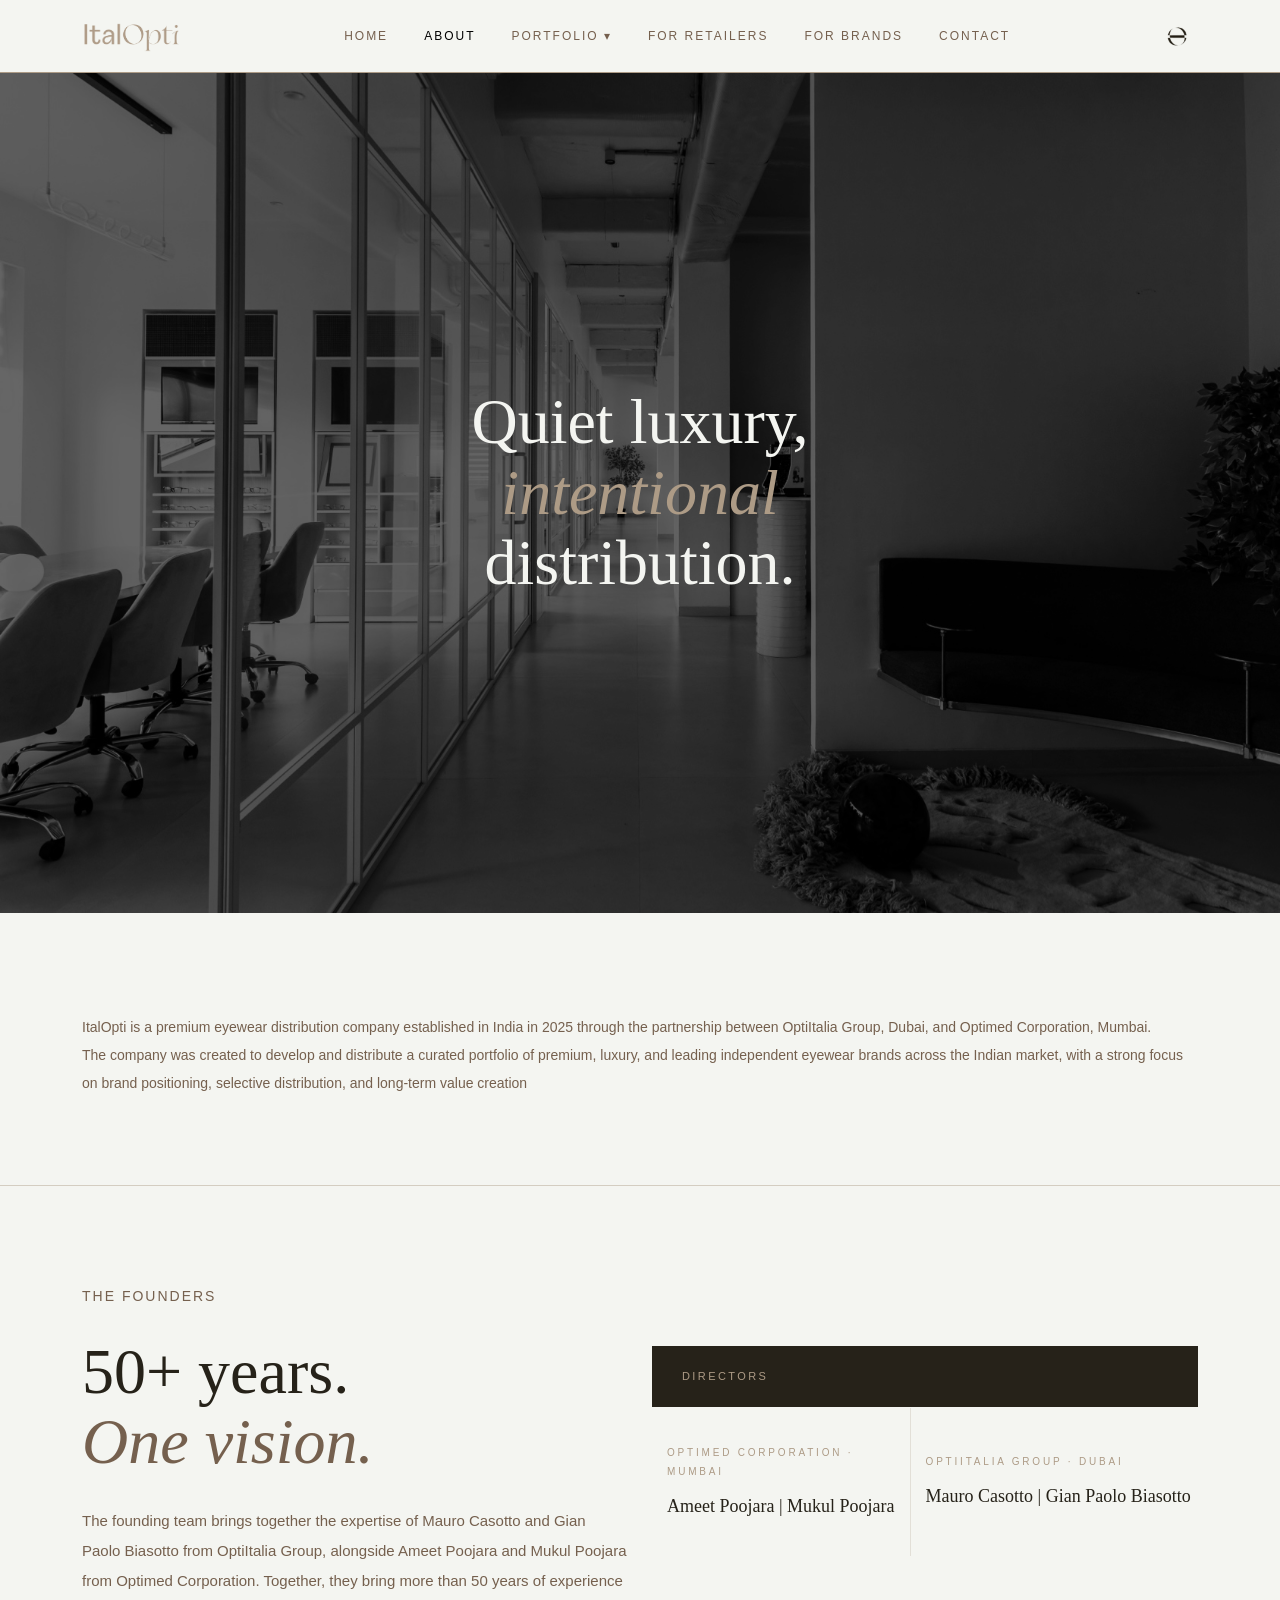
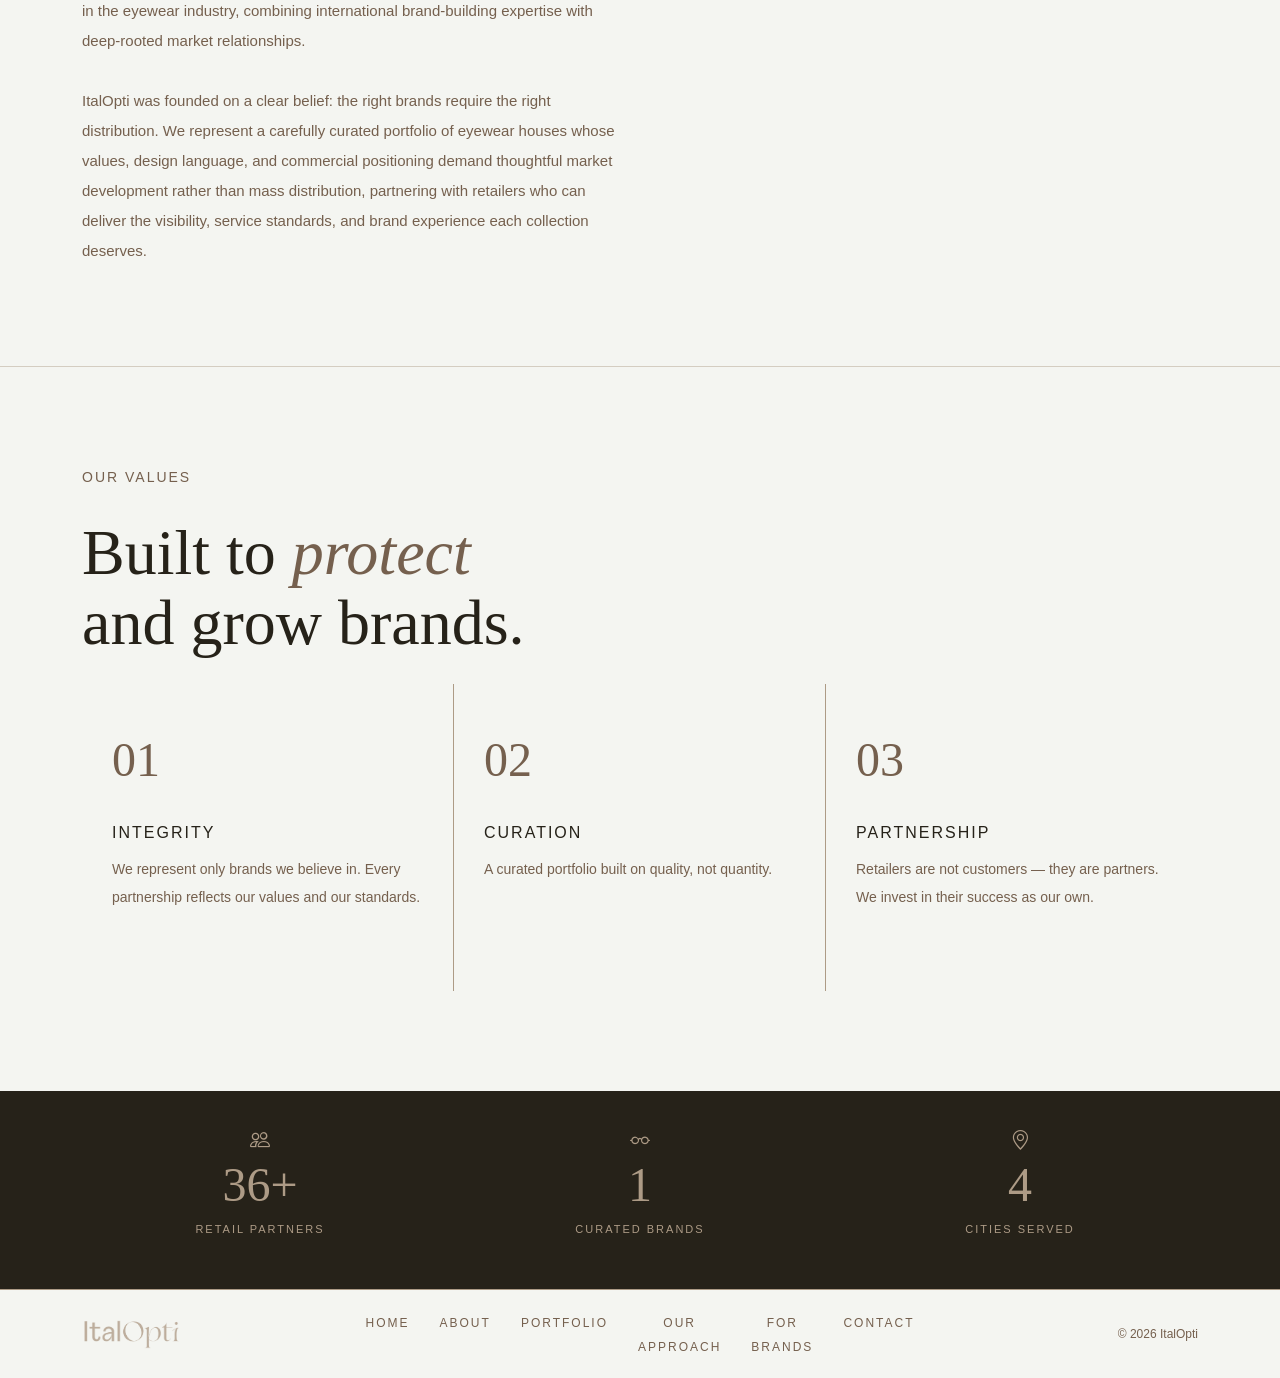
==== commit 9937e3b7: "menu name" ====
--- a/about.html
+++ b/about.html
@@ -23,7 +23,7 @@
         <li class="nav-item dropdown ital-dropdown"> <a class="nav-link" href="brands-all.html">Portfolio ▾</a>
           <div class="ital-dropdown-menu"> <a href="jmm.html">Jacques Marie Mage</a> <a href="matsuda.html">Matsuda</a> <a href="thombrowne.html">Thom Browne</a> </div>
         </li>
-        <li class="nav-item"><a class="nav-link" href="retailers.html">Our Approach</a></li>
+        <li class="nav-item"><a class="nav-link" href="retailers.html">For Retailers</a></li>
        <li class="nav-item"><a class="nav-link" href="brands.html">For Brands</a></li>
         <li class="nav-item"><a class="nav-link" href="contact.html">Contact</a></li>
       </ul>
@@ -54,7 +54,7 @@
   </div>
 
 </li>
-      <li><a href="retailers.html">Our Approach</a></li>
+      <li><a href="retailers.html">For Retailers</a></li>
       <li><a href="brands.html">For Brands</a></li>
       <li><a href="contact.html">Contact</a></li>
     </ul>
--- a/css/style.css
+++ b/css/style.css
@@ -135,6 +135,15 @@
   background: none;
   font-size: 22px;
   cursor: pointer;
+  color: var(--truffle) !important;
+}
+.ital-menu-toggle:hover,
+.ital-menu-toggle:focus,
+.ital-menu-toggle:active {
+  color: var(--truffle) !important;
+  background: transparent !important;
+  outline: none;
+  box-shadow: none;
 }
 /* ===============================
    MOBILE MENU
@@ -1243,7 +1252,7 @@
 
   .ital-retailer-left {
 
-    padding: 70px 24px;
+    padding: 70px 24px 0px;
   }
 
   .ital-retailer-banner {
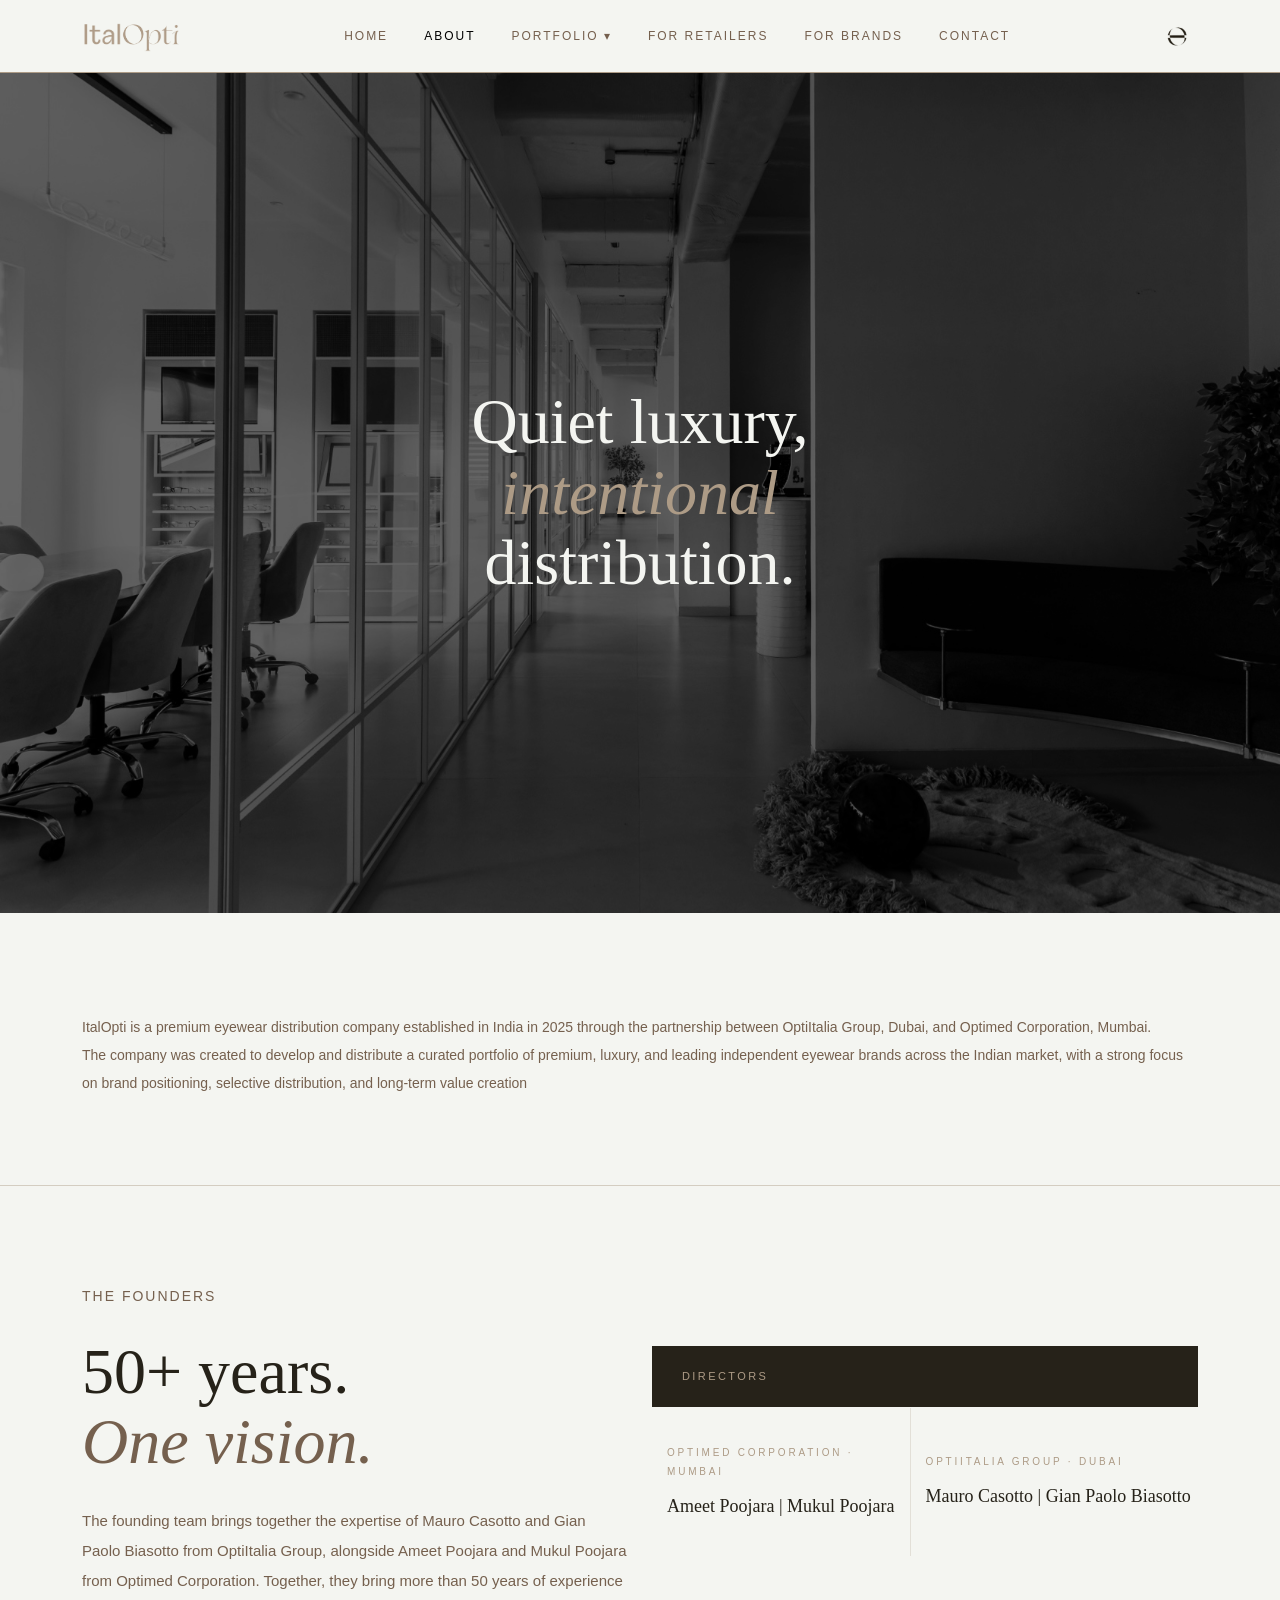
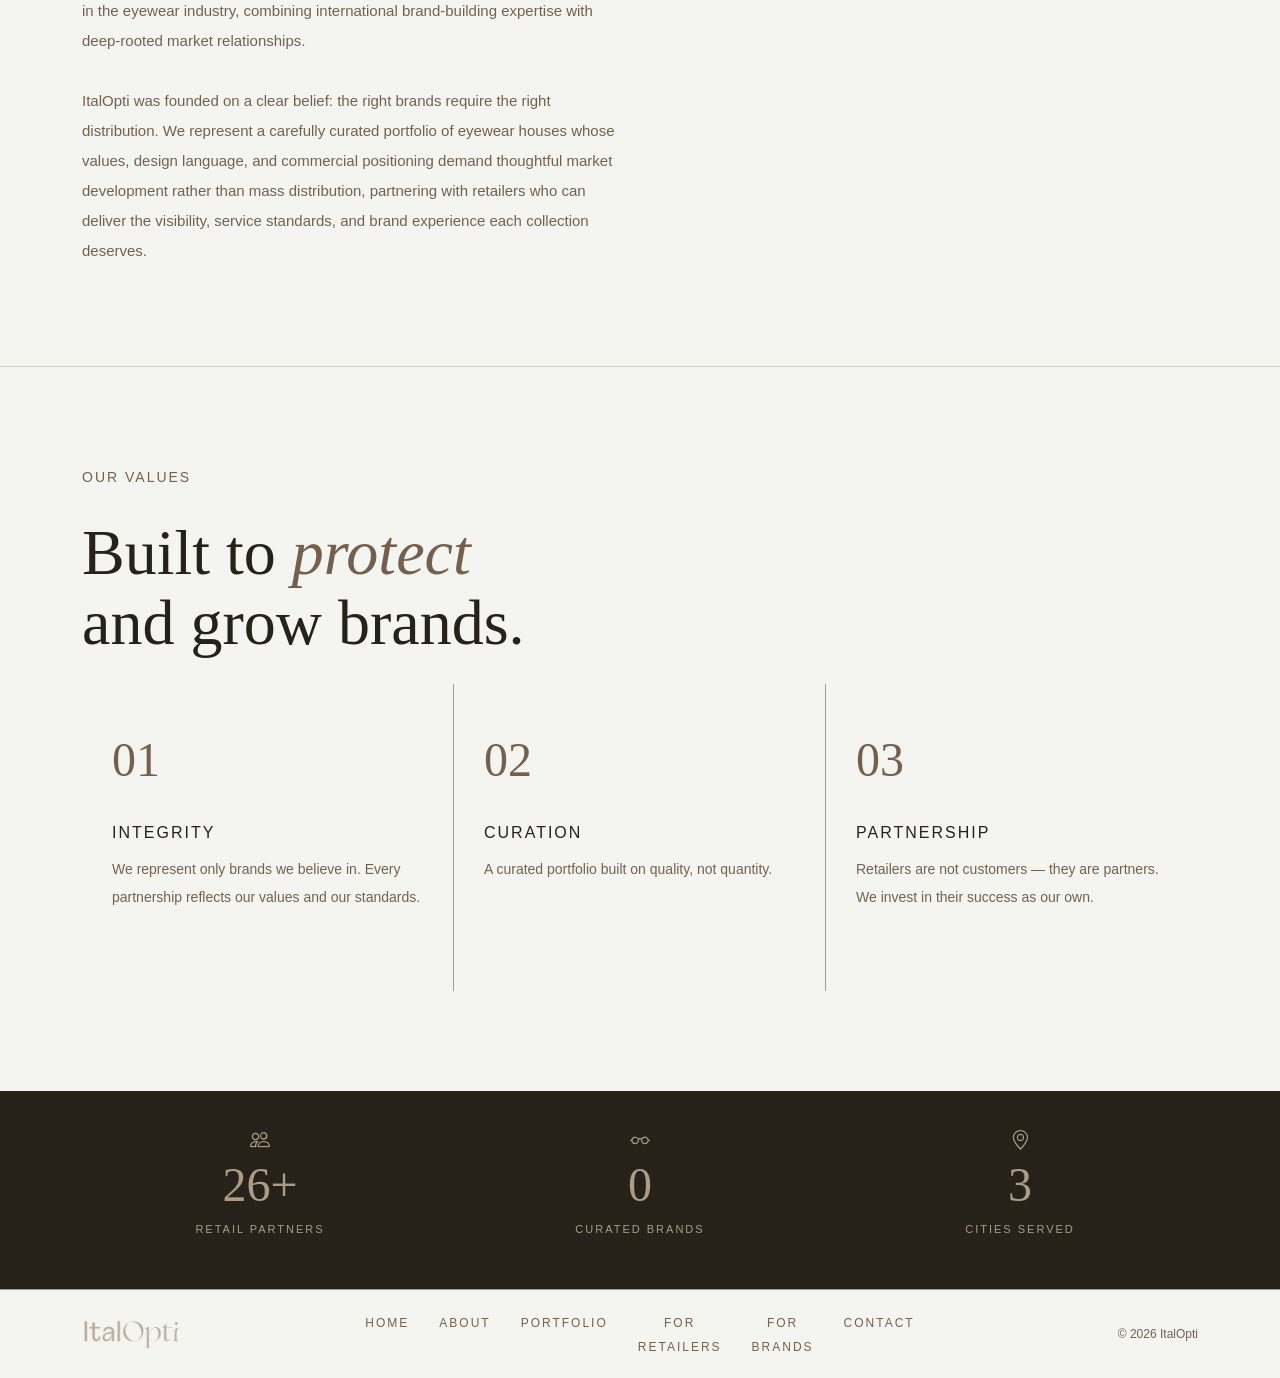
==== commit 8c79fa98: "menu name" ====
--- a/about.html
+++ b/about.html
@@ -251,7 +251,7 @@
           <li><a href="index.html">Home</a></li>
           <li><a href="about.html">About</a></li>
           <li><a href="brands-all.html">Portfolio</a></li>
-          <li><a href="retailers.html">Our Approach</a></li>
+          <li><a href="retailers.html">For Retailers</a></li>
 			<li><a href="brands.html">For Brands</a></li>
           <li><a href="contact.html">Contact</a></li>
         </ul>
